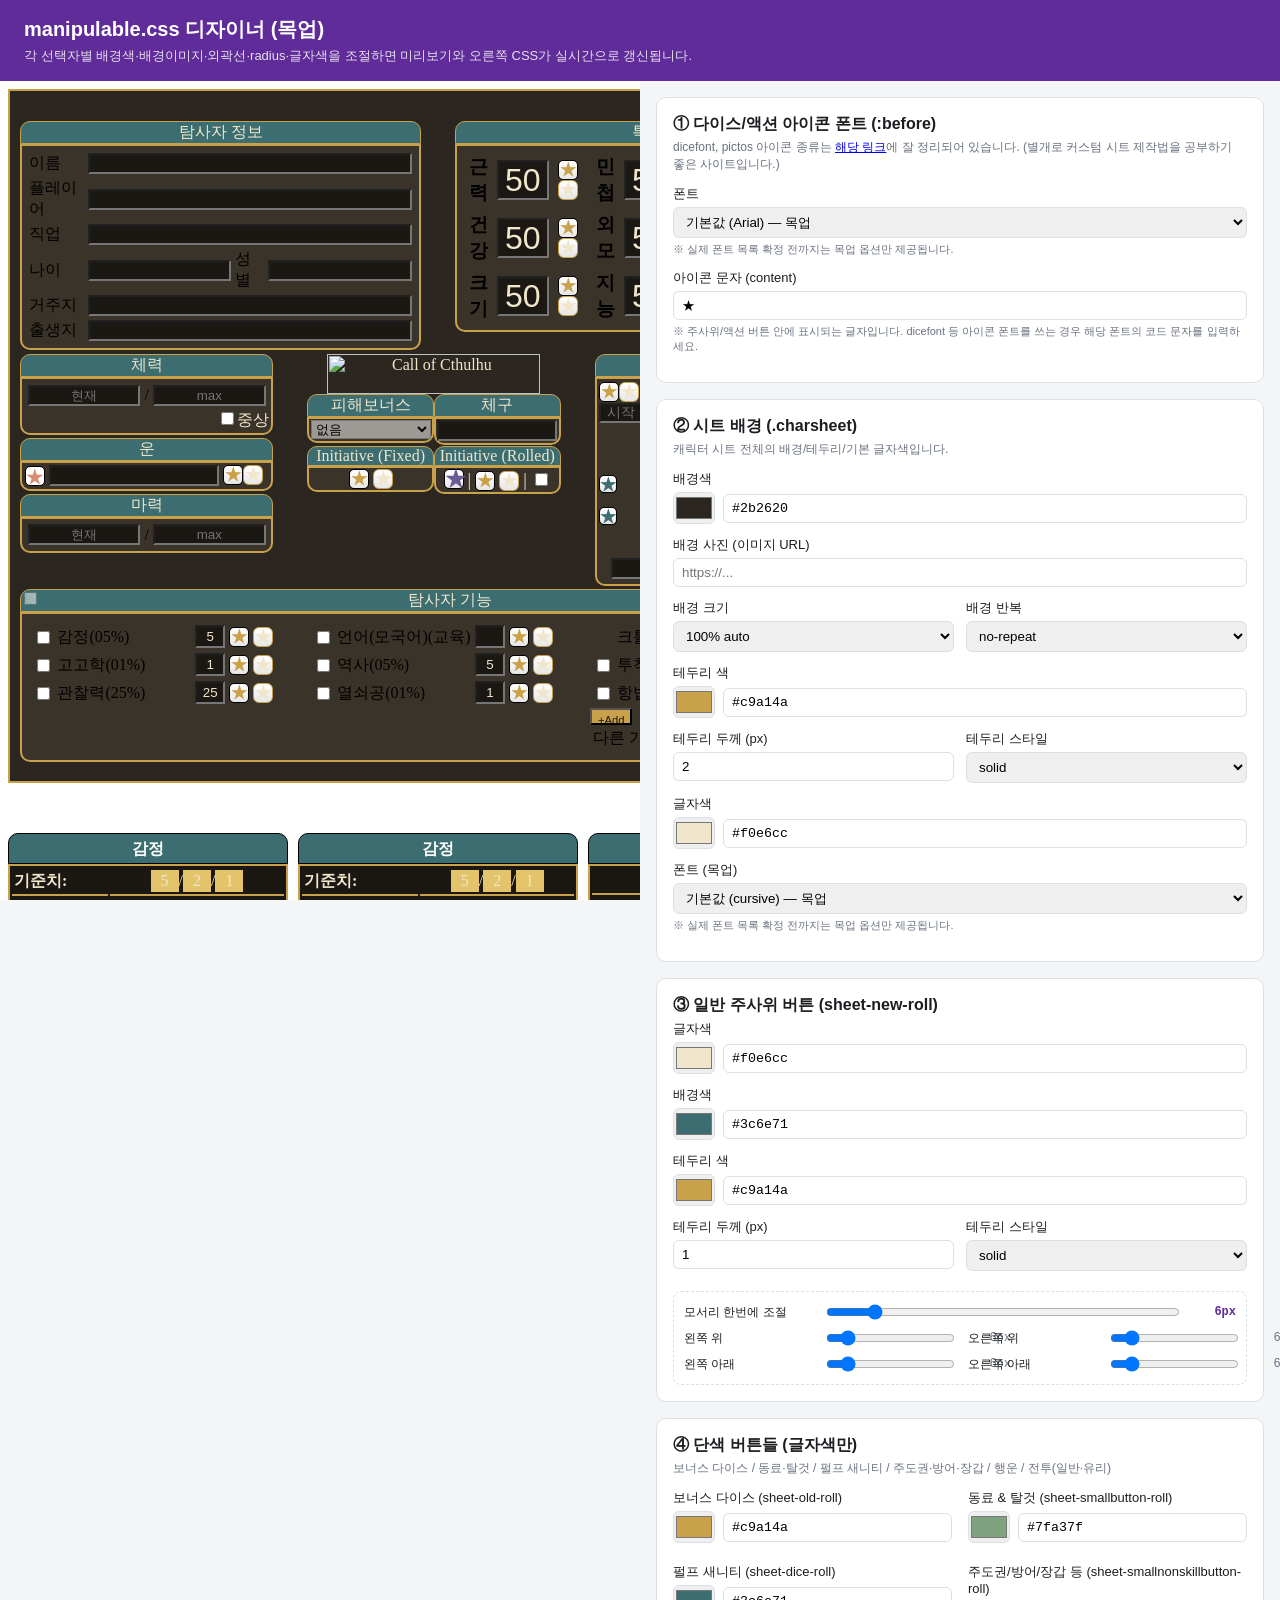
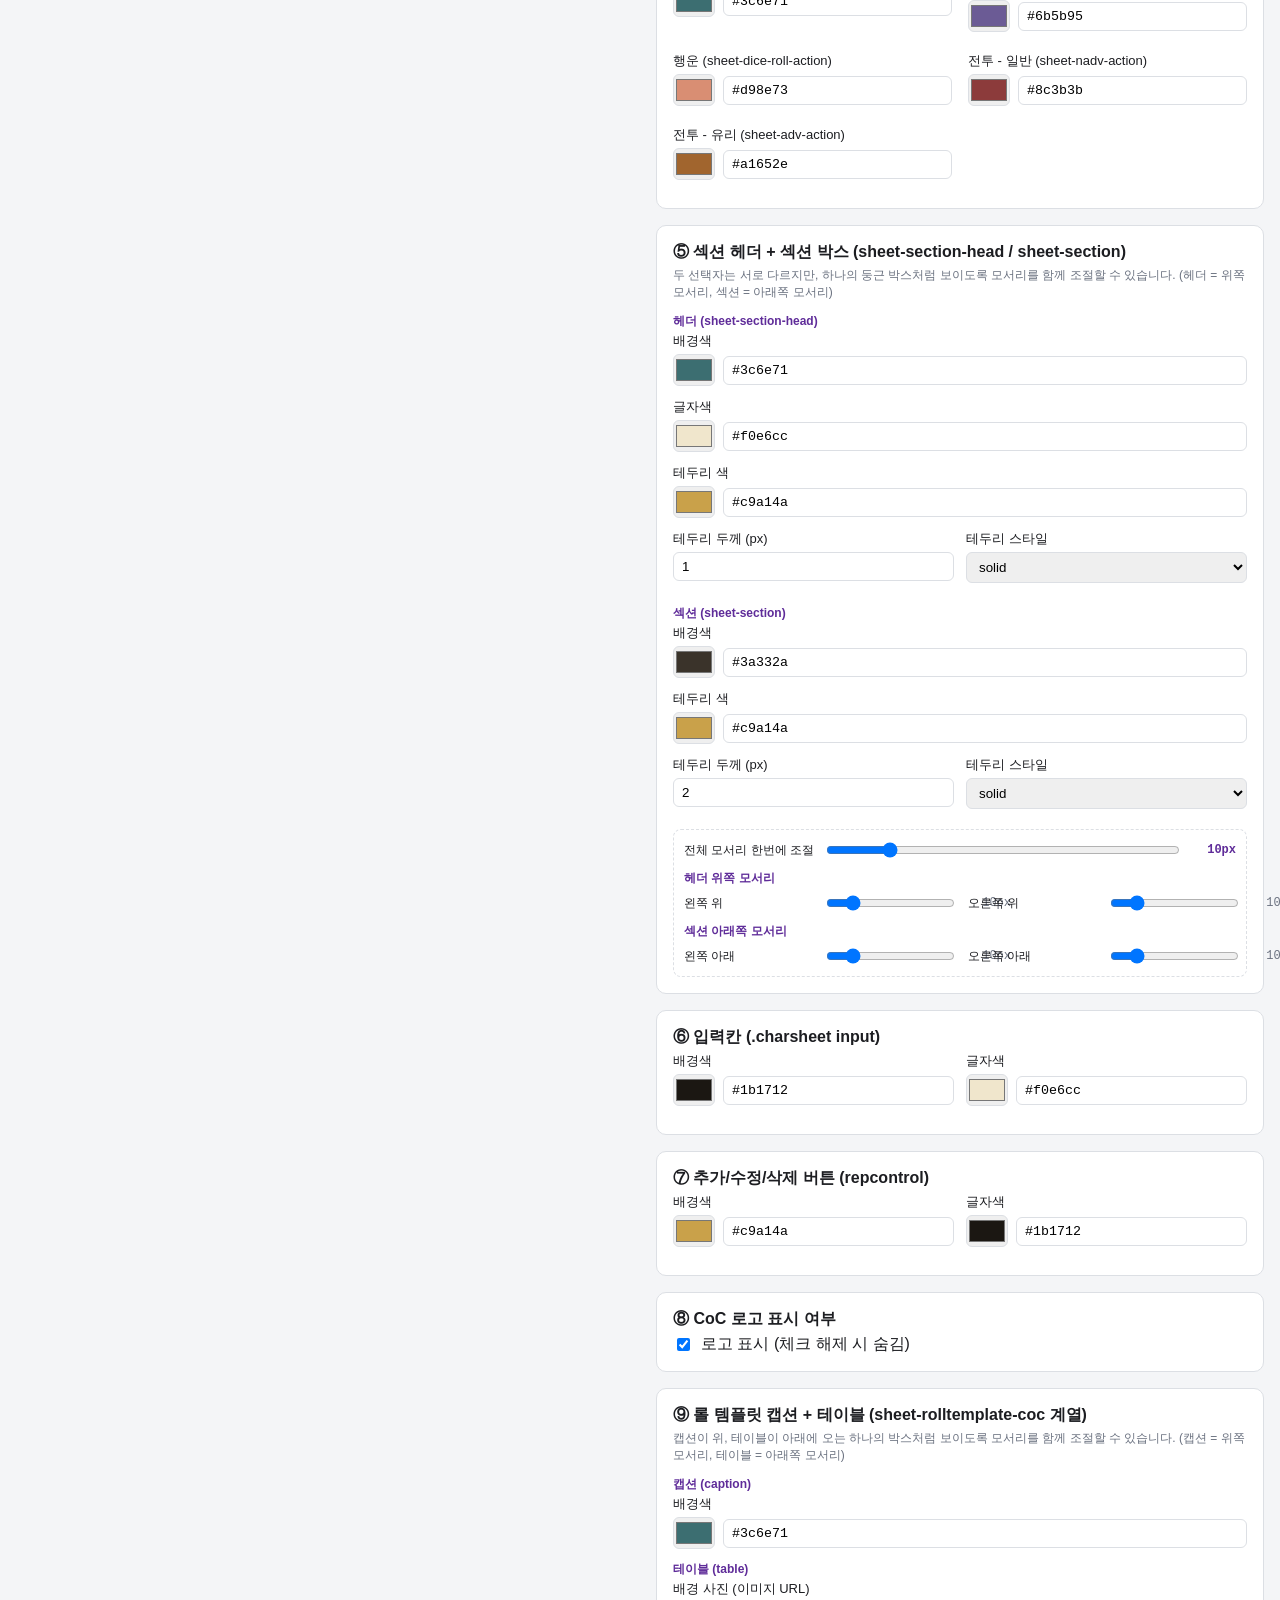
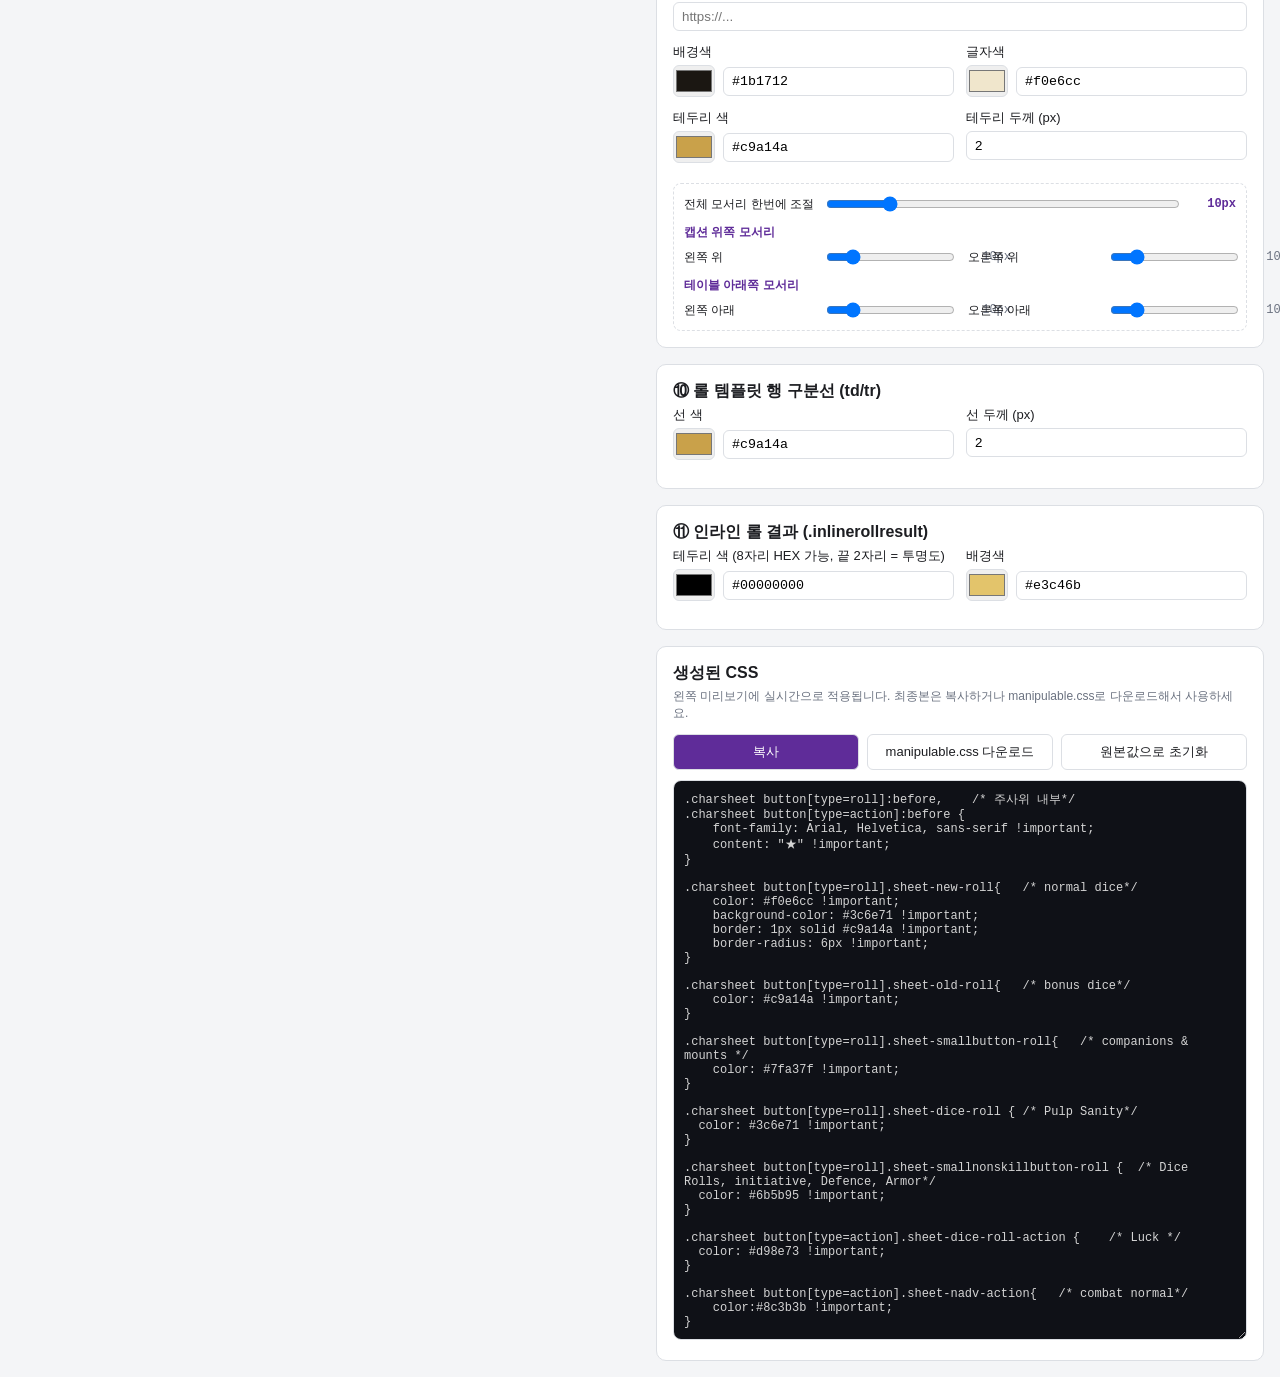
==== index.html @ 0deeb50b "first" ====
<!DOCTYPE html>
<html lang="ko">

<head>
  <meta charset="UTF-8">
  <title>manipulable.css 디자이너</title>
  <link rel="stylesheet" href="designer_style.css">
</head>

<body>
  <header>
    <h1>manipulable.css 디자이너 (목업)</h1>
    <p>각 선택자별 배경색·배경이미지·외곽선·radius·글자색을 조절하면 미리보기와 오른쪽 CSS가 실시간으로 갱신됩니다.</p>
  </header>

  <p id="liveSyncNote">⚠ 미리보기와의 실시간 연동에 실패했습니다. 브라우저가 로컬 파일 간 접근을 차단하고 있을 수 있습니다 (로컬 서버로 열면 해결됩니다).</p>

<div class="slicer">
<iframe id="viewerFrame" src="viewer.html"></iframe>
  <div id="app">
    <div class="col-left">
      <div class="card">
        <h2>① 다이스/액션 아이콘 폰트 (:before)</h2>
        <p class="desc">dicefont, pictos 아이콘 종류는 <a href="https://wiki.roll20.net/CSS_Wizardry#Icon_Fonts">해당 링크</a>에 잘 정리되어 있습니다. (별개로 커스텀 시트 제작법을 공부하기 좋은 사이트입니다.)</p>
        <div class="field">
          <label>폰트</label>
          <select data-path="beforeFont">
            <option value="Arial, Helvetica, sans-serif">기본값 (Arial) — 목업</option>
            <option value="'Noto Sans KR', sans-serif">고딕 느낌 — 목업</option>
            <option value="cursive">손글씨 느낌 — 목업</option>
            <option value="serif">명조 느낌 — 목업</option>
            <option value="fantasy">장식체 느낌 — 목업</option>
          </select>
          <p class="note">※ 실제 폰트 목록 확정 전까지는 목업 옵션만 제공됩니다.</p>
        </div>
        <div class="field">
          <label>아이콘 문자 (content)</label>
          <input type="text" data-path="beforeContent" maxlength="4" value="★">
          <p class="note">※ 주사위/액션 버튼 안에 표시되는 글자입니다. dicefont 등 아이콘 폰트를 쓰는 경우 해당 폰트의 코드 문자를 입력하세요.</p>
        </div>
      </div>

      <div class="card">
        <h2>② 시트 배경 (.charsheet)</h2>
        <p class="desc">캐릭터 시트 전체의 배경/테두리/기본 글자색입니다.</p>
        <div class="field">
          <label>배경색</label>
          <div class="color-row">
            <input type="color" data-path="charsheet.bgColor" value="#2b2620">
            <input type="text" data-path="charsheet.bgColor" data-hex="true" maxlength="9" spellcheck="false"
              value="#2b2620">
          </div>
        </div>
        <div class="field">
          <label>배경 사진 (이미지 URL)</label>
          <input type="text" data-path="charsheet.bgImage" placeholder="https://...">
          <img class="thumb" id="charsheetThumb" alt="배경 미리보기">
        </div>
        <div class="row2">
          <div class="field">
            <label>배경 크기</label>
            <select data-path="charsheet.bgSize">
              <option value="100% auto">100% auto</option>
              <option value="cover">cover</option>
              <option value="contain">contain</option>
              <option value="auto">auto</option>
            </select>
          </div>
          <div class="field">
            <label>배경 반복</label>
            <select data-path="charsheet.bgRepeat">
              <option value="no-repeat">no-repeat</option>
              <option value="repeat">repeat</option>
              <option value="repeat-x">repeat-x</option>
              <option value="repeat-y">repeat-y</option>
            </select>
          </div>
        </div>
        <div class="field">
          <label>테두리 색</label>
          <div class="color-row">
            <input type="color" data-path="charsheet.borderColor" value="#c9a14a">
            <input type="text" data-path="charsheet.borderColor" data-hex="true" maxlength="9" spellcheck="false"
              value="#c9a14a">
          </div>
        </div>
        <div class="row2">
          <div class="field">
            <label>테두리 두께 (px)</label>
            <input type="number" min="0" max="10" data-path="charsheet.borderWidth" value="2">
          </div>
          <div class="field">
            <label>테두리 스타일</label>
            <select data-path="charsheet.borderStyle">
              <option value="solid">solid</option>
              <option value="dashed">dashed</option>
              <option value="dotted">dotted</option>
              <option value="double">double</option>
              <option value="none">none</option>
            </select>
          </div>
        </div>
        <div class="field">
          <label>글자색</label>
          <div class="color-row">
            <input type="color" data-path="charsheet.fontColor" value="#f0e6cc">
            <input type="text" data-path="charsheet.fontColor" data-hex="true" maxlength="9" spellcheck="false"
              value="#f0e6cc">
          </div>
        </div>
        <div class="field">
          <label>폰트 (목업)</label>
          <select data-path="charsheet.fontFamily">
            <option value="cursive">기본값 (cursive) — 목업</option>
            <option value="Arial, Helvetica, sans-serif">고딕 느낌 — 목업</option>
            <option value="'Noto Sans KR', sans-serif">한글 고딕 느낌 — 목업</option>
            <option value="serif">명조 느낌 — 목업</option>
            <option value="fantasy">장식체 느낌 — 목업</option>
          </select>
          <p class="note">※ 실제 폰트 목록 확정 전까지는 목업 옵션만 제공됩니다.</p>
        </div>
      </div>

      <div class="card">
        <h2>③ 일반 주사위 버튼 (sheet-new-roll)</h2>
        <div class="field">
          <label>글자색</label>
          <div class="color-row">
            <input type="color" data-path="normalRoll.fontColor" value="#f0e6cc">
            <input type="text" data-path="normalRoll.fontColor" data-hex="true" maxlength="9" spellcheck="false"
              value="#f0e6cc">
          </div>
        </div>
        <div class="field">
          <label>배경색</label>
          <div class="color-row">
            <input type="color" data-path="normalRoll.bgColor" value="#3c6e71">
            <input type="text" data-path="normalRoll.bgColor" data-hex="true" maxlength="9" spellcheck="false"
              value="#3c6e71">
          </div>
        </div>
        <div class="field">
          <label>테두리 색</label>
          <div class="color-row">
            <input type="color" data-path="normalRoll.borderColor" value="#c9a14a">
            <input type="text" data-path="normalRoll.borderColor" data-hex="true" maxlength="9" spellcheck="false"
              value="#c9a14a">
          </div>
        </div>
        <div class="row2">
          <div class="field">
            <label>테두리 두께 (px)</label>
            <input type="number" min="0" max="10" data-path="normalRoll.borderWidth" value="1">
          </div>
          <div class="field">
            <label>테두리 스타일</label>
            <select data-path="normalRoll.borderStyle">
              <option value="solid">solid</option>
              <option value="dashed">dashed</option>
              <option value="dotted">dotted</option>
              <option value="double">double</option>
              <option value="none">none</option>
            </select>
          </div>
        </div>
        <div class="radius-block">
          <div class="range-field master">
            <label>모서리 한번에 조절</label>
            <input type="range" id="normalRollRadiusMaster" min="0" max="50" value="6">
            <span class="val" id="normalRollRadiusMasterVal">6px</span>
          </div>
          <div class="corner-grid">
            <div class="range-field"><label>왼쪽 위</label><input type="range" min="0" max="50" value="6"
                data-path="normalRoll.radius.tl"><span class="val">6px</span></div>
            <div class="range-field"><label>오른쪽 위</label><input type="range" min="0" max="50" value="6"
                data-path="normalRoll.radius.tr"><span class="val">6px</span></div>
            <div class="range-field"><label>왼쪽 아래</label><input type="range" min="0" max="50" value="6"
                data-path="normalRoll.radius.bl"><span class="val">6px</span></div>
            <div class="range-field"><label>오른쪽 아래</label><input type="range" min="0" max="50" value="6"
                data-path="normalRoll.radius.br"><span class="val">6px</span></div>
          </div>
        </div>
      </div>

      <div class="card">
        <h2>④ 단색 버튼들 (글자색만)</h2>
        <p class="desc">보너스 다이스 / 동료·탈것 / 펄프 새니티 / 주도권·방어·장갑 / 행운 / 전투(일반·유리)</p>
        <div class="simple-buttons-grid" id="simpleButtonsContainer"></div>
      </div>

      <div class="card">
        <h2>⑤ 섹션 헤더 + 섹션 박스 (sheet-section-head / sheet-section)</h2>
        <p class="desc">두 선택자는 서로 다르지만, 하나의 둥근 박스처럼 보이도록 모서리를 함께 조절할 수 있습니다. (헤더 = 위쪽 모서리, 섹션 = 아래쪽 모서리)</p>

        <div class="subgroup-title">헤더 (sheet-section-head)</div>
        <div class="field">
          <label>배경색</label>
          <div class="color-row">
            <input type="color" data-path="sectionHead.bgColor" value="#3c6e71">
            <input type="text" data-path="sectionHead.bgColor" data-hex="true" maxlength="9" spellcheck="false"
              value="#3c6e71">
          </div>
        </div>
        <div class="field">
          <label>글자색</label>
          <div class="color-row">
            <input type="color" data-path="sectionHead.fontColor" value="#f0e6cc">
            <input type="text" data-path="sectionHead.fontColor" data-hex="true" maxlength="9" spellcheck="false"
              value="#f0e6cc">
          </div>
        </div>
        <div class="field">
          <label>테두리 색</label>
          <div class="color-row">
            <input type="color" data-path="sectionHead.borderColor" value="#c9a14a">
            <input type="text" data-path="sectionHead.borderColor" data-hex="true" maxlength="9" spellcheck="false"
              value="#c9a14a">
          </div>
        </div>
        <div class="row2">
          <div class="field">
            <label>테두리 두께 (px)</label>
            <input type="number" min="0" max="10" data-path="sectionHead.borderWidth" value="1">
          </div>
          <div class="field">
            <label>테두리 스타일</label>
            <select data-path="sectionHead.borderStyle">
              <option value="solid">solid</option>
              <option value="dashed">dashed</option>
              <option value="dotted">dotted</option>
              <option value="double">double</option>
              <option value="none">none</option>
            </select>
          </div>
        </div>

        <div class="subgroup-title">섹션 (sheet-section)</div>
        <div class="field">
          <label>배경색</label>
          <div class="color-row">
            <input type="color" data-path="section.bgColor" value="#3a332a">
            <input type="text" data-path="section.bgColor" data-hex="true" maxlength="9" spellcheck="false"
              value="#3a332a">
          </div>
        </div>
        <div class="field">
          <label>테두리 색</label>
          <div class="color-row">
            <input type="color" data-path="section.borderColor" value="#c9a14a">
            <input type="text" data-path="section.borderColor" data-hex="true" maxlength="9" spellcheck="false"
              value="#c9a14a">
          </div>
        </div>
        <div class="row2">
          <div class="field">
            <label>테두리 두께 (px)</label>
            <input type="number" min="0" max="10" data-path="section.borderWidth" value="2">
          </div>
          <div class="field">
            <label>테두리 스타일</label>
            <select data-path="section.borderStyle">
              <option value="solid">solid</option>
              <option value="dashed">dashed</option>
              <option value="dotted">dotted</option>
              <option value="double">double</option>
              <option value="none">none</option>
            </select>
          </div>
        </div>

        <div class="radius-block">
          <div class="range-field master">
            <label>전체 모서리 한번에 조절</label>
            <input type="range" id="sectionRadiusMaster" min="0" max="60" value="10">
            <span class="val" id="sectionRadiusMasterVal">10px</span>
          </div>
          <div class="subgroup-title">헤더 위쪽 모서리</div>
          <div class="corner-grid">
            <div class="range-field"><label>왼쪽 위</label><input type="range" min="0" max="60" value="10"
                data-path="sectionHead.radiusTL"><span class="val">10px</span></div>
            <div class="range-field"><label>오른쪽 위</label><input type="range" min="0" max="60" value="10"
                data-path="sectionHead.radiusTR"><span class="val">10px</span></div>
          </div>
          <div class="subgroup-title">섹션 아래쪽 모서리</div>
          <div class="corner-grid">
            <div class="range-field"><label>왼쪽 아래</label><input type="range" min="0" max="60" value="10"
                data-path="section.radiusBL"><span class="val">10px</span></div>
            <div class="range-field"><label>오른쪽 아래</label><input type="range" min="0" max="60" value="10"
                data-path="section.radiusBR"><span class="val">10px</span></div>
          </div>
        </div>
      </div>

      <div class="card">
        <h2>⑥ 입력칸 (.charsheet input)</h2>
        <div class="row2">
          <div class="field">
            <label>배경색</label>
            <div class="color-row">
              <input type="color" data-path="input.bgColor" value="#1b1712">
              <input type="text" data-path="input.bgColor" data-hex="true" maxlength="9" spellcheck="false"
                value="#1b1712">
            </div>
          </div>
          <div class="field">
            <label>글자색</label>
            <div class="color-row">
              <input type="color" data-path="input.fontColor" value="#f0e6cc">
              <input type="text" data-path="input.fontColor" data-hex="true" maxlength="9" spellcheck="false"
                value="#f0e6cc">
            </div>
          </div>
        </div>
      </div>

      <div class="card">
        <h2>⑦ 추가/수정/삭제 버튼 (repcontrol)</h2>
        <div class="row2">
          <div class="field">
            <label>배경색</label>
            <div class="color-row">
              <input type="color" data-path="repcontrol.bgColor" value="#c9a14a">
              <input type="text" data-path="repcontrol.bgColor" data-hex="true" maxlength="9" spellcheck="false"
                value="#c9a14a">
            </div>
          </div>
          <div class="field">
            <label>글자색</label>
            <div class="color-row">
              <input type="color" data-path="repcontrol.fontColor" value="#1b1712">
              <input type="text" data-path="repcontrol.fontColor" data-hex="true" maxlength="9" spellcheck="false"
                value="#1b1712">
            </div>
          </div>
        </div>
      </div>

      <div class="card">
        <h2>⑧ CoC 로고 표시 여부</h2>
        <div class="checkbox-row">
          <input type="checkbox" id="logoVisible" data-path="logo.visible" checked>
          <label for="logoVisible">로고 표시 (체크 해제 시 숨김)</label>
        </div>
      </div>

      <div class="card">
        <h2>⑨ 롤 템플릿 캡션 + 테이블 (sheet-rolltemplate-coc 계열)</h2>
        <p class="desc">캡션이 위, 테이블이 아래에 오는 하나의 박스처럼 보이도록 모서리를 함께 조절할 수 있습니다. (캡션 = 위쪽 모서리, 테이블 = 아래쪽 모서리)</p>

        <div class="subgroup-title">캡션 (caption)</div>
        <div class="field">
          <label>배경색</label>
          <div class="color-row">
            <input type="color" data-path="rollCaption.bgColor" value="#3c6e71">
            <input type="text" data-path="rollCaption.bgColor" data-hex="true" maxlength="9" spellcheck="false"
              value="#3c6e71">
          </div>
        </div>

        <div class="subgroup-title">테이블 (table)</div>
        <div class="field">
          <label>배경 사진 (이미지 URL)</label>
          <input type="text" data-path="rollTable.bgImage" placeholder="https://...">
          <img class="thumb" id="rollTableThumb" alt="배경 미리보기">
        </div>
        <div class="row2">
          <div class="field">
            <label>배경색</label>
            <div class="color-row">
              <input type="color" data-path="rollTable.bgColor" value="#1b1712">
              <input type="text" data-path="rollTable.bgColor" data-hex="true" maxlength="9" spellcheck="false"
                value="#1b1712">
            </div>
          </div>
          <div class="field">
            <label>글자색</label>
            <div class="color-row">
              <input type="color" data-path="rollTable.fontColor" value="#f0e6cc">
              <input type="text" data-path="rollTable.fontColor" data-hex="true" maxlength="9" spellcheck="false"
                value="#f0e6cc">
            </div>
          </div>
        </div>
        <div class="row2">
          <div class="field">
            <label>테두리 색</label>
            <div class="color-row">
              <input type="color" data-path="rollTable.borderColor" value="#c9a14a">
              <input type="text" data-path="rollTable.borderColor" data-hex="true" maxlength="9" spellcheck="false"
                value="#c9a14a">
            </div>
          </div>
          <div class="field">
            <label>테두리 두께 (px)</label>
            <input type="number" min="0" max="10" data-path="rollTable.borderWidth" value="2">
          </div>
        </div>

        <div class="radius-block">
          <div class="range-field master">
            <label>전체 모서리 한번에 조절</label>
            <input type="range" id="rollCaptionTableRadiusMaster" min="0" max="60" value="10">
            <span class="val" id="rollCaptionTableRadiusMasterVal">10px</span>
          </div>
          <div class="subgroup-title">캡션 위쪽 모서리</div>
          <div class="corner-grid">
            <div class="range-field"><label>왼쪽 위</label><input type="range" min="0" max="60" value="10"
                data-path="rollCaption.radiusTL"><span class="val">10px</span></div>
            <div class="range-field"><label>오른쪽 위</label><input type="range" min="0" max="60" value="10"
                data-path="rollCaption.radiusTR"><span class="val">10px</span></div>
          </div>
          <div class="subgroup-title">테이블 아래쪽 모서리</div>
          <div class="corner-grid">
            <div class="range-field"><label>왼쪽 아래</label><input type="range" min="0" max="60" value="10"
                data-path="rollTable.radiusBL"><span class="val">10px</span></div>
            <div class="range-field"><label>오른쪽 아래</label><input type="range" min="0" max="60" value="10"
                data-path="rollTable.radiusBR"><span class="val">10px</span></div>
          </div>
        </div>
      </div>

      <div class="card">
        <h2>⑩ 롤 템플릿 행 구분선 (td/tr)</h2>
        <div class="row2">
          <div class="field">
            <label>선 색</label>
            <div class="color-row">
              <input type="color" data-path="rollRow.borderColor" value="#c9a14a">
              <input type="text" data-path="rollRow.borderColor" data-hex="true" maxlength="9" spellcheck="false"
                value="#c9a14a">
            </div>
          </div>
          <div class="field">
            <label>선 두께 (px)</label>
            <input type="number" min="0" max="10" data-path="rollRow.borderWidth" value="2">
          </div>
        </div>
      </div>

      <div class="card">
        <h2>⑪ 인라인 롤 결과 (.inlinerollresult)</h2>
        <div class="row2">
          <div class="field">
            <label>테두리 색 (8자리 HEX 가능, 끝 2자리 = 투명도)</label>
            <div class="color-row">
              <input type="color" data-path="rollInline.borderColor" value="#000000">
              <input type="text" data-path="rollInline.borderColor" data-hex="true" maxlength="9" spellcheck="false"
                value="#00000000">
            </div>
          </div>
          <div class="field">
            <label>배경색</label>
            <div class="color-row">
              <input type="color" data-path="rollInline.bgColor" value="#e3c46b">
              <input type="text" data-path="rollInline.bgColor" data-hex="true" maxlength="9" spellcheck="false"
                value="#e3c46b">
            </div>
          </div>
        </div>
      </div>

    </div>

    <div class="col-right">
      <div class="card">
        <h2>생성된 CSS</h2>
        <p class="desc">왼쪽 미리보기에 실시간으로 적용됩니다. 최종본은 복사하거나 manipulable.css로 다운로드해서 사용하세요.</p>
        <div class="out-actions">
          <button id="copyBtn" type="button">복사</button>
          <button id="downloadBtn" class="secondary" type="button">manipulable.css 다운로드</button>
          <button id="resetBtn" class="secondary" type="button">원본값으로 초기화</button>
        </div>
        <textarea id="cssOutput" readonly spellcheck="false"></textarea>
      </div>
    </div>
  </div>



  <script>
    // 기본 색상은 "고서/양피지 + 골드 + 딥 틸" 톤의 일관된 팔레트로 구성했습니다.
    const DEFAULT_STATE = {
      beforeFont: 'Arial, Helvetica, sans-serif',
      beforeContent: '★',
      charsheet: {
        bgColor: '#2b2620',
        bgImage: '',
        bgSize: '100% auto',
        bgRepeat: 'no-repeat',
        borderColor: '#c9a14a',
        borderWidth: 2,
        borderStyle: 'solid',
        fontColor: '#f0e6cc',
        fontFamily: 'cursive',
      },
      normalRoll: {
        fontColor: '#f0e6cc',
        bgColor: '#3c6e71',
        borderColor: '#c9a14a',
        borderWidth: 1,
        borderStyle: 'solid',
        radius: { tl: 6, tr: 6, br: 6, bl: 6 },
      },
      simpleButtons: {
        oldRoll: '#c9a14a',
        smallButtonRoll: '#7fa37f',
        diceRoll: '#3c6e71',
        smallNonSkillButtonRoll: '#6b5b95',
        diceRollAction: '#d98e73',
        nadvAction: '#8c3b3b',
        advAction: '#a1652e',
      },
      sectionHead: {
        bgColor: '#3c6e71',
        fontColor: '#f0e6cc',
        borderColor: '#c9a14a',
        borderWidth: 1,
        borderStyle: 'solid',
        radiusTL: 10,
        radiusTR: 10,
      },
      section: {
        bgColor: '#3a332a',
        borderColor: '#c9a14a',
        borderWidth: 2,
        borderStyle: 'solid',
        radiusBL: 10,
        radiusBR: 10,
      },
      input: {
        bgColor: '#1b1712',
        fontColor: '#f0e6cc',
      },
      repcontrol: {
        bgColor: '#c9a14a',
        fontColor: '#1b1712',
      },
      logo: {
        visible: true,
      },
      rollCaption: {
        bgColor: '#3c6e71',
        radiusTL: 10,
        radiusTR: 10,
      },
      rollTable: {
        bgImage: '',
        bgColor: '#1b1712',
        fontColor: '#f0e6cc',
        borderColor: '#c9a14a',
        borderWidth: 2,
        radiusBL: 10,
        radiusBR: 10,
      },
      rollRow: {
        borderColor: '#c9a14a',
        borderWidth: 2,
      },
      rollInline: {
        borderColor: '#00000000',
        bgColor: '#e3c46b',
      },
    };

    let state = JSON.parse(JSON.stringify(DEFAULT_STATE));

    const SIMPLE_BUTTONS = [
      { path: 'simpleButtons.oldRoll', label: '보너스 다이스 (sheet-old-roll)' },
      { path: 'simpleButtons.smallButtonRoll', label: '동료 & 탈것 (sheet-smallbutton-roll)' },
      { path: 'simpleButtons.diceRoll', label: '펄프 새니티 (sheet-dice-roll)' },
      { path: 'simpleButtons.smallNonSkillButtonRoll', label: '주도권/방어/장갑 등 (sheet-smallnonskillbutton-roll)' },
      { path: 'simpleButtons.diceRollAction', label: '행운 (sheet-dice-roll-action)' },
      { path: 'simpleButtons.nadvAction', label: '전투 - 일반 (sheet-nadv-action)' },
      { path: 'simpleButtons.advAction', label: '전투 - 유리 (sheet-adv-action)' },
    ];

    const ROLLTEMPLATE_CLASSES = [
      '.sheet-rolltemplate-coc',
      '.sheet-rolltemplate-coc--body-hit-loc',
      '.sheet-rolltemplate-coc-1',
      '.sheet-rolltemplate-coc-attack',
      '.sheet-rolltemplate-coc-attack-1',
      '.sheet-rolltemplate-coc-body-hit-loc',
      '.sheet-rolltemplate-coc-bomadness-da-rt',
      '.sheet-rolltemplate-coc-bomadness-da-summ',
      '.sheet-rolltemplate-coc-bomadness-rt',
      '.sheet-rolltemplate-coc-bomadness-summ',
      '.sheet-rolltemplate-coc-defence',
      '.sheet-rolltemplate-coc-defence-1',
      '.sheet-rolltemplate-coc-defence-2',
      '.sheet-rolltemplate-coc-dice-roll',
      '.sheet-rolltemplate-coc-init-reroll',
      '.sheet-rolltemplate-coc-init-stc',
      '.sheet-rolltemplate-coc-minionattack',
      '.sheet-rolltemplate-coc-miniondef',
      '.sheet-rolltemplate-coc-mixed-bomadness-rt',
      '.sheet-rolltemplate-coc-mixed-bomadness-summ',
      '.sheet-rolltemplate-coc-one-row-center',
      '.sheet-rolltemplate-coc-pulp-bomadness-rt',
      '.sheet-rolltemplate-coc-pulp-bomadness-summ',
      '.sheet-rolltemplate-coc-vehicleattack',
      '.sheet-rolltemplate-type-coc-attack',
      '.sheet-rolltemplate-type-coc-attack-1',
    ];
    function selList(suffix) {
      return ROLLTEMPLATE_CLASSES.map(c => c + suffix).join(',\n');
    }

    const MASTER_GROUPS = [
      { masterId: 'normalRollRadiusMaster', valId: 'normalRollRadiusMasterVal', paths: ['normalRoll.radius.tl', 'normalRoll.radius.tr', 'normalRoll.radius.br', 'normalRoll.radius.bl'] },
      { masterId: 'rollCaptionTableRadiusMaster', valId: 'rollCaptionTableRadiusMasterVal', paths: ['rollCaption.radiusTL', 'rollCaption.radiusTR', 'rollTable.radiusBR', 'rollTable.radiusBL'] },
      { masterId: 'sectionRadiusMaster', valId: 'sectionRadiusMasterVal', paths: ['sectionHead.radiusTL', 'sectionHead.radiusTR', 'section.radiusBR', 'section.radiusBL'] },
    ];

    function getPath(obj, path) {
      return path.split('.').reduce((o, k) => (o == null ? o : o[k]), obj);
    }
    function setPath(obj, path, value) {
      const keys = path.split('.');
      let o = obj;
      for (let i = 0; i < keys.length - 1; i++) o = o[keys[i]];
      o[keys[keys.length - 1]] = value;
    }

    function radiusCSS(r) {
      const { tl, tr, br, bl } = r;
      if (tl === tr && tr === br && br === bl) {
        return `border-radius: ${tl}px !important;`;
      }
      return [
        `border-top-left-radius: ${tl}px !important;`,
        `border-top-right-radius: ${tr}px !important;`,
        `border-bottom-right-radius: ${br}px !important;`,
        `border-bottom-left-radius: ${bl}px !important;`,
      ].join('\n    ');
    }
    function headRadiusCSS(h) {
      return [
        `border-top-left-radius: ${h.radiusTL}px !important;`,
        `border-top-right-radius: ${h.radiusTR}px !important;`,
        `border-bottom-right-radius: 0px !important;`,
        `border-bottom-left-radius: 0px !important;`,
      ].join('\n    ');
    }
    function sectionRadiusCSS(s) {
      return [
        `border-top-left-radius: 0px !important;`,
        `border-top-right-radius: 0px !important;`,
        `border-bottom-right-radius: ${s.radiusBR}px !important;`,
        `border-bottom-left-radius: ${s.radiusBL}px !important;`,
      ].join('\n    ');
    }

    function escapeCSSContent(str) {
      return String(str).replace(/\\/g, '\\\\').replace(/"/g, '\\"');
    }

    function generateCSS() {
      const s = state;
      const head = s.sectionHead;
      const sec = s.section;
      const parts = [];

      parts.push(`.charsheet button[type=roll]:before,    /* 주사위 내부*/
.charsheet button[type=action]:before {
    font-family: ${s.beforeFont} !important;
    content: "${escapeCSSContent(s.beforeContent)}" !important;
}`);

      parts.push(`.charsheet button[type=roll].sheet-new-roll{   /* normal dice*/
    color: ${s.normalRoll.fontColor} !important;
    background-color: ${s.normalRoll.bgColor} !important;
    border: ${s.normalRoll.borderWidth}px ${s.normalRoll.borderStyle} ${s.normalRoll.borderColor} !important;
    ${radiusCSS(s.normalRoll.radius)}
}`);

      parts.push(`.charsheet button[type=roll].sheet-old-roll{   /* bonus dice*/
    color: ${s.simpleButtons.oldRoll} !important;
}`);
      parts.push(`.charsheet button[type=roll].sheet-smallbutton-roll{   /* companions & mounts */
    color: ${s.simpleButtons.smallButtonRoll} !important;
}`);
      parts.push(`.charsheet button[type=roll].sheet-dice-roll { /* Pulp Sanity*/
  color: ${s.simpleButtons.diceRoll} !important;
}`);
      parts.push(`.charsheet button[type=roll].sheet-smallnonskillbutton-roll {  /* Dice Rolls, initiative, Defence, Armor*/
  color: ${s.simpleButtons.smallNonSkillButtonRoll} !important;
}`);
      parts.push(`.charsheet button[type=action].sheet-dice-roll-action {    /* Luck */
  color: ${s.simpleButtons.diceRollAction} !important;
}`);
      parts.push(`.charsheet button[type=action].sheet-nadv-action{   /* combat normal*/
    color:${s.simpleButtons.nadvAction} !important;
}`);
      parts.push(`.charsheet button[type=action].sheet-adv-action{
    color:${s.simpleButtons.advAction} !important;
}`);

      parts.push(`.charsheet {    /* 시트 배경 */
    background-image: url(${s.charsheet.bgImage}) !important;
    background-size: ${s.charsheet.bgSize} !important;
    background-repeat: ${s.charsheet.bgRepeat} !important;
    background-color: ${s.charsheet.bgColor};
    border: ${s.charsheet.borderWidth}px ${s.charsheet.borderStyle} ${s.charsheet.borderColor} !important;
    color:${s.charsheet.fontColor};
    font-family: ${s.charsheet.fontFamily} !important;
}`);

      parts.push(`h4.sheet-section-head {    /* 각 칸 헤더 */
    background-image: none !important;
    background-color: ${head.bgColor} !important;
    color: ${head.fontColor} !important;
    border: ${head.borderWidth}px ${head.borderStyle} ${head.borderColor} !important;
    ${headRadiusCSS(head)}
}`);

      parts.push(`div.sheet-section {    /* 각 칸 내용 */
    background-color: ${sec.bgColor} !important;
    border: ${sec.borderWidth}px ${sec.borderStyle} ${sec.borderColor} !important;
    ${sectionRadiusCSS(sec)}
}`);

      parts.push(`.charsheet input{    /* 수치 입력 */
    background-color: ${s.input.bgColor} !important;
    color: ${s.input.fontColor} !important;
}`);

      parts.push(`.charsheet .repcontrol_add,
.charsheet .repcontrol_edit,
.charsheet .repcontrol_del {
    background: ${s.repcontrol.bgColor} !important;
    color: ${s.repcontrol.fontColor} !important;
}`);

      parts.push(`.sheet-showpulp,
.sheet-logosection {
    visibility: ${s.logo.visible ? 'block' : 'hidden'} !important;  /*coc로고삭제 여부(hidden/block)*/
}`);

      parts.push(`${selList(' table')}{
    background-image: url(${s.rollTable.bgImage}) !important;
    background-repeat: no-repeat !important;
    background-position: bottom center !important;
    background-size: 100% !important;
    font-family: cursive !important;
    color: ${s.rollTable.fontColor} !important;
    background-color: ${s.rollTable.bgColor} !important;
    border-color: ${s.rollTable.borderColor} !important;
    border-width: ${s.rollTable.borderWidth}px !important;
    ${sectionRadiusCSS(s.rollTable)}
}`);

      parts.push(`${selList(' caption')} {
  background-color: none !important;
  background: ${s.rollCaption.bgColor} !important;
  ${headRadiusCSS(s.rollCaption)}
}`);

      parts.push(`${selList(' td')}{
    border-bottom: ${s.rollRow.borderWidth}px solid ${s.rollRow.borderColor} !important;
    background: none !important;
}`);

      parts.push(`${selList(' tr')}{
    border-bottom: ${s.rollRow.borderWidth}px solid ${s.rollRow.borderColor} !important;
    background: none !important;
}`);

      parts.push(`${selList(' .inlinerollresult')} {
    border: 2px solid ${s.rollInline.borderColor} !important;
    background: ${s.rollInline.bgColor} !important;
}`);

      return parts.join('\n\n');
    }

    function colorFieldHTML(path, label) {
      const val = getPath(state, path);
      return `<div class="field">
    <label>${label}</label>
    <div class="color-row">
      <input type="color" data-path="${path}" value="${String(val).slice(0, 7)}">
      <input type="text" data-path="${path}" data-hex="true" maxlength="9" spellcheck="false" value="${val}">
    </div>
  </div>`;
    }
    function renderSimpleButtons() {
      document.getElementById('simpleButtonsContainer').innerHTML =
        SIMPLE_BUTTONS.map(b => colorFieldHTML(b.path, b.label)).join('');
    }

    function syncInputsFromState(except) {
      document.querySelectorAll('[data-path]').forEach(el => {
        if (el === except) return;
        const val = getPath(state, el.dataset.path);
        if (el.type === 'checkbox') el.checked = !!val;
        else if (el.type === 'color') el.value = String(val).length >= 7 ? String(val).slice(0, 7) : '#000000';
        else el.value = val;
      });
      document.querySelectorAll('input[type=range][data-path]').forEach(el => {
        const lbl = el.parentElement.querySelector('.val');
        if (lbl) lbl.textContent = el.value + 'px';
      });
      syncMasterSliders();
      syncThumbnails();
    }

    function syncMasterSliders() {
      MASTER_GROUPS.forEach(g => {
        const master = document.getElementById(g.masterId);
        const valLbl = document.getElementById(g.valId);
        const v = getPath(state, g.paths[0]);
        master.value = v;
        valLbl.textContent = v + 'px';
      });
    }

    function wireMasterSliders() {
      MASTER_GROUPS.forEach(g => {
        const master = document.getElementById(g.masterId);
        const valLbl = document.getElementById(g.valId);
        master.addEventListener('input', () => {
          const v = Number(master.value);
          valLbl.textContent = v + 'px';
          g.paths.forEach(p => setPath(state, p, v));
          syncInputsFromState(master);
          updateOutput();
        });
      });
    }

    const THUMBNAILS = [
      { path: 'charsheet.bgImage', imgId: 'charsheetThumb' },
      { path: 'rollTable.bgImage', imgId: 'rollTableThumb' },
    ];
    function syncThumbnails() {
      THUMBNAILS.forEach(t => {
        const img = document.getElementById(t.imgId);
        const url = getPath(state, t.path);
        if (img.src !== url) img.src = url || '';
        img.style.display = url ? '' : 'none';
      });
    }
    function wireThumbnails() {
      THUMBNAILS.forEach(t => {
        const img = document.getElementById(t.imgId);
        img.onerror = () => { img.style.display = 'none'; };
      });
      syncThumbnails();
    }

    function applyField(t) {
      let val;
      if (t.type === 'checkbox') val = t.checked;
      else if (t.type === 'number' || t.type === 'range') val = Number(t.value);
      else val = t.value;
      if (t.dataset.hex === 'true') {
        if (!/^#([0-9a-fA-F]{6}|[0-9a-fA-F]{8})$/.test(val)) return;
      }
      setPath(state, t.dataset.path, val);
      syncInputsFromState(t);
      updateOutput();
    }

    function onFieldEvent(e) {
      const t = e.target;
      if (!t.dataset.path) return;
      if (t.dataset.hex === 'true' && e.type !== 'change') return;
      applyField(t);
    }

    function getViewerDoc() {
      const iframe = document.getElementById('viewerFrame');
      try {
        return iframe.contentDocument || iframe.contentWindow.document;
      } catch (e) {
        return null;
      }
    }

    function injectLiveStyle() {
      const doc = getViewerDoc();
      const note = document.getElementById('liveSyncNote');
      if (!doc || !doc.head) {
        if (note) note.style.display = '';
        syncFixedIframeTop();
        return;
      }
      if (note) note.style.display = 'none';
      syncFixedIframeTop();
      let styleEl = doc.getElementById('live-generated-css');
      if (!styleEl) {
        styleEl = doc.createElement('style');
        styleEl.id = 'live-generated-css';
      }
      doc.head.appendChild(styleEl); // re-append keeps it last so it always wins the cascade
      styleEl.textContent = generateCSS();
    }

    // Keeps the fixed-position iframe from overlapping the header (and the
    // live-sync warning banner, when shown) by pinning its top/height to
    // whatever space those elements actually occupy.
    function syncFixedIframeTop() {
      const slicer = document.querySelector('.slicer');
      const iframe = document.getElementById('viewerFrame');
      if (!slicer || !iframe) return;
      if (getComputedStyle(iframe).position !== 'fixed') {
        iframe.style.top = '';
        iframe.style.height = '';
        return;
      }
      const top = Math.round(slicer.getBoundingClientRect().top + window.scrollY);
      iframe.style.top = top + 'px';
      iframe.style.height = `calc(100vh - ${top}px)`;
    }

    function updateOutput() {
      document.getElementById('cssOutput').value = generateCSS();
      injectLiveStyle();
    }

    function copyOutput() {
      const ta = document.getElementById('cssOutput');
      ta.select();
      if (navigator.clipboard && navigator.clipboard.writeText) {
        navigator.clipboard.writeText(ta.value).catch(() => document.execCommand('copy'));
      } else {
        document.execCommand('copy');
      }
    }
    function downloadOutput() {
      const blob = new Blob([generateCSS()], { type: 'text/css' });
      const url = URL.createObjectURL(blob);
      const a = document.createElement('a');
      a.href = url;
      a.download = 'manipulable.css';
      a.click();
      URL.revokeObjectURL(url);
    }

    document.addEventListener('DOMContentLoaded', () => {
      renderSimpleButtons();
      const app = document.getElementById('app');
      app.addEventListener('input', onFieldEvent);
      app.addEventListener('change', onFieldEvent);
      wireMasterSliders();
      wireThumbnails();
      document.getElementById('viewerFrame').addEventListener('load', injectLiveStyle);
      window.addEventListener('resize', syncFixedIframeTop);
      syncInputsFromState();
      syncFixedIframeTop();
      updateOutput();

      document.getElementById('resetBtn').addEventListener('click', () => {
        state = JSON.parse(JSON.stringify(DEFAULT_STATE));
        renderSimpleButtons();
        syncInputsFromState();
        updateOutput();
      });
      document.getElementById('copyBtn').addEventListener('click', copyOutput);
      document.getElementById('downloadBtn').addEventListener('click', downloadOutput);
    });
  </script>
</body>

</html>
---- designer_style.css ----
:root {
      --bg: #f4f5f7;
      --panel: #ffffff;
      --border: #dcdfe4;
      --accent: #5f2c99;
      --text: #1c1d21;
      --muted: #6b7280;
    }

    * {
      box-sizing: border-box;
    }

    body {
      margin: 0;
      font-family: "Segoe UI", sans-serif;
      background: var(--bg);
      color: var(--text);
    }

    header {
      padding: 16px 24px;
      background: var(--accent);
      color: #fff;
    }

    header h1 {
      margin: 0;
      font-size: 20px;
    }

    header p {
      margin: 4px 0 0;
      font-size: 13px;
      opacity: .85;
    }

    .slicer {
      display: block;
    }

    .slicer>iframe {
      position: fixed;
      top: 60px;
      left: 0;
      width: 50vw;
      height: 100vh;
      border: none;
      z-index: 1;
      background: #fff;
    }

    .slicer>#app {
      margin-left: 50vw;
      width: 50vw;
    }

    #app {
      display: flex;
      flex-direction: column;
      gap: 16px;
      padding: 16px;
    }

    @media (max-width:900px) {
      .slicer>iframe {
        position: static;
        width: 100%;
        height: 60vh;
      }

      .slicer>#app {
        margin-left: 0;
        width: 100%;
      }
    }

    .col-left {
      display: flex;
      flex-direction: column;
      gap: 16px;
    }

    .card {
      background: var(--panel);
      border: 1px solid var(--border);
      border-radius: 10px;
      padding: 16px;
    }

    .card h2 {
      margin: 0 0 4px;
      font-size: 16px;
    }

    .card .desc {
      margin: 0 0 12px;
      font-size: 12px;
      color: var(--muted);
    }

    .field {
      margin-bottom: 12px;
    }

    .field label {
      display: block;
      font-size: 13px;
      margin-bottom: 4px;
      color: var(--text);
    }

    .color-row {
      display: flex;
      gap: 8px;
      align-items: center;
    }

    .color-row input[type=color] {
      width: 42px;
      height: 32px;
      padding: 0;
      border: 1px solid var(--border);
      border-radius: 6px;
      cursor: pointer;
    }

    .color-row input[type=text] {
      flex: 1;
      padding: 6px 8px;
      border: 1px solid var(--border);
      border-radius: 6px;
      font-family: monospace;
    }

    input[type=text],
    input[type=number],
    select {
      width: 100%;
      padding: 6px 8px;
      border: 1px solid var(--border);
      border-radius: 6px;
      font-family: inherit;
    }

    .row2 {
      display: grid;
      grid-template-columns: 1fr 1fr;
      gap: 12px;
    }

    .range-field {
      display: flex;
      align-items: center;
      gap: 10px;
    }

    .range-field label {
      flex: 0 0 130px;
      margin: 0;
      font-size: 12px;
    }

    .range-field input[type=range] {
      flex: 1;
    }

    .range-field .val {
      flex: 0 0 44px;
      text-align: right;
      font-size: 12px;
      color: var(--muted);
      font-family: monospace;
    }

    .radius-block {
      border: 1px dashed var(--border);
      border-radius: 8px;
      padding: 10px;
      margin-top: 8px;
    }

    .radius-block .master .val {
      font-weight: bold;
      color: var(--accent);
    }

    .corner-grid {
      display: grid;
      grid-template-columns: 1fr 1fr;
      gap: 6px 16px;
      margin-top: 6px;
    }

    .subgroup-title {
      font-size: 12px;
      font-weight: bold;
      margin: 10px 0 2px;
      color: var(--accent);
    }

    .thumb {
      max-width: 100%;
      max-height: 90px;
      display: block;
      margin-top: 6px;
      border: 1px solid var(--border);
      border-radius: 6px;
      object-fit: contain;
      background: #222;
    }

    .note {
      font-size: 11px;
      color: var(--muted);
      margin-top: 4px;
    }

    .checkbox-row {
      display: flex;
      align-items: center;
      gap: 8px;
    }

    #liveSyncNote {
      display: none;
      background: #fff3cd;
      border: 1px solid #ffe69c;
      color: #664d03;
      padding: 8px 12px;
      border-radius: 6px;
      font-size: 12px;
      margin: 0 16px 0;
    }

    .col-right {
      order: 9999;
    }

    #cssOutput {
      width: 100%;
      height: 560px;
      font-family: monospace;
      font-size: 12px;
      padding: 10px;
      border: 1px solid var(--border);
      border-radius: 8px;
      resize: vertical;
      background: #0f1117;
      color: #d4d4d4;
    }

    .out-actions {
      display: flex;
      gap: 8px;
      margin: 10px 0;
    }

    .out-actions button {
      flex: 1;
      padding: 8px 10px;
      border: 1px solid var(--border);
      border-radius: 6px;
      background: var(--accent);
      color: #fff;
      cursor: pointer;
      font-size: 13px;
    }

    .out-actions button.secondary {
      background: #fff;
      color: var(--text);
    }

    .simple-buttons-grid {
      display: grid;
      grid-template-columns: 1fr 1fr;
      gap: 8px 16px;
    }

    @media (max-width:600px) {
      .simple-buttons-grid {
        grid-template-columns: 1fr;
      }
    }
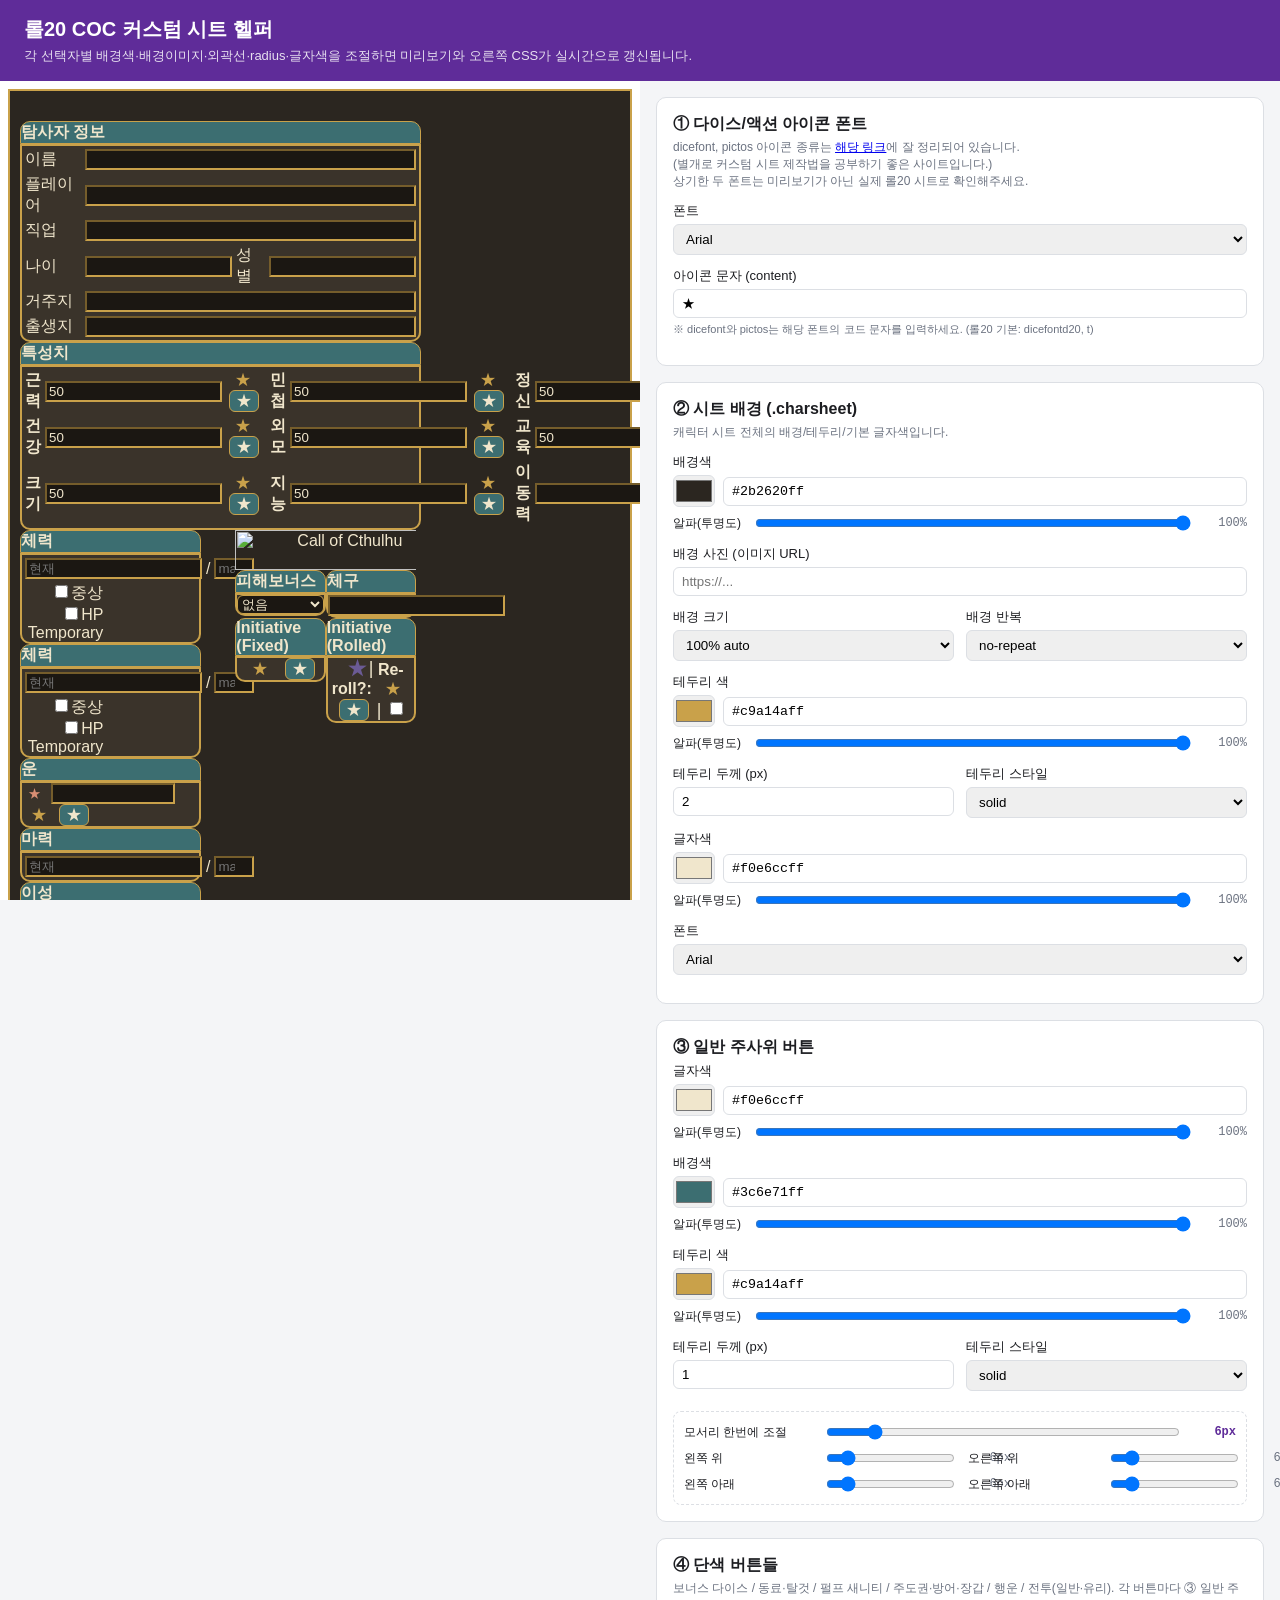
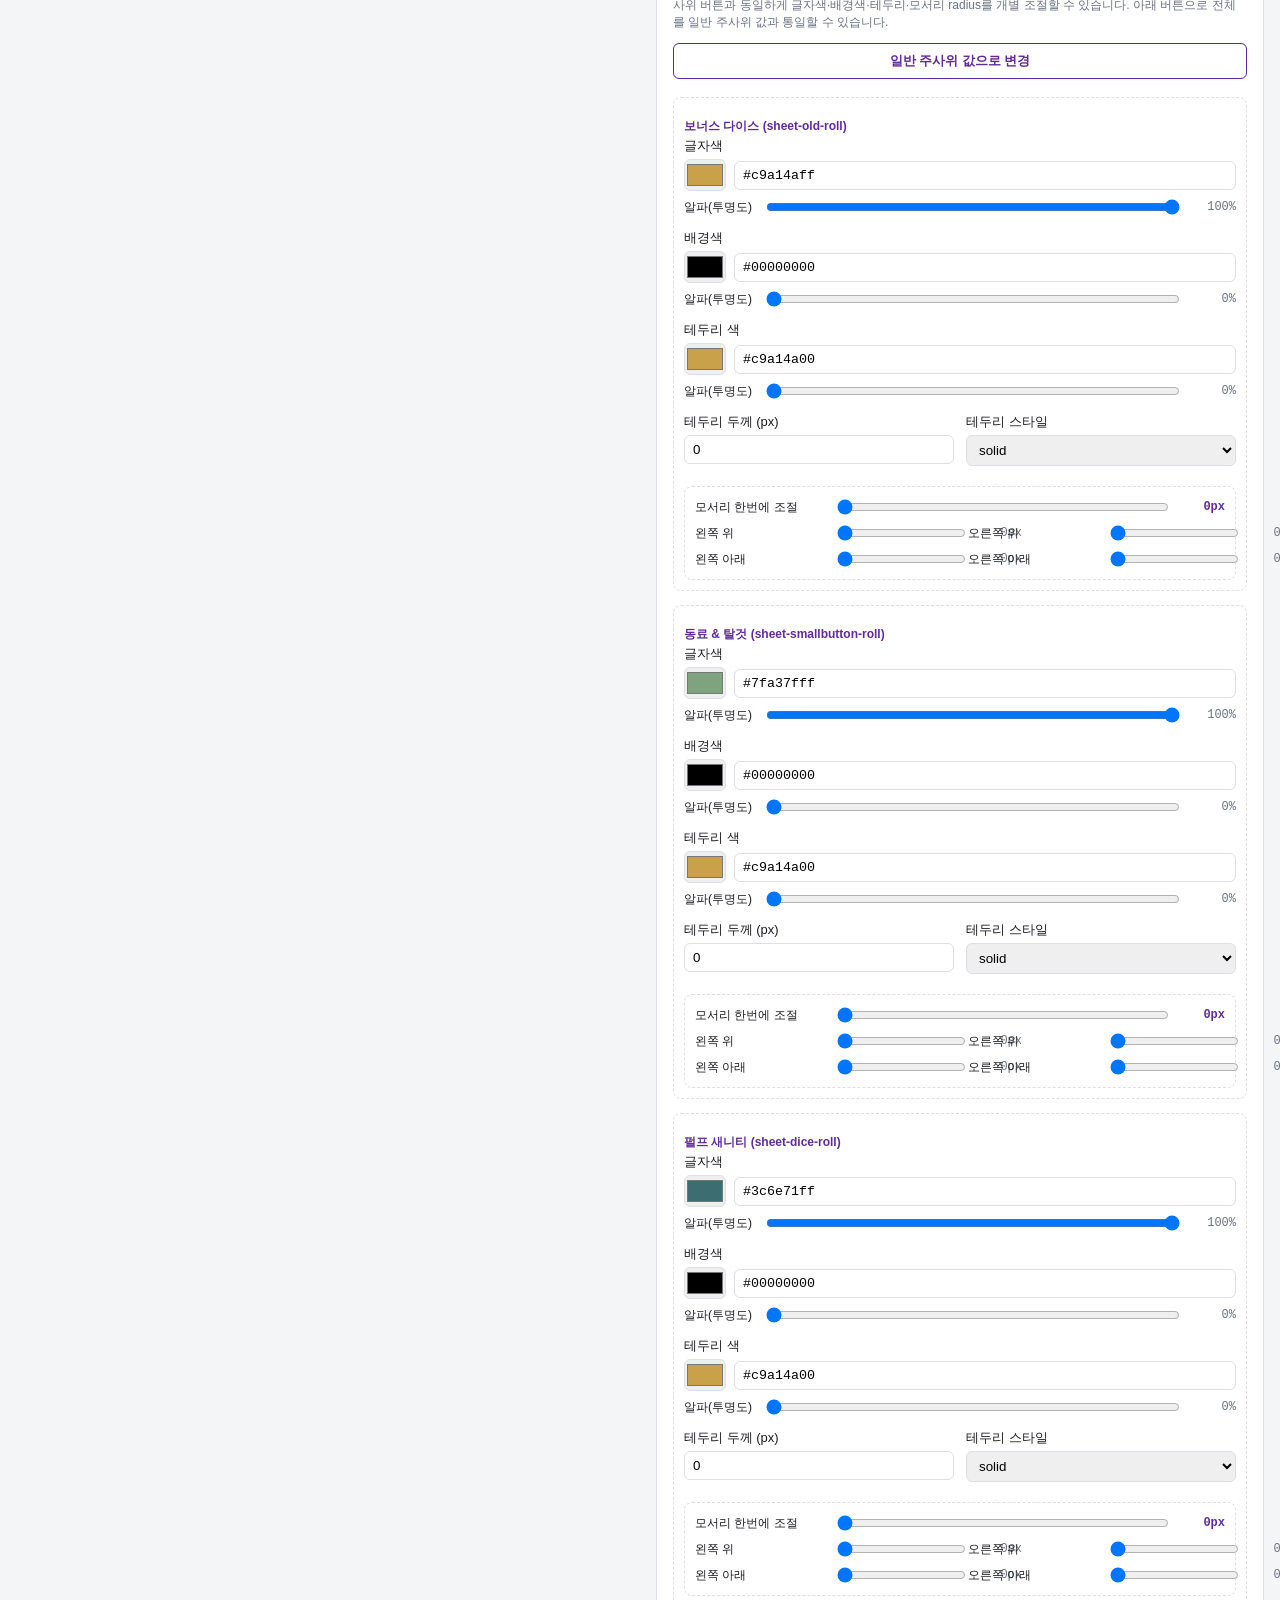
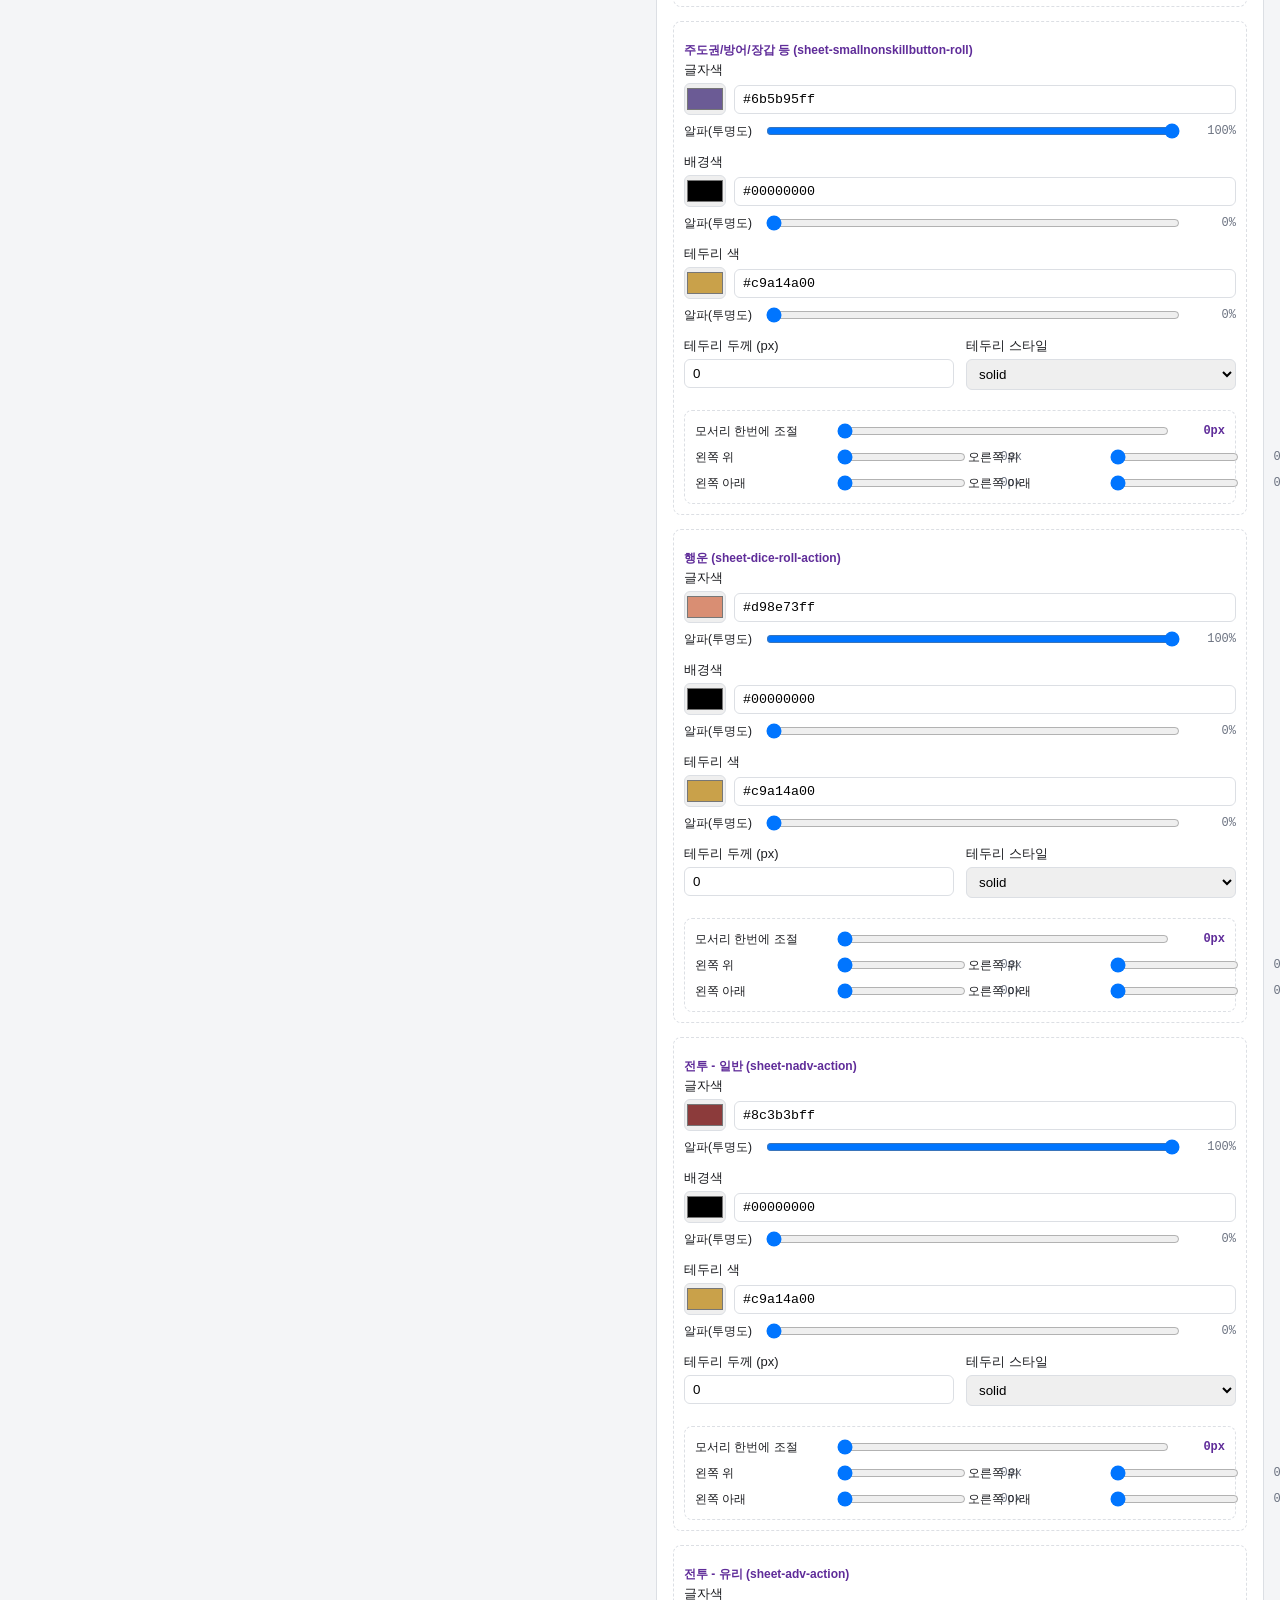
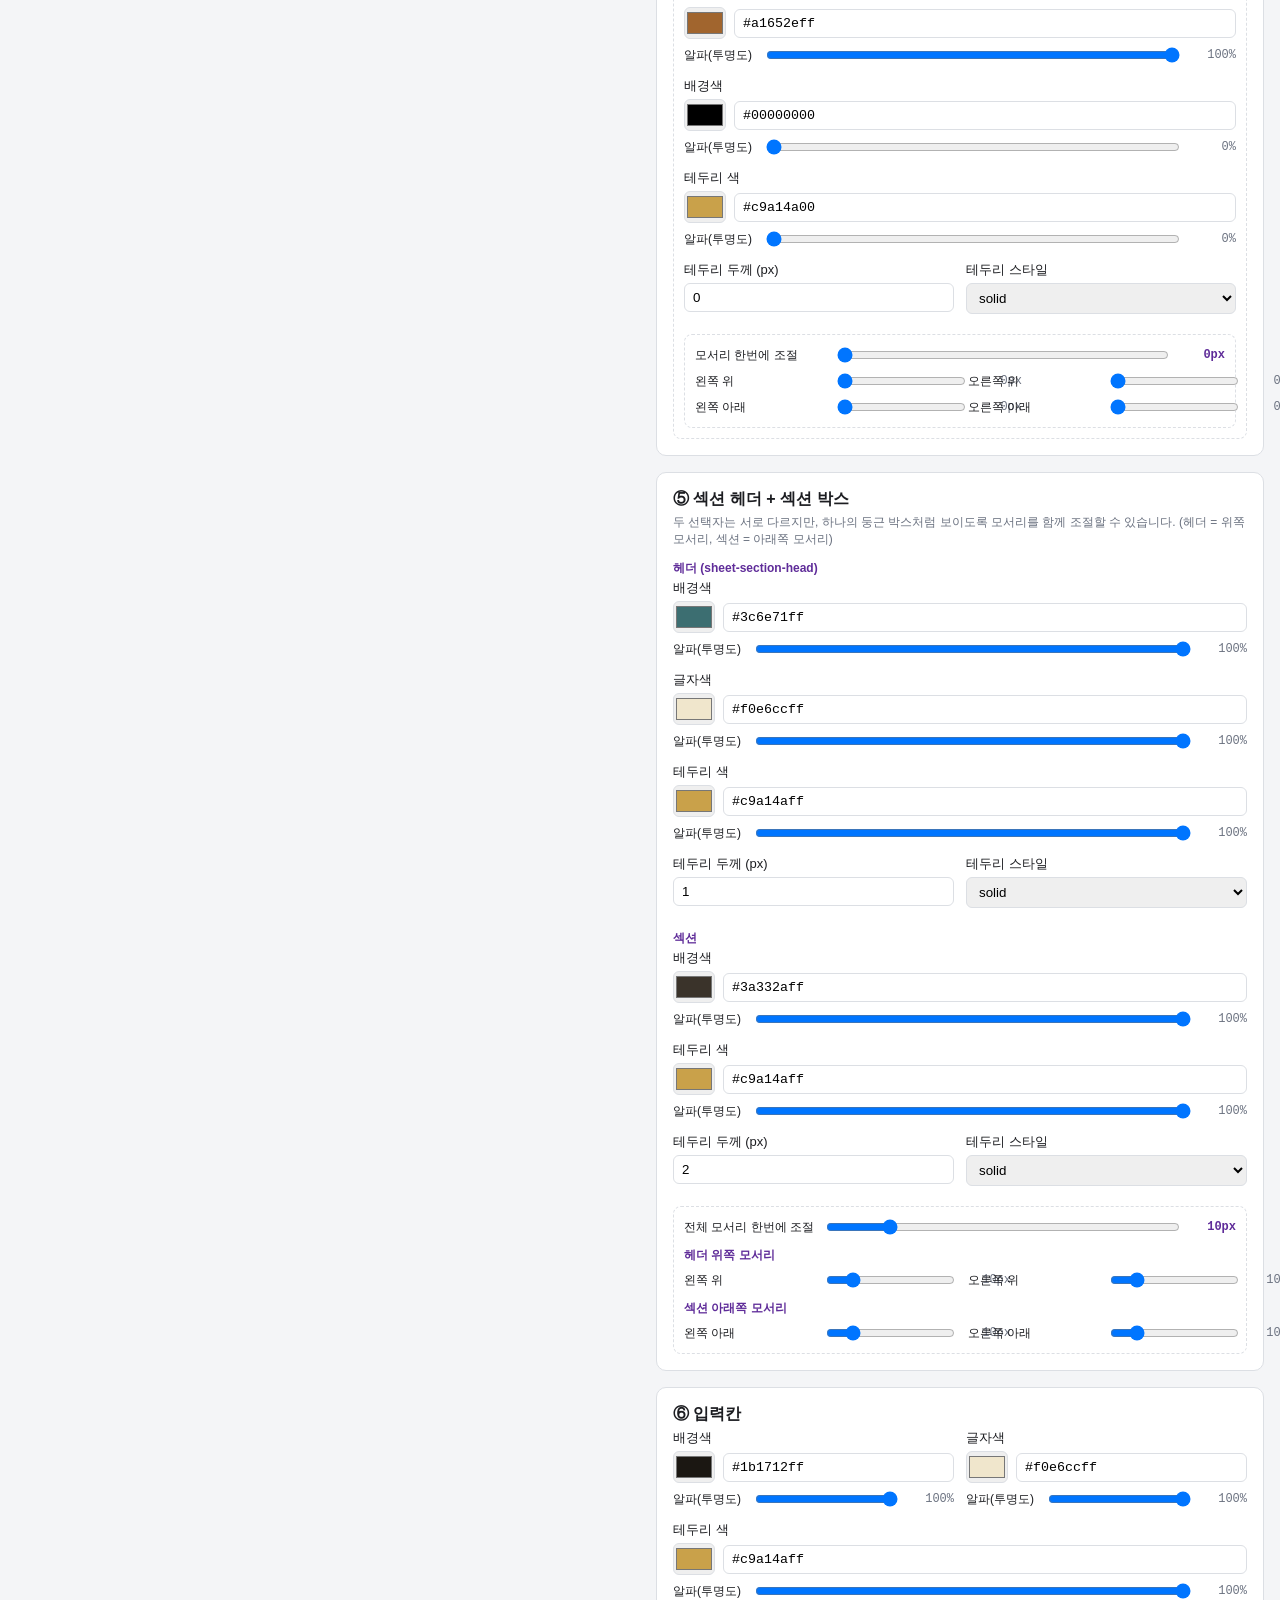
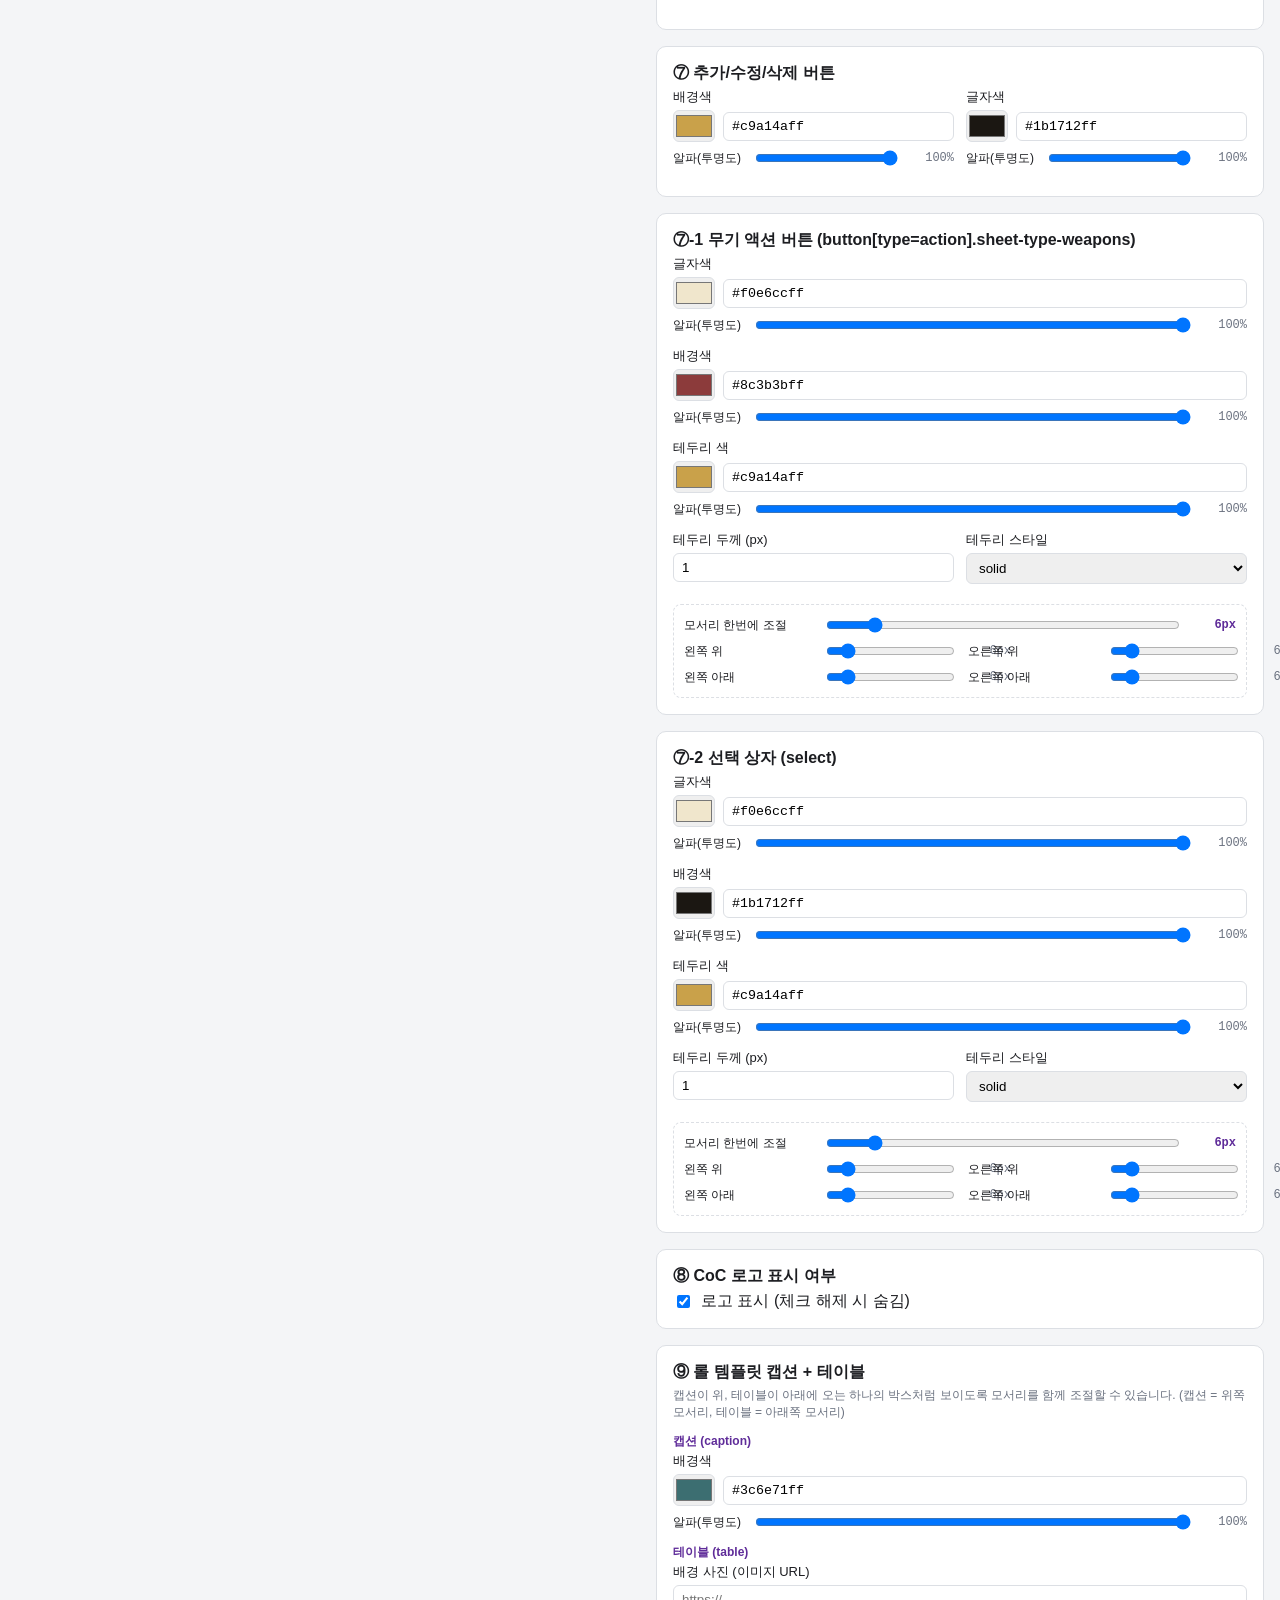
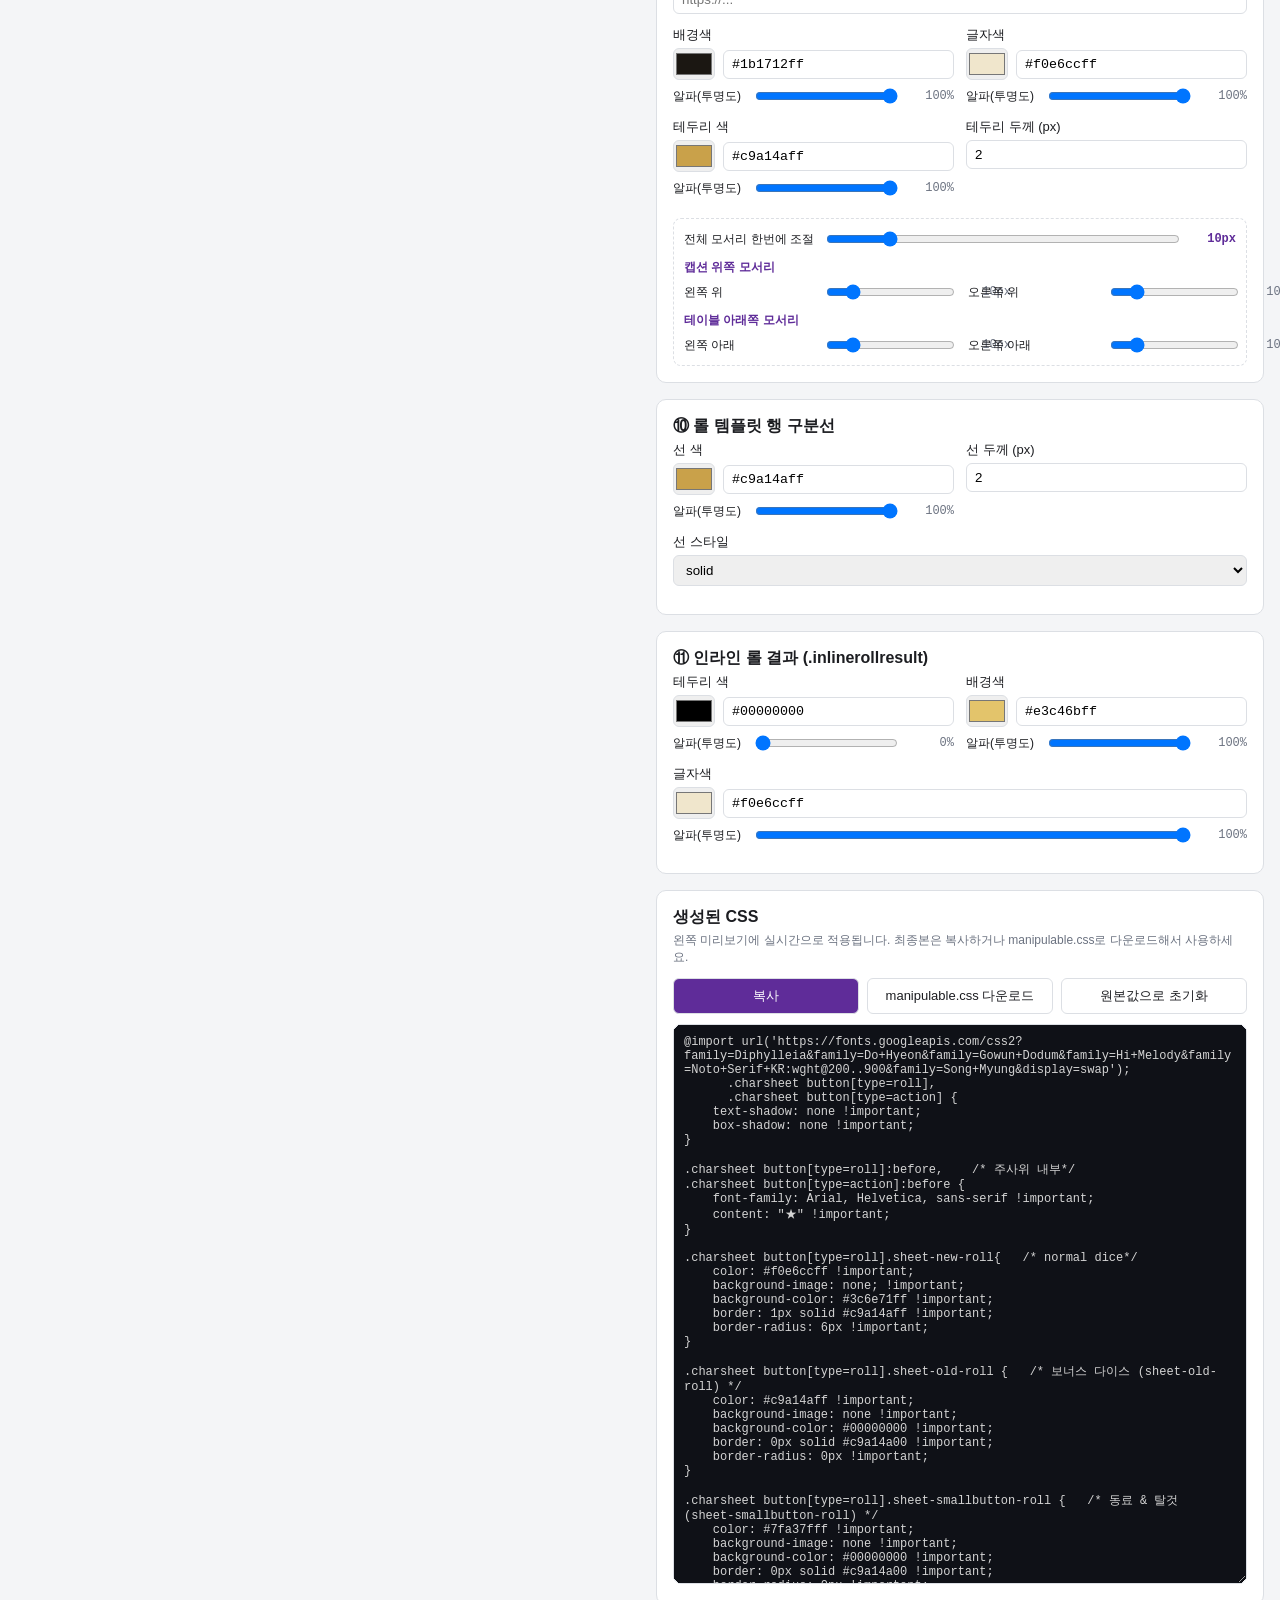
==== commit bfe6c8b2: "second" ====
--- a/index.html
+++ b/index.html
@@ -3,13 +3,13 @@
 
 <head>
   <meta charset="UTF-8">
-  <title>manipulable.css 디자이너</title>
+  <title>롤20 COC 커스텀 시트 헬퍼</title>
   <link rel="stylesheet" href="designer_style.css">
 </head>
 
 <body>
   <header>
-    <h1>manipulable.css 디자이너 (목업)</h1>
+    <h1>롤20 COC 커스텀 시트 헬퍼</h1>
     <p>각 선택자별 배경색·배경이미지·외곽선·radius·글자색을 조절하면 미리보기와 오른쪽 CSS가 실시간으로 갱신됩니다.</p>
   </header>
 
@@ -20,23 +20,21 @@
   <div id="app">
     <div class="col-left">
       <div class="card">
-        <h2>① 다이스/액션 아이콘 폰트 (:before)</h2>
-        <p class="desc">dicefont, pictos 아이콘 종류는 <a href="https://wiki.roll20.net/CSS_Wizardry#Icon_Fonts">해당 링크</a>에 잘 정리되어 있습니다. (별개로 커스텀 시트 제작법을 공부하기 좋은 사이트입니다.)</p>
+        <h2>① 다이스/액션 아이콘 폰트</h2>
+        <p class="desc">dicefont, pictos 아이콘 종류는 <a href="https://wiki.roll20.net/CSS_Wizardry#Icon_Fonts">해당 링크</a>에 잘 정리되어 있습니다. <br>(별개로 커스텀 시트 제작법을 공부하기 좋은 사이트입니다.)<br>상기한 두 폰트는 미리보기가 아닌 실제 롤20 시트로 확인해주세요.</p>
         <div class="field">
           <label>폰트</label>
           <select data-path="beforeFont">
-            <option value="Arial, Helvetica, sans-serif">기본값 (Arial) — 목업</option>
-            <option value="'Noto Sans KR', sans-serif">고딕 느낌 — 목업</option>
-            <option value="cursive">손글씨 느낌 — 목업</option>
-            <option value="serif">명조 느낌 — 목업</option>
-            <option value="fantasy">장식체 느낌 — 목업</option>
+            <option value="Arial, Helvetica, sans-serif">Arial</option>
+            <option value="'Noto Serif KR', sserif">Noto Serif KR</option>
+            <option value="dicefontd20">dicefontd20</option>
+            <option value="pictos">pictos</option>
           </select>
-          <p class="note">※ 실제 폰트 목록 확정 전까지는 목업 옵션만 제공됩니다.</p>
         </div>
         <div class="field">
           <label>아이콘 문자 (content)</label>
           <input type="text" data-path="beforeContent" maxlength="4" value="★">
-          <p class="note">※ 주사위/액션 버튼 안에 표시되는 글자입니다. dicefont 등 아이콘 폰트를 쓰는 경우 해당 폰트의 코드 문자를 입력하세요.</p>
+          <p class="note">※ dicefont와 pictos는 해당 폰트의 코드 문자를 입력하세요. (롤20 기본: dicefontd20, t)</p>
         </div>
       </div>
 
@@ -109,20 +107,21 @@
           </div>
         </div>
         <div class="field">
-          <label>폰트 (목업)</label>
+          <label>폰트</label>
           <select data-path="charsheet.fontFamily">
-            <option value="cursive">기본값 (cursive) — 목업</option>
-            <option value="Arial, Helvetica, sans-serif">고딕 느낌 — 목업</option>
-            <option value="'Noto Sans KR', sans-serif">한글 고딕 느낌 — 목업</option>
-            <option value="serif">명조 느낌 — 목업</option>
-            <option value="fantasy">장식체 느낌 — 목업</option>
+            <option value="Arial">Arial</option>
+            <option value="'Do Hyeon', sans-serif">배달의 민족 도현체</option>
+            <option value="'Song Myung', serif">Song Myung</option>
+            <option value="'Noto Serif KR', serif">Noto Serif Korean</option>
+            <option value="'Gowun Dodum', sans-serif">고운 돋움</option>
+            <option value="'Hi Melody', sans-serif">Hi Melody</option>
+            <option value="'Diphylleia', cursive">Diphylleia</option>
           </select>
-          <p class="note">※ 실제 폰트 목록 확정 전까지는 목업 옵션만 제공됩니다.</p>
-        </div>
-      </div>
-
-      <div class="card">
-        <h2>③ 일반 주사위 버튼 (sheet-new-roll)</h2>
+        </div>
+      </div>
+
+      <div class="card">
+        <h2>③ 일반 주사위 버튼</h2>
         <div class="field">
           <label>글자색</label>
           <div class="color-row">
@@ -183,13 +182,13 @@
       </div>
 
       <div class="card">
-        <h2>④ 단색 버튼들 (글자색만)</h2>
-        <p class="desc">보너스 다이스 / 동료·탈것 / 펄프 새니티 / 주도권·방어·장갑 / 행운 / 전투(일반·유리)</p>
+        <h2>④ 단색 버튼들</h2>
+        <p class="desc">보너스 다이스 / 동료·탈것 / 펄프 새니티 / 주도권·방어·장갑 / 행운 / 전투(일반·유리). 각 버튼마다 ③ 일반 주사위 버튼과 동일하게 글자색·배경색·테두리·모서리 radius를 개별 조절할 수 있습니다. 아래 버튼으로 전체를 일반 주사위 값과 통일할 수 있습니다.</p>
         <div class="simple-buttons-grid" id="simpleButtonsContainer"></div>
       </div>
 
       <div class="card">
-        <h2>⑤ 섹션 헤더 + 섹션 박스 (sheet-section-head / sheet-section)</h2>
+        <h2>⑤ 섹션 헤더 + 섹션 박스</h2>
         <p class="desc">두 선택자는 서로 다르지만, 하나의 둥근 박스처럼 보이도록 모서리를 함께 조절할 수 있습니다. (헤더 = 위쪽 모서리, 섹션 = 아래쪽 모서리)</p>
 
         <div class="subgroup-title">헤더 (sheet-section-head)</div>
@@ -234,7 +233,7 @@
           </div>
         </div>
 
-        <div class="subgroup-title">섹션 (sheet-section)</div>
+        <div class="subgroup-title">섹션</div>
         <div class="field">
           <label>배경색</label>
           <div class="color-row">
@@ -292,7 +291,7 @@
       </div>
 
       <div class="card">
-        <h2>⑥ 입력칸 (.charsheet input)</h2>
+        <h2>⑥ 입력칸</h2>
         <div class="row2">
           <div class="field">
             <label>배경색</label>
@@ -311,10 +310,18 @@
             </div>
           </div>
         </div>
-      </div>
-
-      <div class="card">
-        <h2>⑦ 추가/수정/삭제 버튼 (repcontrol)</h2>
+        <div class="field">
+          <label>테두리 색</label>
+          <div class="color-row">
+            <input type="color" data-path="input.borderColor" value="#c9a14a">
+            <input type="text" data-path="input.borderColor" data-hex="true" maxlength="9" spellcheck="false"
+              value="#c9a14a">
+          </div>
+        </div>
+      </div>
+
+      <div class="card">
+        <h2>⑦ 추가/수정/삭제 버튼</h2>
         <div class="row2">
           <div class="field">
             <label>배경색</label>
@@ -336,6 +343,128 @@
       </div>
 
       <div class="card">
+        <h2>⑦-1 무기 액션 버튼 (button[type=action].sheet-type-weapons)</h2>
+        <div class="field">
+          <label>글자색</label>
+          <div class="color-row">
+            <input type="color" data-path="weaponAction.fontColor" value="#f0e6cc">
+            <input type="text" data-path="weaponAction.fontColor" data-hex="true" maxlength="9" spellcheck="false"
+              value="#f0e6ccff">
+          </div>
+        </div>
+        <div class="field">
+          <label>배경색</label>
+          <div class="color-row">
+            <input type="color" data-path="weaponAction.bgColor" value="#8c3b3b">
+            <input type="text" data-path="weaponAction.bgColor" data-hex="true" maxlength="9" spellcheck="false"
+              value="#8c3b3bff">
+          </div>
+        </div>
+        <div class="field">
+          <label>테두리 색</label>
+          <div class="color-row">
+            <input type="color" data-path="weaponAction.borderColor" value="#c9a14a">
+            <input type="text" data-path="weaponAction.borderColor" data-hex="true" maxlength="9" spellcheck="false"
+              value="#c9a14aff">
+          </div>
+        </div>
+        <div class="row2">
+          <div class="field">
+            <label>테두리 두께 (px)</label>
+            <input type="number" min="0" max="10" data-path="weaponAction.borderWidth" value="1">
+          </div>
+          <div class="field">
+            <label>테두리 스타일</label>
+            <select data-path="weaponAction.borderStyle">
+              <option value="solid">solid</option>
+              <option value="dashed">dashed</option>
+              <option value="dotted">dotted</option>
+              <option value="double">double</option>
+              <option value="none">none</option>
+            </select>
+          </div>
+        </div>
+        <div class="radius-block">
+          <div class="range-field master">
+            <label>모서리 한번에 조절</label>
+            <input type="range" id="weaponActionRadiusMaster" min="0" max="50" value="6">
+            <span class="val" id="weaponActionRadiusMasterVal">6px</span>
+          </div>
+          <div class="corner-grid">
+            <div class="range-field"><label>왼쪽 위</label><input type="range" min="0" max="50" value="6"
+                data-path="weaponAction.radius.tl"><span class="val">6px</span></div>
+            <div class="range-field"><label>오른쪽 위</label><input type="range" min="0" max="50" value="6"
+                data-path="weaponAction.radius.tr"><span class="val">6px</span></div>
+            <div class="range-field"><label>왼쪽 아래</label><input type="range" min="0" max="50" value="6"
+                data-path="weaponAction.radius.bl"><span class="val">6px</span></div>
+            <div class="range-field"><label>오른쪽 아래</label><input type="range" min="0" max="50" value="6"
+                data-path="weaponAction.radius.br"><span class="val">6px</span></div>
+          </div>
+        </div>
+      </div>
+
+      <div class="card">
+        <h2>⑦-2 선택 상자 (select)</h2>
+        <div class="field">
+          <label>글자색</label>
+          <div class="color-row">
+            <input type="color" data-path="selectBox.fontColor" value="#f0e6cc">
+            <input type="text" data-path="selectBox.fontColor" data-hex="true" maxlength="9" spellcheck="false"
+              value="#f0e6ccff">
+          </div>
+        </div>
+        <div class="field">
+          <label>배경색</label>
+          <div class="color-row">
+            <input type="color" data-path="selectBox.bgColor" value="#1b1712">
+            <input type="text" data-path="selectBox.bgColor" data-hex="true" maxlength="9" spellcheck="false"
+              value="#1b1712ff">
+          </div>
+        </div>
+        <div class="field">
+          <label>테두리 색</label>
+          <div class="color-row">
+            <input type="color" data-path="selectBox.borderColor" value="#c9a14a">
+            <input type="text" data-path="selectBox.borderColor" data-hex="true" maxlength="9" spellcheck="false"
+              value="#c9a14aff">
+          </div>
+        </div>
+        <div class="row2">
+          <div class="field">
+            <label>테두리 두께 (px)</label>
+            <input type="number" min="0" max="10" data-path="selectBox.borderWidth" value="1">
+          </div>
+          <div class="field">
+            <label>테두리 스타일</label>
+            <select data-path="selectBox.borderStyle">
+              <option value="solid">solid</option>
+              <option value="dashed">dashed</option>
+              <option value="dotted">dotted</option>
+              <option value="double">double</option>
+              <option value="none">none</option>
+            </select>
+          </div>
+        </div>
+        <div class="radius-block">
+          <div class="range-field master">
+            <label>모서리 한번에 조절</label>
+            <input type="range" id="selectBoxRadiusMaster" min="0" max="50" value="6">
+            <span class="val" id="selectBoxRadiusMasterVal">6px</span>
+          </div>
+          <div class="corner-grid">
+            <div class="range-field"><label>왼쪽 위</label><input type="range" min="0" max="50" value="6"
+                data-path="selectBox.radius.tl"><span class="val">6px</span></div>
+            <div class="range-field"><label>오른쪽 위</label><input type="range" min="0" max="50" value="6"
+                data-path="selectBox.radius.tr"><span class="val">6px</span></div>
+            <div class="range-field"><label>왼쪽 아래</label><input type="range" min="0" max="50" value="6"
+                data-path="selectBox.radius.bl"><span class="val">6px</span></div>
+            <div class="range-field"><label>오른쪽 아래</label><input type="range" min="0" max="50" value="6"
+                data-path="selectBox.radius.br"><span class="val">6px</span></div>
+          </div>
+        </div>
+      </div>
+
+      <div class="card">
         <h2>⑧ CoC 로고 표시 여부</h2>
         <div class="checkbox-row">
           <input type="checkbox" id="logoVisible" data-path="logo.visible" checked>
@@ -344,7 +473,7 @@
       </div>
 
       <div class="card">
-        <h2>⑨ 롤 템플릿 캡션 + 테이블 (sheet-rolltemplate-coc 계열)</h2>
+        <h2>⑨ 롤 템플릿 캡션 + 테이블</h2>
         <p class="desc">캡션이 위, 테이블이 아래에 오는 하나의 박스처럼 보이도록 모서리를 함께 조절할 수 있습니다. (캡션 = 위쪽 모서리, 테이블 = 아래쪽 모서리)</p>
 
         <div class="subgroup-title">캡션 (caption)</div>
@@ -420,7 +549,7 @@
       </div>
 
       <div class="card">
-        <h2>⑩ 롤 템플릿 행 구분선 (td/tr)</h2>
+        <h2>⑩ 롤 템플릿 행 구분선</h2>
         <div class="row2">
           <div class="field">
             <label>선 색</label>
@@ -435,13 +564,23 @@
             <input type="number" min="0" max="10" data-path="rollRow.borderWidth" value="2">
           </div>
         </div>
+        <div class="field">
+          <label>선 스타일</label>
+          <select data-path="rollRow.borderStyle">
+            <option value="solid">solid</option>
+            <option value="dashed">dashed</option>
+            <option value="dotted">dotted</option>
+            <option value="double">double</option>
+            <option value="none">none</option>
+          </select>
+        </div>
       </div>
 
       <div class="card">
         <h2>⑪ 인라인 롤 결과 (.inlinerollresult)</h2>
         <div class="row2">
           <div class="field">
-            <label>테두리 색 (8자리 HEX 가능, 끝 2자리 = 투명도)</label>
+            <label>테두리 색</label>
             <div class="color-row">
               <input type="color" data-path="rollInline.borderColor" value="#000000">
               <input type="text" data-path="rollInline.borderColor" data-hex="true" maxlength="9" spellcheck="false"
@@ -457,6 +596,14 @@
             </div>
           </div>
         </div>
+        <div class="field">
+          <label>글자색</label>
+          <div class="color-row">
+            <input type="color" data-path="rollInline.fontColor" value="#f0e6cc">
+            <input type="text" data-path="rollInline.fontColor" data-hex="true" maxlength="9" spellcheck="false"
+              value="#f0e6ccff">
+          </div>
+        </div>
       </div>
 
     </div>
@@ -479,99 +626,130 @@
 
   <script>
     // 기본 색상은 "고서/양피지 + 골드 + 딥 틸" 톤의 일관된 팔레트로 구성했습니다.
+    // 모든 색상 값은 #RRGGBBAA(8자리 HEX) 형식으로 저장하며, 끝 2자리가 알파(투명도)입니다.
+    function mkButtonStyle(fontColor) {
+      return {
+        fontColor,
+        bgColor: '#00000000',
+        borderColor: '#c9a14a00',
+        borderWidth: 0,
+        borderStyle: 'solid',
+        radius: { tl: 0, tr: 0, br: 0, bl: 0 },
+      };
+    }
+
     const DEFAULT_STATE = {
       beforeFont: 'Arial, Helvetica, sans-serif',
       beforeContent: '★',
       charsheet: {
-        bgColor: '#2b2620',
+        bgColor: '#2b2620ff',
         bgImage: '',
         bgSize: '100% auto',
         bgRepeat: 'no-repeat',
-        borderColor: '#c9a14a',
+        borderColor: '#c9a14aff',
         borderWidth: 2,
         borderStyle: 'solid',
-        fontColor: '#f0e6cc',
-        fontFamily: 'cursive',
+        fontColor: '#f0e6ccff',
+        fontFamily: 'Arial',
       },
       normalRoll: {
-        fontColor: '#f0e6cc',
-        bgColor: '#3c6e71',
-        borderColor: '#c9a14a',
+        fontColor: '#f0e6ccff',
+        bgColor: '#3c6e71ff',
+        borderColor: '#c9a14aff',
         borderWidth: 1,
         borderStyle: 'solid',
         radius: { tl: 6, tr: 6, br: 6, bl: 6 },
       },
       simpleButtons: {
-        oldRoll: '#c9a14a',
-        smallButtonRoll: '#7fa37f',
-        diceRoll: '#3c6e71',
-        smallNonSkillButtonRoll: '#6b5b95',
-        diceRollAction: '#d98e73',
-        nadvAction: '#8c3b3b',
-        advAction: '#a1652e',
+        oldRoll: mkButtonStyle('#c9a14aff'),
+        smallButtonRoll: mkButtonStyle('#7fa37fff'),
+        diceRoll: mkButtonStyle('#3c6e71ff'),
+        smallNonSkillButtonRoll: mkButtonStyle('#6b5b95ff'),
+        diceRollAction: mkButtonStyle('#d98e73ff'),
+        nadvAction: mkButtonStyle('#8c3b3bff'),
+        advAction: mkButtonStyle('#a1652eff'),
       },
       sectionHead: {
-        bgColor: '#3c6e71',
-        fontColor: '#f0e6cc',
-        borderColor: '#c9a14a',
+        bgColor: '#3c6e71ff',
+        fontColor: '#f0e6ccff',
+        borderColor: '#c9a14aff',
         borderWidth: 1,
         borderStyle: 'solid',
         radiusTL: 10,
         radiusTR: 10,
       },
       section: {
-        bgColor: '#3a332a',
-        borderColor: '#c9a14a',
+        bgColor: '#3a332aff',
+        borderColor: '#c9a14aff',
         borderWidth: 2,
         borderStyle: 'solid',
         radiusBL: 10,
         radiusBR: 10,
       },
       input: {
-        bgColor: '#1b1712',
-        fontColor: '#f0e6cc',
+        bgColor: '#1b1712ff',
+        fontColor: '#f0e6ccff',
+        borderColor: '#c9a14aff',
       },
       repcontrol: {
-        bgColor: '#c9a14a',
-        fontColor: '#1b1712',
+        bgColor: '#c9a14aff',
+        fontColor: '#1b1712ff',
+      },
+      weaponAction: {
+        fontColor: '#f0e6ccff',
+        bgColor: '#8c3b3bff',
+        borderColor: '#c9a14aff',
+        borderWidth: 1,
+        borderStyle: 'solid',
+        radius: { tl: 6, tr: 6, br: 6, bl: 6 },
+      },
+      selectBox: {
+        fontColor: '#f0e6ccff',
+        bgColor: '#1b1712ff',
+        borderColor: '#c9a14aff',
+        borderWidth: 1,
+        borderStyle: 'solid',
+        radius: { tl: 6, tr: 6, br: 6, bl: 6 },
       },
       logo: {
         visible: true,
       },
       rollCaption: {
-        bgColor: '#3c6e71',
+        bgColor: '#3c6e71ff',
         radiusTL: 10,
         radiusTR: 10,
       },
       rollTable: {
         bgImage: '',
-        bgColor: '#1b1712',
-        fontColor: '#f0e6cc',
-        borderColor: '#c9a14a',
+        bgColor: '#1b1712ff',
+        fontColor: '#f0e6ccff',
+        borderColor: '#c9a14aff',
         borderWidth: 2,
         radiusBL: 10,
         radiusBR: 10,
       },
       rollRow: {
-        borderColor: '#c9a14a',
+        borderColor: '#c9a14aff',
         borderWidth: 2,
+        borderStyle: 'solid',
       },
       rollInline: {
         borderColor: '#00000000',
-        bgColor: '#e3c46b',
+        bgColor: '#e3c46bff',
+        fontColor: '#f0e6ccff',
       },
     };
 
     let state = JSON.parse(JSON.stringify(DEFAULT_STATE));
 
     const SIMPLE_BUTTONS = [
-      { path: 'simpleButtons.oldRoll', label: '보너스 다이스 (sheet-old-roll)' },
-      { path: 'simpleButtons.smallButtonRoll', label: '동료 & 탈것 (sheet-smallbutton-roll)' },
-      { path: 'simpleButtons.diceRoll', label: '펄프 새니티 (sheet-dice-roll)' },
-      { path: 'simpleButtons.smallNonSkillButtonRoll', label: '주도권/방어/장갑 등 (sheet-smallnonskillbutton-roll)' },
-      { path: 'simpleButtons.diceRollAction', label: '행운 (sheet-dice-roll-action)' },
-      { path: 'simpleButtons.nadvAction', label: '전투 - 일반 (sheet-nadv-action)' },
-      { path: 'simpleButtons.advAction', label: '전투 - 유리 (sheet-adv-action)' },
+      { key: 'oldRoll', label: '보너스 다이스 (sheet-old-roll)', selector: '.charsheet button[type=roll].sheet-old-roll' },
+      { key: 'smallButtonRoll', label: '동료 & 탈것 (sheet-smallbutton-roll)', selector: '.charsheet button[type=roll].sheet-smallbutton-roll' },
+      { key: 'diceRoll', label: '펄프 새니티 (sheet-dice-roll)', selector: '.charsheet button[type=roll].sheet-dice-roll' },
+      { key: 'smallNonSkillButtonRoll', label: '주도권/방어/장갑 등 (sheet-smallnonskillbutton-roll)', selector: '.charsheet button[type=roll].sheet-smallnonskillbutton-roll' },
+      { key: 'diceRollAction', label: '행운 (sheet-dice-roll-action)', selector: '.charsheet button[type=action].sheet-dice-roll-action' },
+      { key: 'nadvAction', label: '전투 - 일반 (sheet-nadv-action)', selector: '.charsheet button[type=action].sheet-nadv-action' },
+      { key: 'advAction', label: '전투 - 유리 (sheet-adv-action)', selector: '.charsheet button[type=action].sheet-adv-action' },
     ];
 
     const ROLLTEMPLATE_CLASSES = [
@@ -606,11 +784,24 @@
       return ROLLTEMPLATE_CLASSES.map(c => c + suffix).join(',\n');
     }
 
-    const MASTER_GROUPS = [
+    const STATIC_MASTER_GROUPS = [
       { masterId: 'normalRollRadiusMaster', valId: 'normalRollRadiusMasterVal', paths: ['normalRoll.radius.tl', 'normalRoll.radius.tr', 'normalRoll.radius.br', 'normalRoll.radius.bl'] },
+      { masterId: 'weaponActionRadiusMaster', valId: 'weaponActionRadiusMasterVal', paths: ['weaponAction.radius.tl', 'weaponAction.radius.tr', 'weaponAction.radius.br', 'weaponAction.radius.bl'] },
+      { masterId: 'selectBoxRadiusMaster', valId: 'selectBoxRadiusMasterVal', paths: ['selectBox.radius.tl', 'selectBox.radius.tr', 'selectBox.radius.br', 'selectBox.radius.bl'] },
       { masterId: 'rollCaptionTableRadiusMaster', valId: 'rollCaptionTableRadiusMasterVal', paths: ['rollCaption.radiusTL', 'rollCaption.radiusTR', 'rollTable.radiusBR', 'rollTable.radiusBL'] },
       { masterId: 'sectionRadiusMaster', valId: 'sectionRadiusMasterVal', paths: ['sectionHead.radiusTL', 'sectionHead.radiusTR', 'section.radiusBR', 'section.radiusBL'] },
     ];
+
+    function simpleButtonMasterGroups() {
+      return SIMPLE_BUTTONS.map(b => ({
+        masterId: `simpleBtnRadiusMaster_${b.key}`,
+        valId: `simpleBtnRadiusMasterVal_${b.key}`,
+        paths: ['tl', 'tr', 'br', 'bl'].map(c => `simpleButtons.${b.key}.radius.${c}`),
+      }));
+    }
+    function allMasterGroups() {
+      return STATIC_MASTER_GROUPS.concat(simpleButtonMasterGroups());
+    }
 
     function getPath(obj, path) {
       return path.split('.').reduce((o, k) => (o == null ? o : o[k]), obj);
@@ -620,6 +811,19 @@
       let o = obj;
       for (let i = 0; i < keys.length - 1; i++) o = o[keys[i]];
       o[keys[keys.length - 1]] = value;
+    }
+
+    function splitHex(hex) {
+      const h = String(hex || '#000000ff');
+      if (/^#[0-9a-fA-F]{8}$/.test(h)) return { rgb: h.slice(0, 7), alphaHex: h.slice(7, 9).toLowerCase() };
+      if (/^#[0-9a-fA-F]{6}$/.test(h)) return { rgb: h, alphaHex: 'ff' };
+      return { rgb: '#000000', alphaHex: 'ff' };
+    }
+    function alphaHexToPercent(a) {
+      return Math.round(parseInt(a, 16) / 255 * 100);
+    }
+    function alphaPercentToHex(p) {
+      return Math.round(Math.min(100, Math.max(0, p)) / 100 * 255).toString(16).padStart(2, '0');
     }
 
     function radiusCSS(r) {
@@ -661,6 +865,13 @@
       const sec = s.section;
       const parts = [];
 
+      parts.push(`@import url('https://fonts.googleapis.com/css2?family=Diphylleia&family=Do+Hyeon&family=Gowun+Dodum&family=Hi+Melody&family=Noto+Serif+KR:wght@200..900&family=Song+Myung&display=swap');
+      .charsheet button[type=roll],
+      .charsheet button[type=action] {
+    text-shadow: none !important;
+    box-shadow: none !important;
+}`);
+
       parts.push(`.charsheet button[type=roll]:before,    /* 주사위 내부*/
 .charsheet button[type=action]:before {
     font-family: ${s.beforeFont} !important;
@@ -669,40 +880,30 @@
 
       parts.push(`.charsheet button[type=roll].sheet-new-roll{   /* normal dice*/
     color: ${s.normalRoll.fontColor} !important;
+    background-image: none; !important;
     background-color: ${s.normalRoll.bgColor} !important;
     border: ${s.normalRoll.borderWidth}px ${s.normalRoll.borderStyle} ${s.normalRoll.borderColor} !important;
     ${radiusCSS(s.normalRoll.radius)}
 }`);
 
-      parts.push(`.charsheet button[type=roll].sheet-old-roll{   /* bonus dice*/
-    color: ${s.simpleButtons.oldRoll} !important;
-}`);
-      parts.push(`.charsheet button[type=roll].sheet-smallbutton-roll{   /* companions & mounts */
-    color: ${s.simpleButtons.smallButtonRoll} !important;
-}`);
-      parts.push(`.charsheet button[type=roll].sheet-dice-roll { /* Pulp Sanity*/
-  color: ${s.simpleButtons.diceRoll} !important;
-}`);
-      parts.push(`.charsheet button[type=roll].sheet-smallnonskillbutton-roll {  /* Dice Rolls, initiative, Defence, Armor*/
-  color: ${s.simpleButtons.smallNonSkillButtonRoll} !important;
-}`);
-      parts.push(`.charsheet button[type=action].sheet-dice-roll-action {    /* Luck */
-  color: ${s.simpleButtons.diceRollAction} !important;
-}`);
-      parts.push(`.charsheet button[type=action].sheet-nadv-action{   /* combat normal*/
-    color:${s.simpleButtons.nadvAction} !important;
-}`);
-      parts.push(`.charsheet button[type=action].sheet-adv-action{
-    color:${s.simpleButtons.advAction} !important;
-}`);
+      SIMPLE_BUTTONS.forEach(b => {
+        const st = s.simpleButtons[b.key];
+        parts.push(`${b.selector} {   /* ${b.label} */
+    color: ${st.fontColor} !important;
+    background-image: none !important;
+    background-color: ${st.bgColor} !important;
+    border: ${st.borderWidth}px ${st.borderStyle} ${st.borderColor} !important;
+    ${radiusCSS(st.radius)}
+}`);
+      });
 
       parts.push(`.charsheet {    /* 시트 배경 */
     background-image: url(${s.charsheet.bgImage}) !important;
     background-size: ${s.charsheet.bgSize} !important;
     background-repeat: ${s.charsheet.bgRepeat} !important;
-    background-color: ${s.charsheet.bgColor};
+    background-color: ${s.charsheet.bgColor} !important;
     border: ${s.charsheet.borderWidth}px ${s.charsheet.borderStyle} ${s.charsheet.borderColor} !important;
-    color:${s.charsheet.fontColor};
+    color:${s.charsheet.fontColor} !important;
     font-family: ${s.charsheet.fontFamily} !important;
 }`);
 
@@ -723,6 +924,7 @@
       parts.push(`.charsheet input{    /* 수치 입력 */
     background-color: ${s.input.bgColor} !important;
     color: ${s.input.fontColor} !important;
+    border-color: ${s.input.borderColor} !important;
 }`);
 
       parts.push(`.charsheet .repcontrol_add,
@@ -730,6 +932,21 @@
 .charsheet .repcontrol_del {
     background: ${s.repcontrol.bgColor} !important;
     color: ${s.repcontrol.fontColor} !important;
+}`);
+
+      parts.push(`.charsheet button[type=action].sheet-type-weapons {    /* 무기 액션 버튼 */
+    color: ${s.weaponAction.fontColor} !important;
+    background-image: none !important;
+    background-color: ${s.weaponAction.bgColor} !important;
+    border: ${s.weaponAction.borderWidth}px ${s.weaponAction.borderStyle} ${s.weaponAction.borderColor} !important;
+    ${radiusCSS(s.weaponAction.radius)}
+}`);
+
+      parts.push(`.charsheet select {    /* 선택 상자 */
+    color: ${s.selectBox.fontColor} !important;
+    background-color: ${s.selectBox.bgColor} !important;
+    border: ${s.selectBox.borderWidth}px ${s.selectBox.borderStyle} ${s.selectBox.borderColor} !important;
+    ${radiusCSS(s.selectBox.radius)}
 }`);
 
       parts.push(`.sheet-showpulp,
@@ -757,18 +974,19 @@
 }`);
 
       parts.push(`${selList(' td')}{
-    border-bottom: ${s.rollRow.borderWidth}px solid ${s.rollRow.borderColor} !important;
+    border-bottom: ${s.rollRow.borderWidth}px ${s.rollRow.borderStyle} ${s.rollRow.borderColor} !important;
     background: none !important;
 }`);
 
       parts.push(`${selList(' tr')}{
-    border-bottom: ${s.rollRow.borderWidth}px solid ${s.rollRow.borderColor} !important;
+    border-bottom: ${s.rollRow.borderWidth}px ${s.rollRow.borderStyle} ${s.rollRow.borderColor} !important;
     background: none !important;
 }`);
 
       parts.push(`${selList(' .inlinerollresult')} {
     border: 2px solid ${s.rollInline.borderColor} !important;
     background: ${s.rollInline.bgColor} !important;
+    color: ${s.rollInline.fontColor} !important;
 }`);
 
       return parts.join('\n\n');
@@ -779,14 +997,67 @@
       return `<div class="field">
     <label>${label}</label>
     <div class="color-row">
-      <input type="color" data-path="${path}" value="${String(val).slice(0, 7)}">
+      <input type="color" data-path="${path}" value="${splitHex(val).rgb}">
       <input type="text" data-path="${path}" data-hex="true" maxlength="9" spellcheck="false" value="${val}">
     </div>
   </div>`;
     }
+
+    function borderStyleOptionsHTML() {
+      return ['solid', 'dashed', 'dotted', 'double', 'none']
+        .map(v => `<option value="${v}">${v}</option>`).join('');
+    }
+
+    function buttonBlockHTML(b) {
+      const path = `simpleButtons.${b.key}`;
+      const st = state.simpleButtons[b.key];
+      return `<div class="simple-button-block">
+    <div class="subgroup-title">${b.label}</div>
+    ${colorFieldHTML(path + '.fontColor', '글자색')}
+    ${colorFieldHTML(path + '.bgColor', '배경색')}
+    ${colorFieldHTML(path + '.borderColor', '테두리 색')}
+    <div class="row2">
+      <div class="field">
+        <label>테두리 두께 (px)</label>
+        <input type="number" min="0" max="10" data-path="${path}.borderWidth" value="${st.borderWidth}">
+      </div>
+      <div class="field">
+        <label>테두리 스타일</label>
+        <select data-path="${path}.borderStyle">${borderStyleOptionsHTML()}</select>
+      </div>
+    </div>
+    <div class="radius-block">
+      <div class="range-field master">
+        <label>모서리 한번에 조절</label>
+        <input type="range" id="simpleBtnRadiusMaster_${b.key}" min="0" max="50" value="${st.radius.tl}">
+        <span class="val" id="simpleBtnRadiusMasterVal_${b.key}">${st.radius.tl}px</span>
+      </div>
+      <div class="corner-grid">
+        <div class="range-field"><label>왼쪽 위</label><input type="range" min="0" max="50" value="${st.radius.tl}" data-path="${path}.radius.tl"><span class="val">${st.radius.tl}px</span></div>
+        <div class="range-field"><label>오른쪽 위</label><input type="range" min="0" max="50" value="${st.radius.tr}" data-path="${path}.radius.tr"><span class="val">${st.radius.tr}px</span></div>
+        <div class="range-field"><label>왼쪽 아래</label><input type="range" min="0" max="50" value="${st.radius.bl}" data-path="${path}.radius.bl"><span class="val">${st.radius.bl}px</span></div>
+        <div class="range-field"><label>오른쪽 아래</label><input type="range" min="0" max="50" value="${st.radius.br}" data-path="${path}.radius.br"><span class="val">${st.radius.br}px</span></div>
+      </div>
+    </div>
+  </div>`;
+    }
+
+    function unifyToNormalRoll() {
+      SIMPLE_BUTTONS.forEach(b => {
+        state.simpleButtons[b.key] = JSON.parse(JSON.stringify(state.normalRoll));
+      });
+      renderSimpleButtons();
+      syncInputsFromState();
+      updateOutput();
+    }
+
     function renderSimpleButtons() {
-      document.getElementById('simpleButtonsContainer').innerHTML =
-        SIMPLE_BUTTONS.map(b => colorFieldHTML(b.path, b.label)).join('');
+      const container = document.getElementById('simpleButtonsContainer');
+      container.innerHTML =
+        `<button type="button" id="unifyToNormalRollBtn" class="unify-btn">일반 주사위 값으로 변경</button>` +
+        SIMPLE_BUTTONS.map(buttonBlockHTML).join('');
+      document.getElementById('unifyToNormalRollBtn').addEventListener('click', unifyToNormalRoll);
+      wireMasterSliders(simpleButtonMasterGroups());
     }
 
     function syncInputsFromState(except) {
@@ -794,31 +1065,57 @@
         if (el === except) return;
         const val = getPath(state, el.dataset.path);
         if (el.type === 'checkbox') el.checked = !!val;
-        else if (el.type === 'color') el.value = String(val).length >= 7 ? String(val).slice(0, 7) : '#000000';
+        else if (el.type === 'color') el.value = splitHex(val).rgb;
         else el.value = val;
       });
       document.querySelectorAll('input[type=range][data-path]').forEach(el => {
         const lbl = el.parentElement.querySelector('.val');
         if (lbl) lbl.textContent = el.value + 'px';
       });
+      document.querySelectorAll('[data-alpha-path]').forEach(el => {
+        if (el === except) return;
+        const val = getPath(state, el.dataset.alphaPath);
+        const pct = alphaHexToPercent(splitHex(val).alphaHex);
+        el.value = pct;
+        const lbl = el.parentElement.querySelector('.alpha-val');
+        if (lbl) lbl.textContent = pct + '%';
+      });
+      enhanceColorRows();
       syncMasterSliders();
       syncThumbnails();
     }
 
+    function enhanceColorRows() {
+      document.querySelectorAll('.color-row').forEach(row => {
+        if (row.dataset.alphaEnhanced === 'true') return;
+        const colorInput = row.querySelector('input[type=color]');
+        if (!colorInput || !colorInput.dataset.path) return;
+        const path = colorInput.dataset.path;
+        const pct = alphaHexToPercent(splitHex(getPath(state, path)).alphaHex);
+        const alphaWrap = document.createElement('div');
+        alphaWrap.className = 'range-field alpha-field';
+        alphaWrap.innerHTML = `<label>알파(투명도)</label><input type="range" min="0" max="100" data-alpha-path="${path}" value="${pct}"><span class="val alpha-val">${pct}%</span>`;
+        row.insertAdjacentElement('afterend', alphaWrap);
+        row.dataset.alphaEnhanced = 'true';
+      });
+    }
+
     function syncMasterSliders() {
-      MASTER_GROUPS.forEach(g => {
+      allMasterGroups().forEach(g => {
         const master = document.getElementById(g.masterId);
         const valLbl = document.getElementById(g.valId);
+        if (!master || !valLbl) return;
         const v = getPath(state, g.paths[0]);
         master.value = v;
         valLbl.textContent = v + 'px';
       });
     }
 
-    function wireMasterSliders() {
-      MASTER_GROUPS.forEach(g => {
+    function wireMasterSliders(groups) {
+      groups.forEach(g => {
         const master = document.getElementById(g.masterId);
         const valLbl = document.getElementById(g.valId);
+        if (!master || !valLbl) return;
         master.addEventListener('input', () => {
           const v = Number(master.value);
           valLbl.textContent = v + 'px';
@@ -854,16 +1151,35 @@
       if (t.type === 'checkbox') val = t.checked;
       else if (t.type === 'number' || t.type === 'range') val = Number(t.value);
       else val = t.value;
-      if (t.dataset.hex === 'true') {
+
+      if (t.type === 'color') {
+        // native color input has no alpha channel; keep the alpha already stored in state
+        const { alphaHex } = splitHex(getPath(state, t.dataset.path));
+        val = t.value + alphaHex;
+      } else if (t.dataset.hex === 'true') {
         if (!/^#([0-9a-fA-F]{6}|[0-9a-fA-F]{8})$/.test(val)) return;
+        if (val.length === 7) val += 'ff';
+        val = val.toLowerCase();
       }
       setPath(state, t.dataset.path, val);
       syncInputsFromState(t);
       updateOutput();
     }
 
+    function applyAlphaField(t) {
+      const path = t.dataset.alphaPath;
+      const { rgb } = splitHex(getPath(state, path));
+      setPath(state, path, rgb + alphaPercentToHex(Number(t.value)));
+      syncInputsFromState(t);
+      updateOutput();
+    }
+
     function onFieldEvent(e) {
       const t = e.target;
+      if (t.dataset.alphaPath) {
+        applyAlphaField(t);
+        return;
+      }
       if (!t.dataset.path) return;
       if (t.dataset.hex === 'true' && e.type !== 'change') return;
       applyField(t);
@@ -943,7 +1259,7 @@
       const app = document.getElementById('app');
       app.addEventListener('input', onFieldEvent);
       app.addEventListener('change', onFieldEvent);
-      wireMasterSliders();
+      wireMasterSliders(STATIC_MASTER_GROUPS);
       wireThumbnails();
       document.getElementById('viewerFrame').addEventListener('load', injectLiveStyle);
       window.addEventListener('resize', syncFixedIframeTop);
--- a/designer_style.css
+++ b/designer_style.css
@@ -17,6 +17,7 @@
       font-family: "Segoe UI", sans-serif;
       background: var(--bg);
       color: var(--text);
+      overflow-x: hidden;
     }
 
     header {
@@ -54,6 +55,8 @@
     .slicer>#app {
       margin-left: 50vw;
       width: 50vw;
+      /* max-width: 50vw; */
+      min-width: 0;
     }
 
     #app {
@@ -274,13 +277,45 @@
     }
 
     .simple-buttons-grid {
-      display: grid;
-      grid-template-columns: 1fr 1fr;
-      gap: 8px 16px;
-    }
-
-    @media (max-width:600px) {
-      .simple-buttons-grid {
-        grid-template-columns: 1fr;
-      }
+      display: flex;
+      flex-direction: column;
+      gap: 4px;
+    }
+
+    .alpha-field {
+      margin-top: 6px;
+    }
+
+    .alpha-field label {
+      flex: 0 0 70px !important;
+    }
+
+    .unify-btn {
+      display: block;
+      width: 100%;
+      margin-bottom: 14px;
+      padding: 8px 10px;
+      border: 1px solid var(--accent);
+      border-radius: 6px;
+      background: #fff;
+      color: var(--accent);
+      font-weight: bold;
+      cursor: pointer;
+      font-size: 13px;
+    }
+
+    .unify-btn:hover {
+      background: var(--accent);
+      color: #fff;
+    }
+
+    .simple-button-block {
+      border: 1px dashed var(--border);
+      border-radius: 8px;
+      padding: 10px;
+      margin-bottom: 10px;
+    }
+
+    .simple-button-block:last-child {
+      margin-bottom: 0;
     }
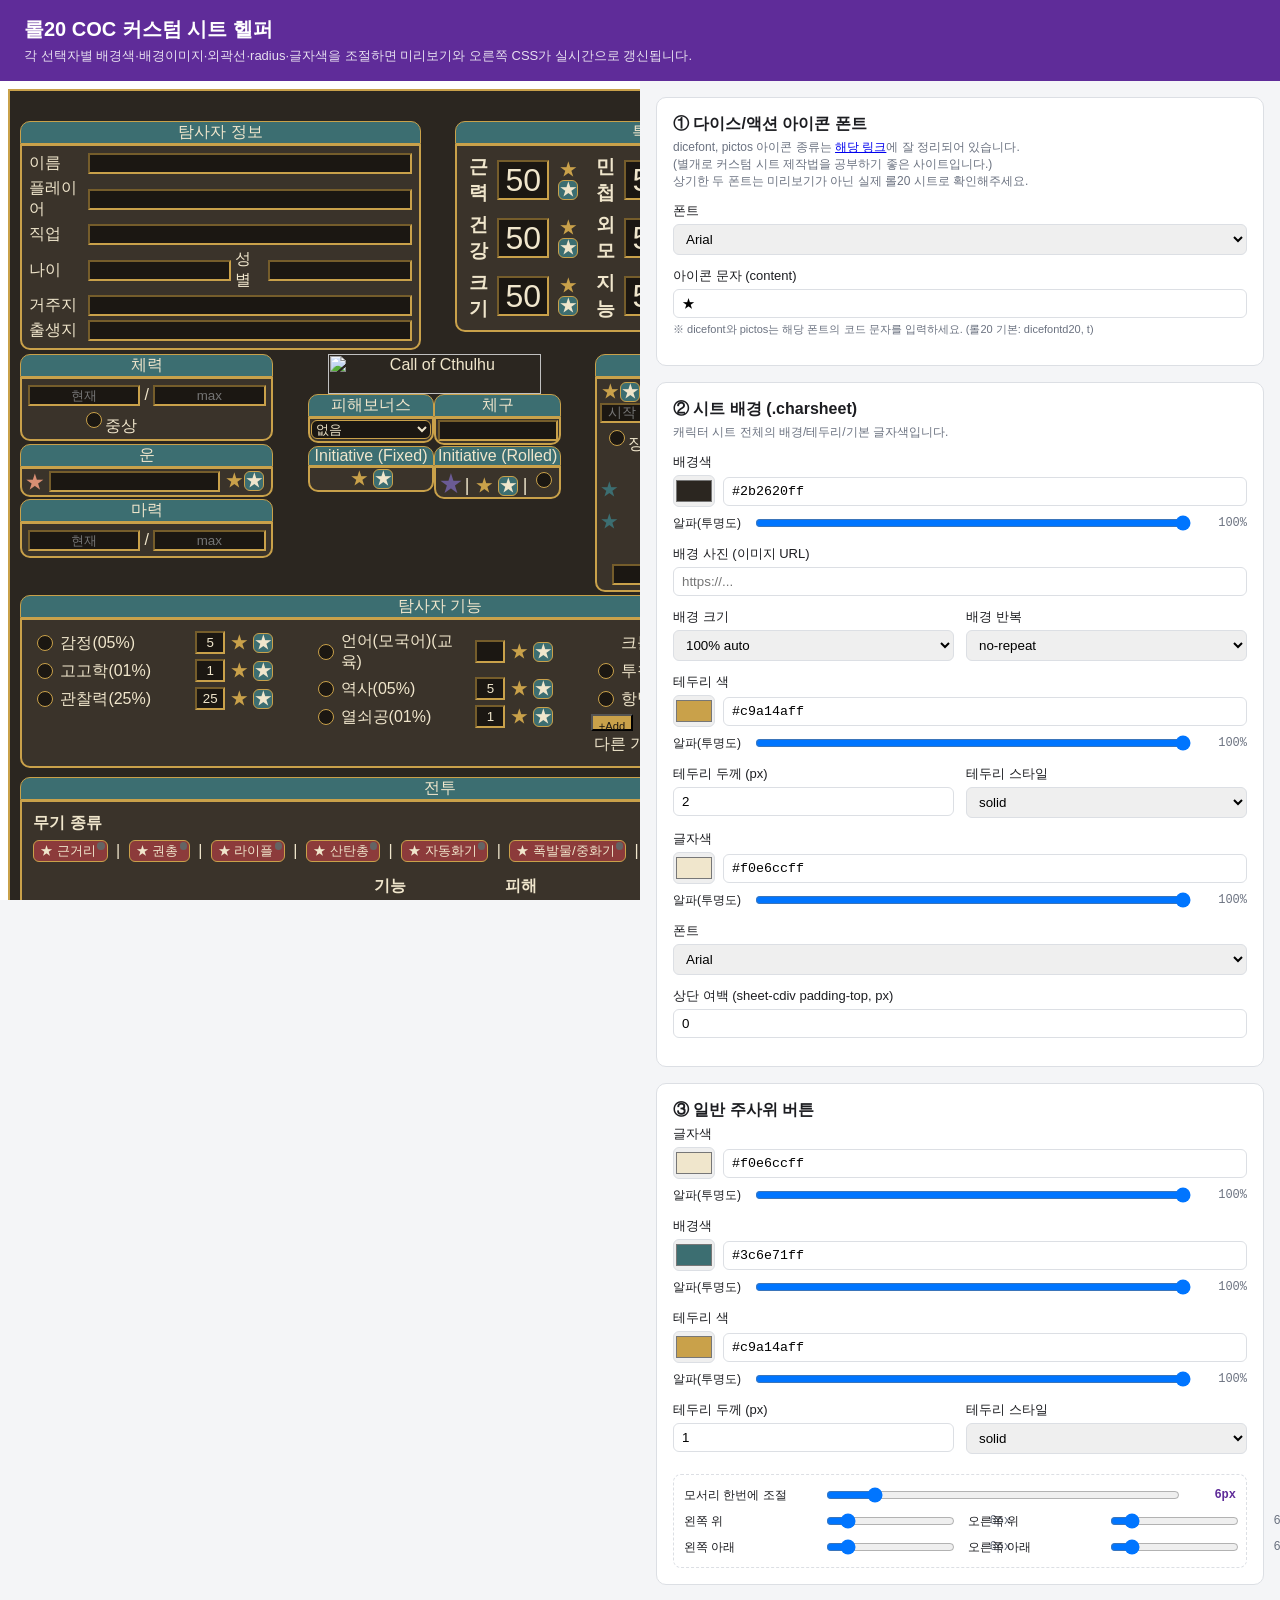
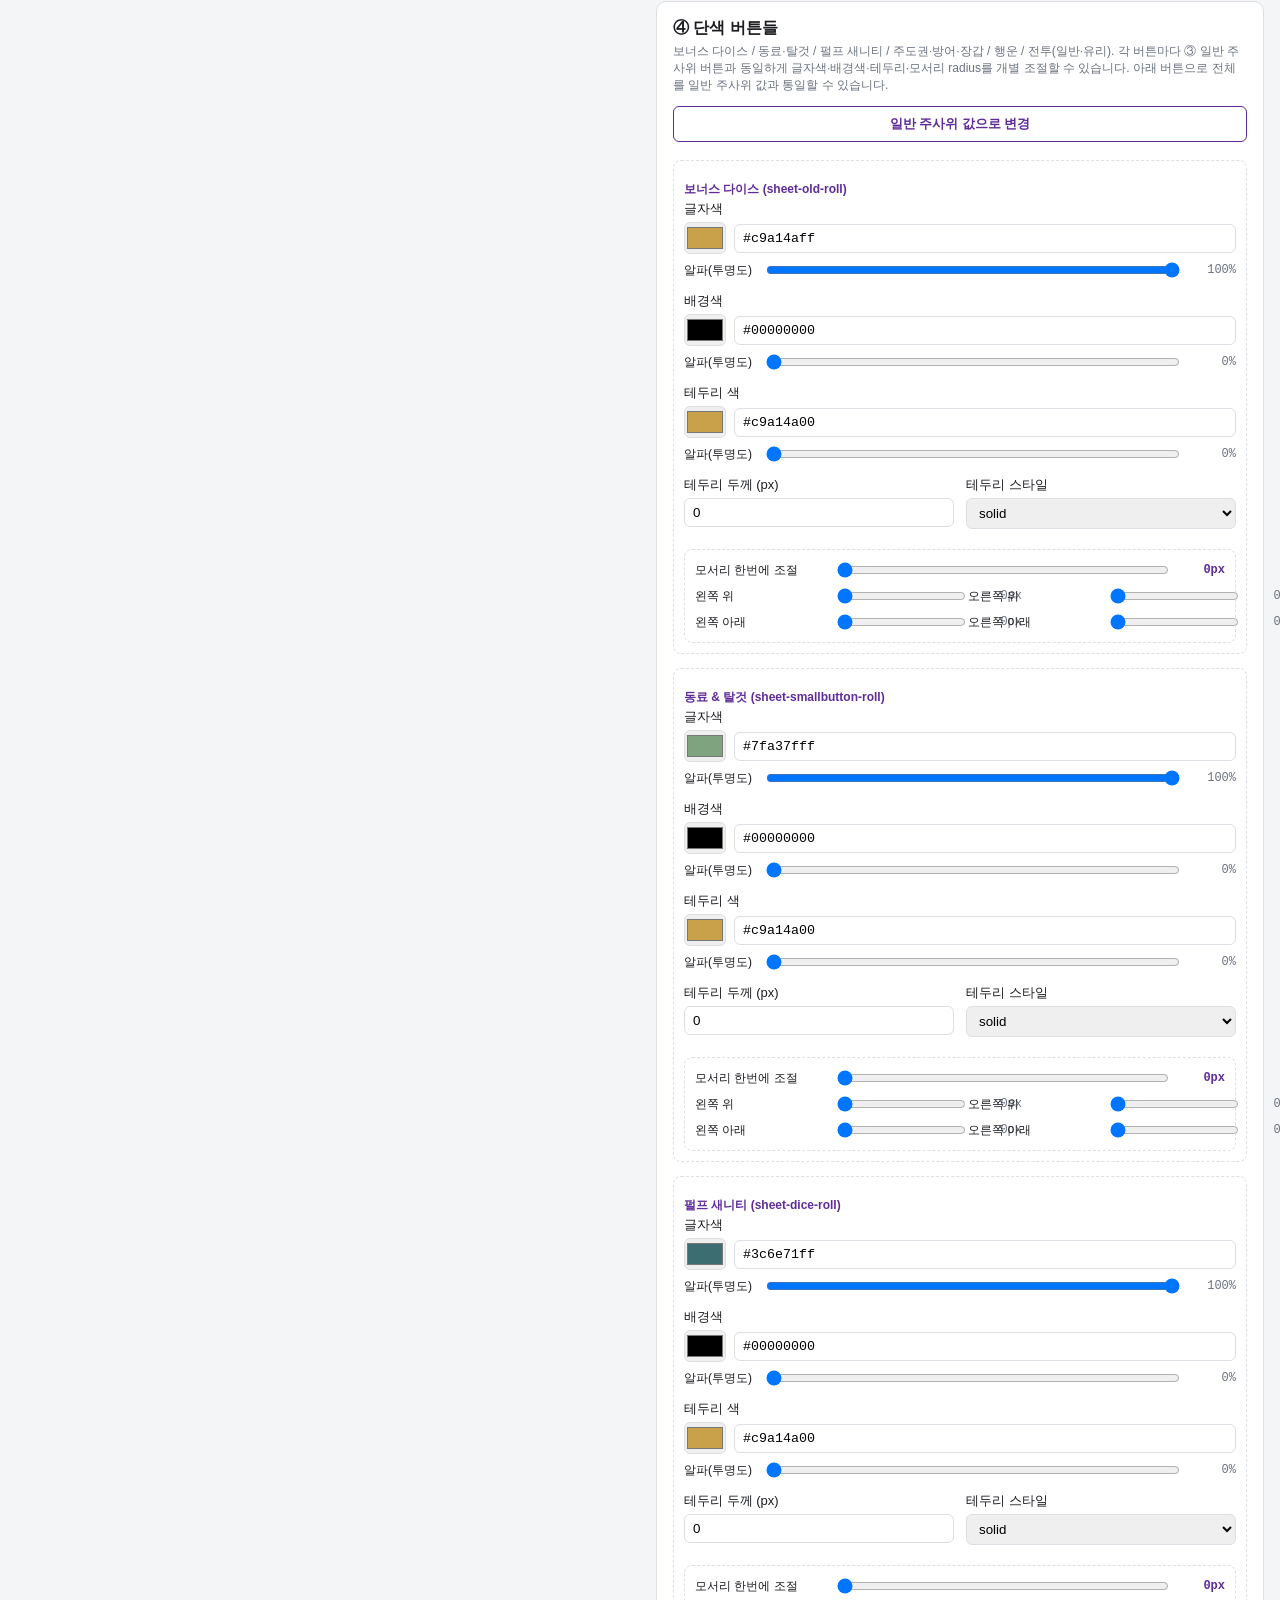
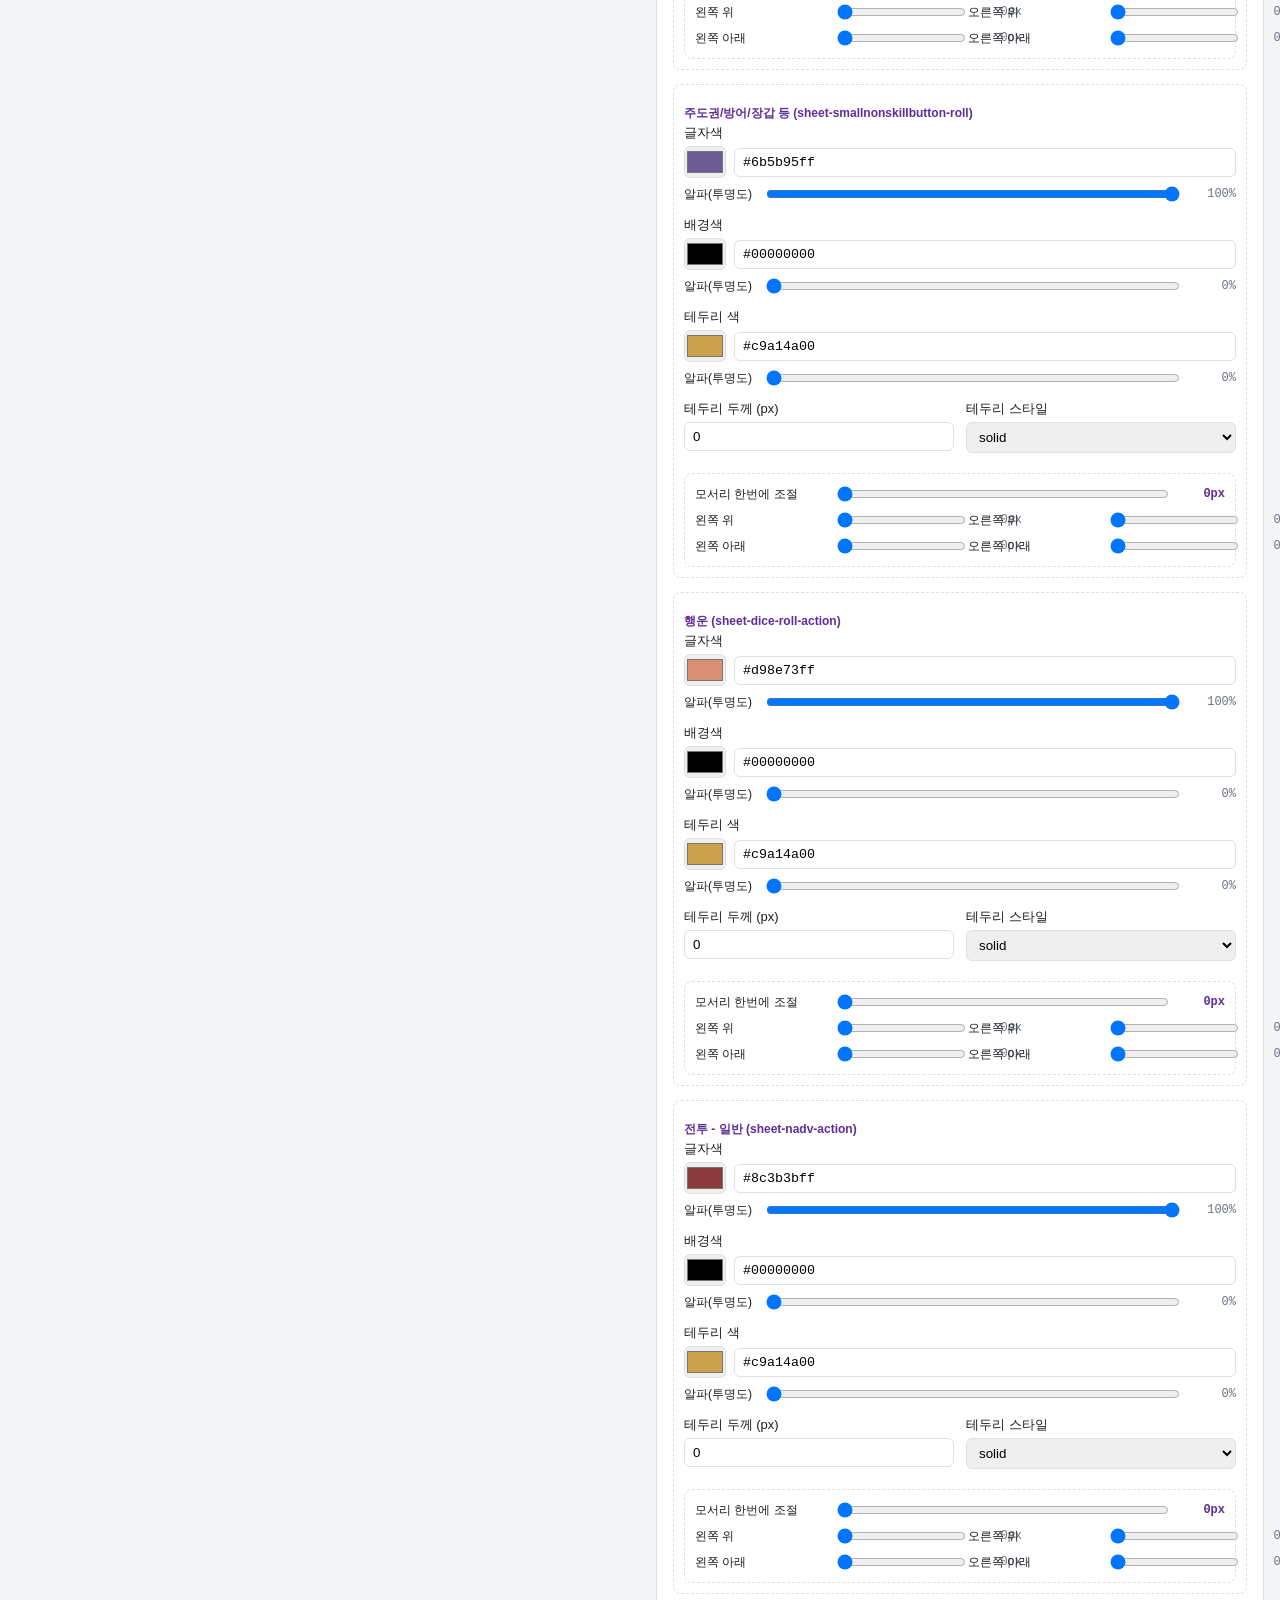
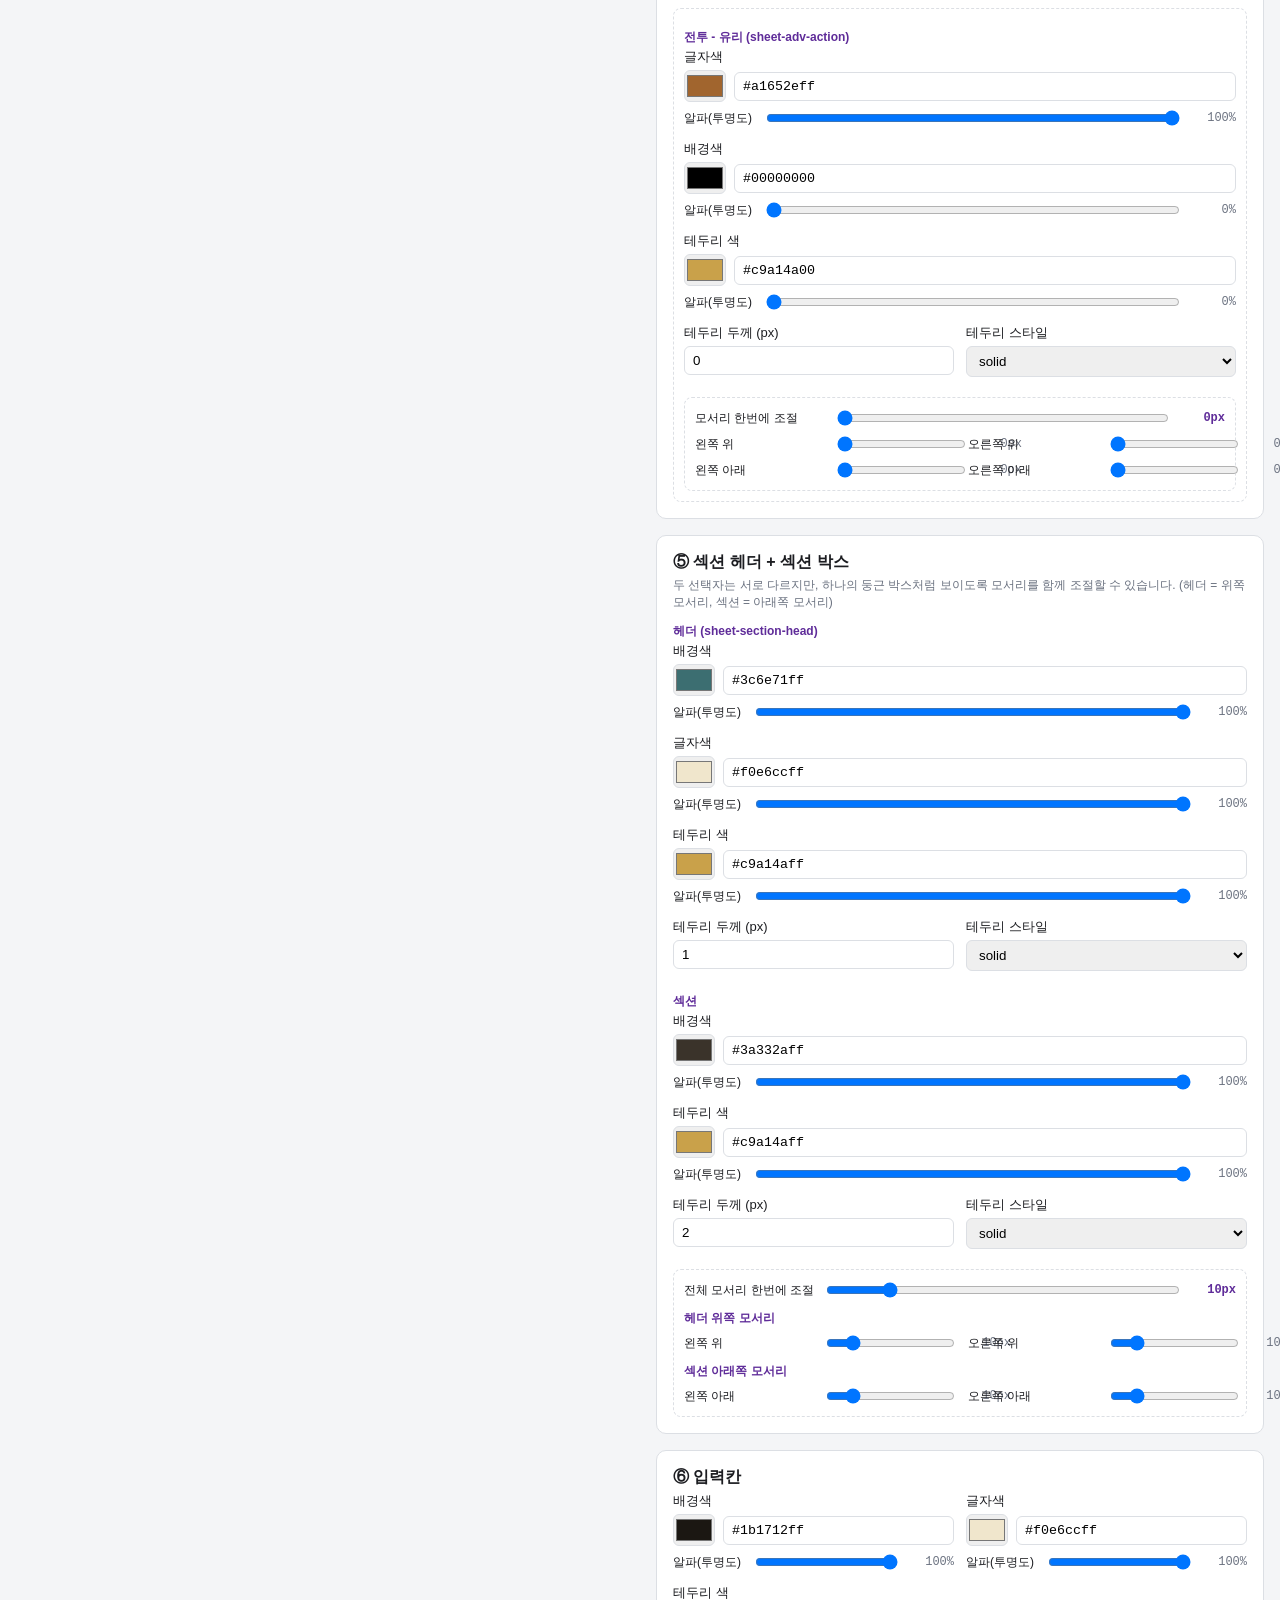
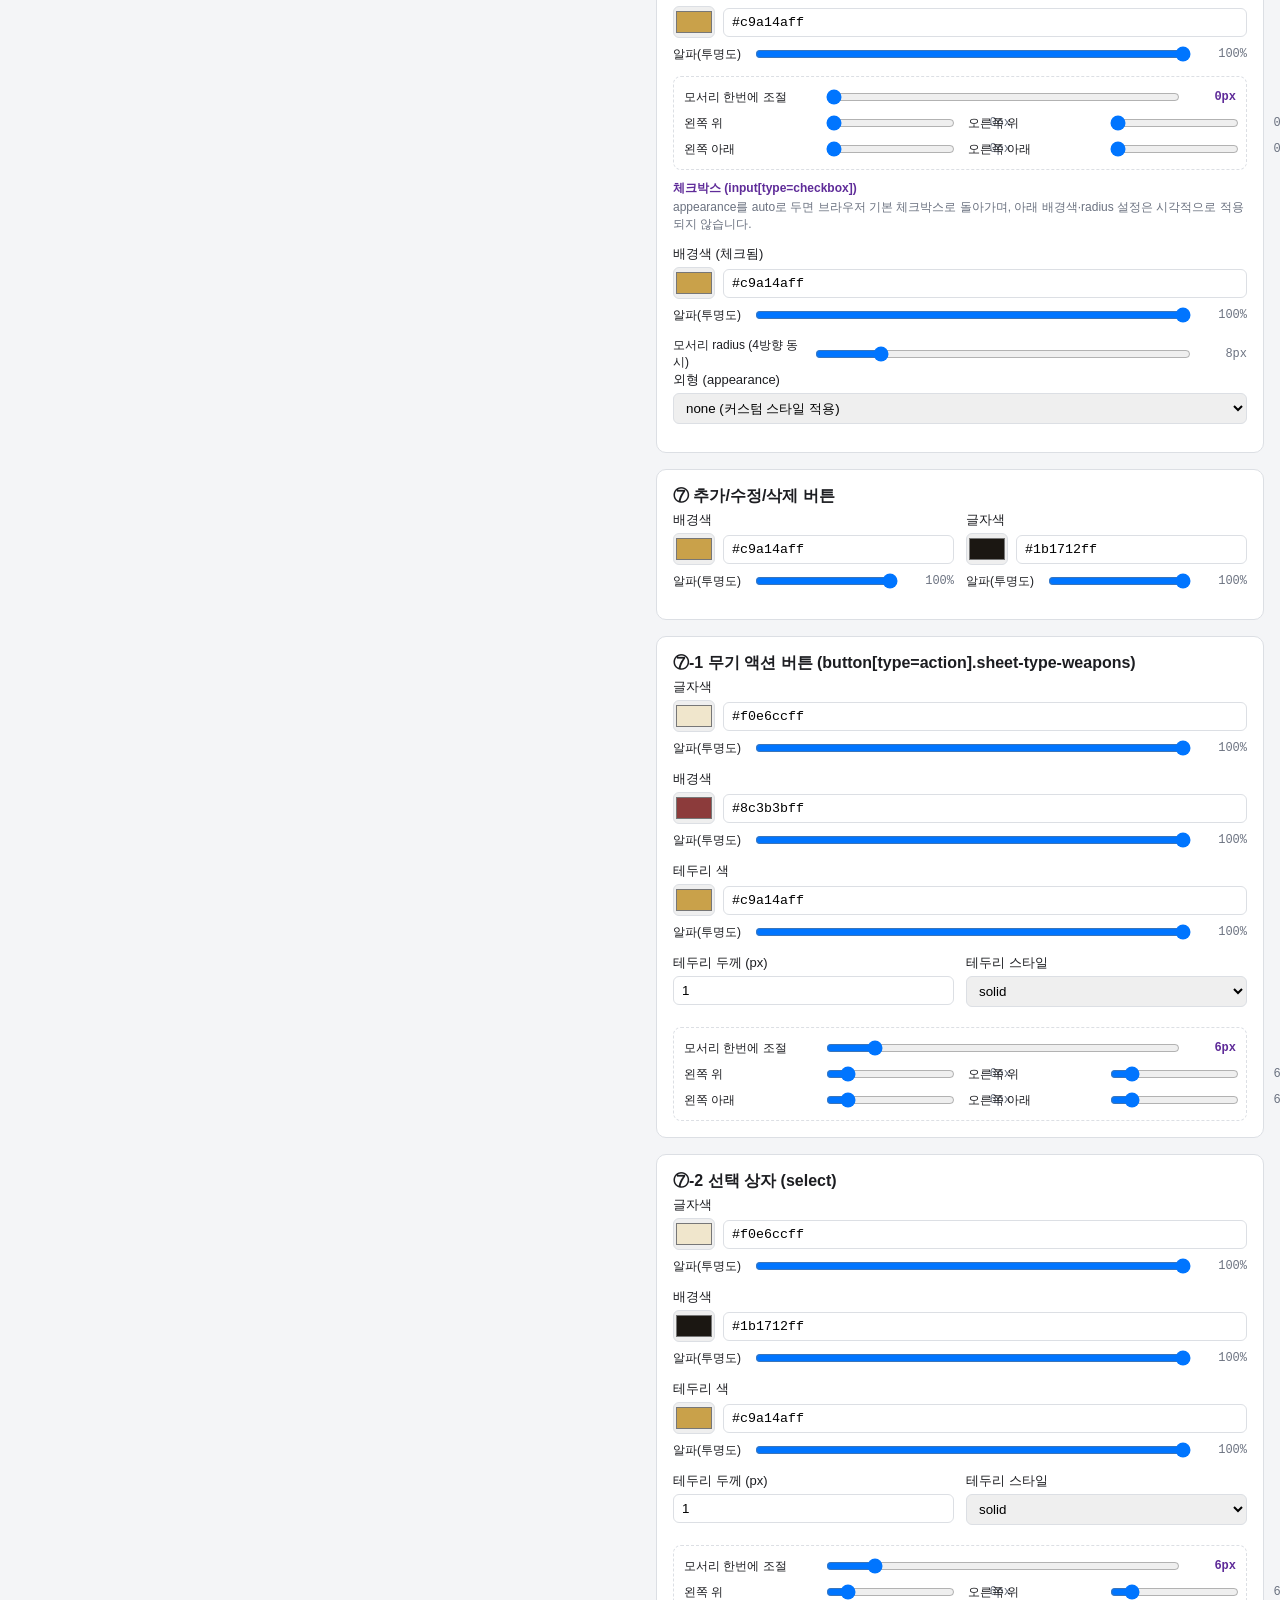
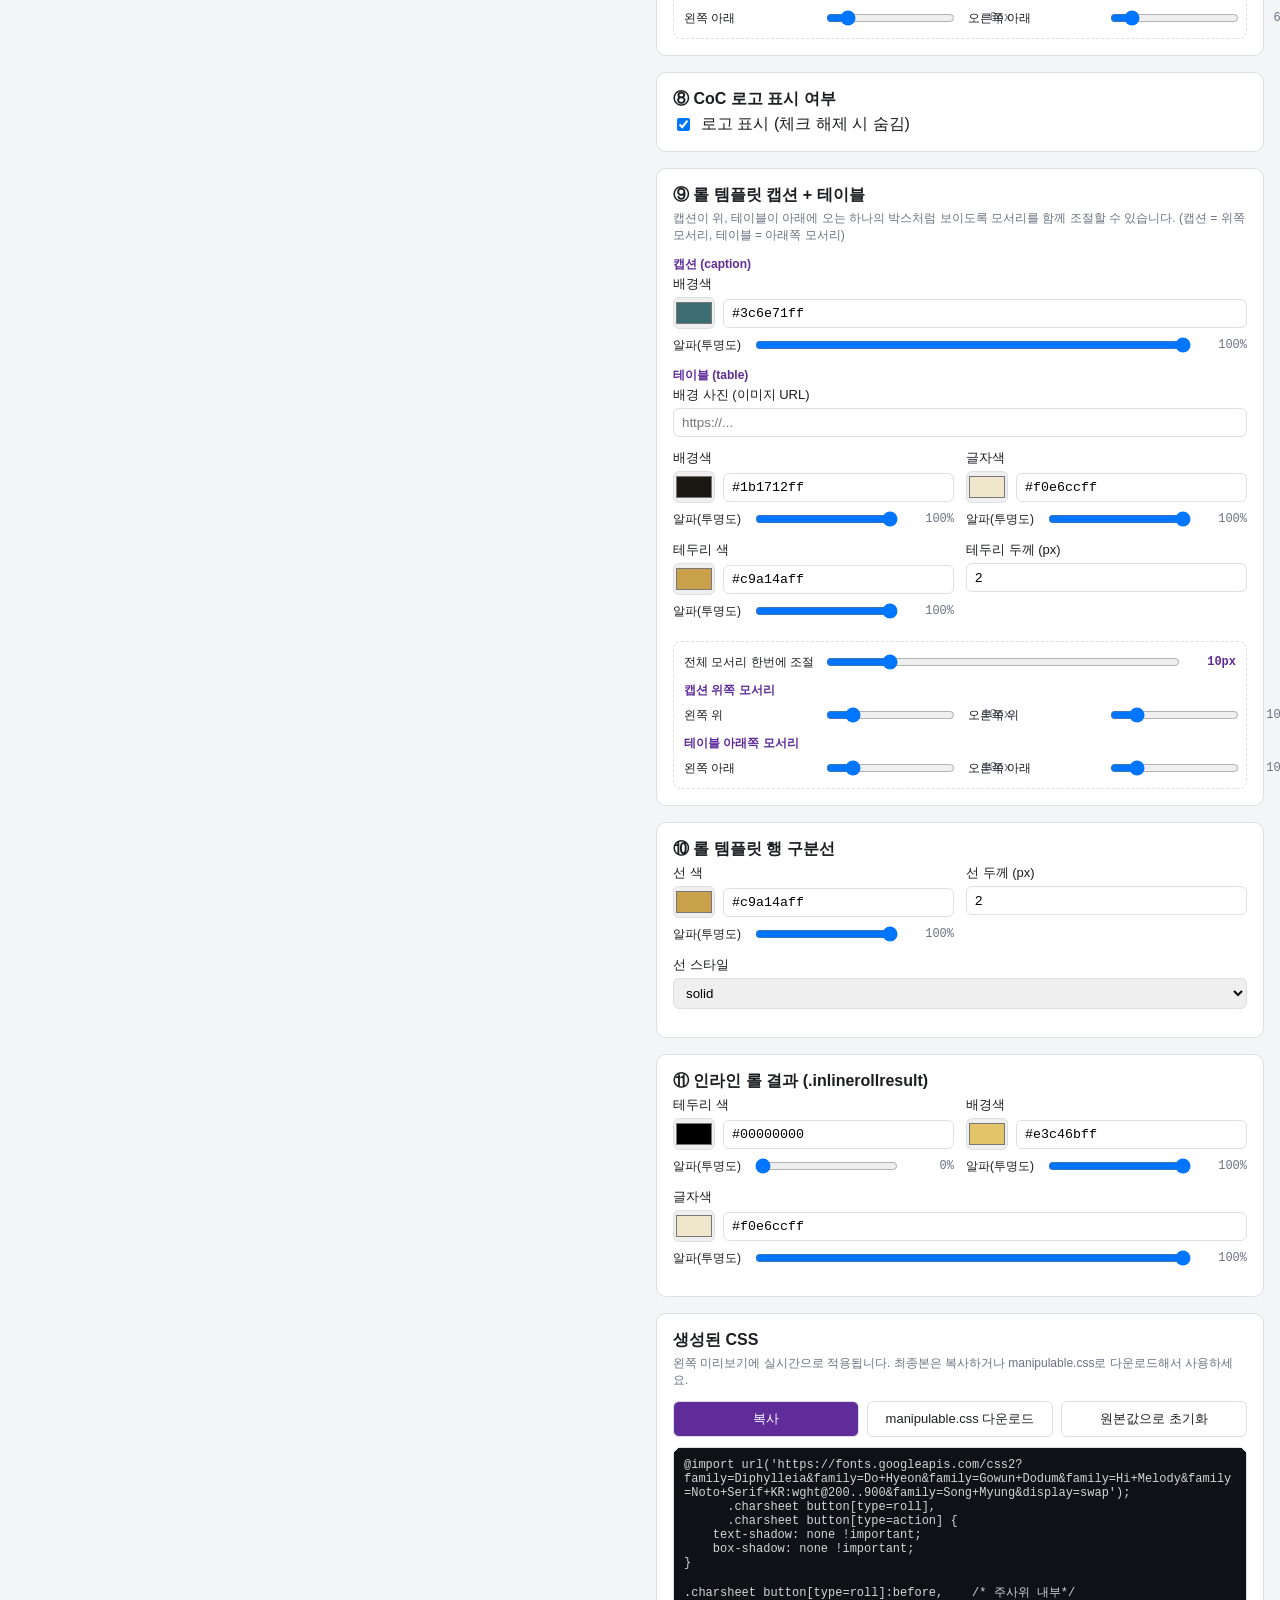
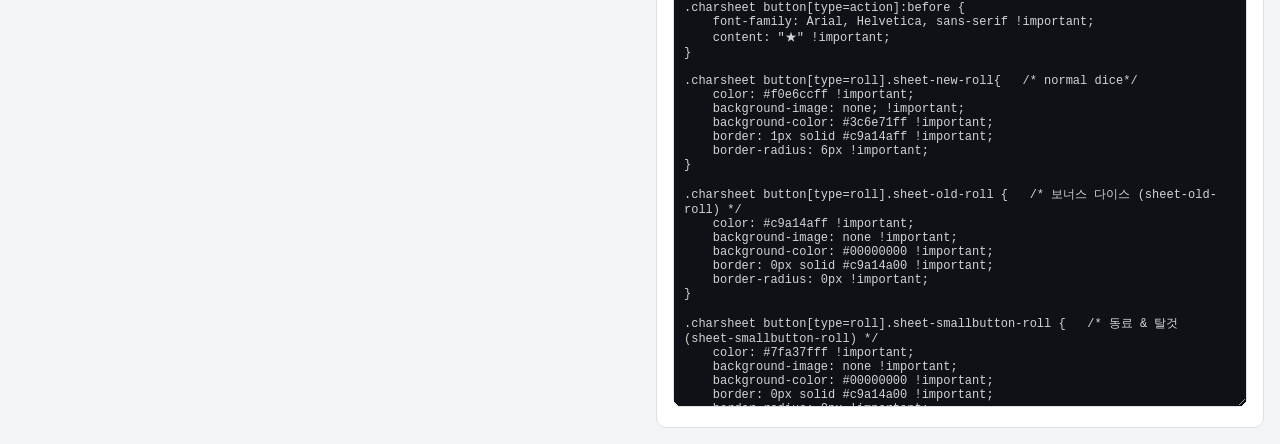
==== commit 96a5f31d: "third" ====
--- a/index.html
+++ b/index.html
@@ -118,6 +118,10 @@
             <option value="'Diphylleia', cursive">Diphylleia</option>
           </select>
         </div>
+        <div class="field">
+          <label>상단 여백 (sheet-cdiv padding-top, px)</label>
+          <input type="number" data-path="charsheet.cdivPaddingTop" value="0" step="10">
+        </div>
       </div>
 
       <div class="card">
@@ -317,6 +321,46 @@
             <input type="text" data-path="input.borderColor" data-hex="true" maxlength="9" spellcheck="false"
               value="#c9a14a">
           </div>
+        </div>
+        <div class="radius-block">
+          <div class="range-field master">
+            <label>모서리 한번에 조절</label>
+            <input type="range" id="inputRadiusMaster" min="0" max="50" value="0">
+            <span class="val" id="inputRadiusMasterVal">0px</span>
+          </div>
+          <div class="corner-grid">
+            <div class="range-field"><label>왼쪽 위</label><input type="range" min="0" max="50" value="0"
+                data-path="input.radius.tl"><span class="val">0px</span></div>
+            <div class="range-field"><label>오른쪽 위</label><input type="range" min="0" max="50" value="0"
+                data-path="input.radius.tr"><span class="val">0px</span></div>
+            <div class="range-field"><label>왼쪽 아래</label><input type="range" min="0" max="50" value="0"
+                data-path="input.radius.bl"><span class="val">0px</span></div>
+            <div class="range-field"><label>오른쪽 아래</label><input type="range" min="0" max="50" value="0"
+                data-path="input.radius.br"><span class="val">0px</span></div>
+          </div>
+        </div>
+
+        <div class="subgroup-title">체크박스 (input[type=checkbox])</div>
+        <p class="desc">appearance를 auto로 두면 브라우저 기본 체크박스로 돌아가며, 아래 배경색·radius 설정은 시각적으로 적용되지 않습니다.</p>
+        <div class="field">
+          <label>배경색 (체크됨)</label>
+          <div class="color-row">
+            <input type="color" data-path="checkbox.bgColor" value="#c9a14a">
+            <input type="text" data-path="checkbox.bgColor" data-hex="true" maxlength="9" spellcheck="false"
+              value="#c9a14aff">
+          </div>
+        </div>
+        <div class="range-field">
+          <label>모서리 radius (4방향 동시)</label>
+          <input type="range" min="0" max="50" value="8" data-path="checkbox.radius">
+          <span class="val">8px</span>
+        </div>
+        <div class="field">
+          <label>외형 (appearance)</label>
+          <select data-path="checkbox.appearance">
+            <option value="none">none (커스텀 스타일 적용)</option>
+            <option value="auto">auto (기본 체크박스로 복귀)</option>
+          </select>
         </div>
       </div>
 
@@ -651,6 +695,7 @@
         borderStyle: 'solid',
         fontColor: '#f0e6ccff',
         fontFamily: 'Arial',
+        cdivPaddingTop: 0,
       },
       normalRoll: {
         fontColor: '#f0e6ccff',
@@ -690,6 +735,12 @@
         bgColor: '#1b1712ff',
         fontColor: '#f0e6ccff',
         borderColor: '#c9a14aff',
+        radius: { tl: 0, tr: 0, br: 0, bl: 0 },
+      },
+      checkbox: {
+        bgColor: '#c9a14aff',
+        radius: 8,
+        appearance: 'none',
       },
       repcontrol: {
         bgColor: '#c9a14aff',
@@ -786,6 +837,7 @@
 
     const STATIC_MASTER_GROUPS = [
       { masterId: 'normalRollRadiusMaster', valId: 'normalRollRadiusMasterVal', paths: ['normalRoll.radius.tl', 'normalRoll.radius.tr', 'normalRoll.radius.br', 'normalRoll.radius.bl'] },
+      { masterId: 'inputRadiusMaster', valId: 'inputRadiusMasterVal', paths: ['input.radius.tl', 'input.radius.tr', 'input.radius.br', 'input.radius.bl'] },
       { masterId: 'weaponActionRadiusMaster', valId: 'weaponActionRadiusMasterVal', paths: ['weaponAction.radius.tl', 'weaponAction.radius.tr', 'weaponAction.radius.br', 'weaponAction.radius.bl'] },
       { masterId: 'selectBoxRadiusMaster', valId: 'selectBoxRadiusMasterVal', paths: ['selectBox.radius.tl', 'selectBox.radius.tr', 'selectBox.radius.br', 'selectBox.radius.bl'] },
       { masterId: 'rollCaptionTableRadiusMaster', valId: 'rollCaptionTableRadiusMasterVal', paths: ['rollCaption.radiusTL', 'rollCaption.radiusTR', 'rollTable.radiusBR', 'rollTable.radiusBL'] },
@@ -907,6 +959,10 @@
     font-family: ${s.charsheet.fontFamily} !important;
 }`);
 
+      parts.push(`.sheet-cdiv {    /* 캐릭터 시트 컨테이너 상단 여백 */
+    padding-top: ${s.charsheet.cdivPaddingTop}px !important;
+}`);
+
       parts.push(`h4.sheet-section-head {    /* 각 칸 헤더 */
     background-image: none !important;
     background-color: ${head.bgColor} !important;
@@ -925,6 +981,20 @@
     background-color: ${s.input.bgColor} !important;
     color: ${s.input.fontColor} !important;
     border-color: ${s.input.borderColor} !important;
+    font-family: ${s.charsheet.fontFamily} !important;
+    ${radiusCSS(s.input.radius)}
+}`);
+
+      parts.push(`.charsheet input[type="checkbox"]{    /* 체크박스 */
+    width: 1rem;
+    height: 1rem;
+    border-radius: ${s.checkbox.radius}px !important;
+    border: 1px solid #999;
+    appearance: ${s.checkbox.appearance} !important;
+    cursor: pointer;
+}
+.charsheet input[type="checkbox"]:checked {
+    background-color: ${s.checkbox.bgColor} !important;
 }`);
 
       parts.push(`.charsheet .repcontrol_add,
@@ -932,9 +1002,11 @@
 .charsheet .repcontrol_del {
     background: ${s.repcontrol.bgColor} !important;
     color: ${s.repcontrol.fontColor} !important;
+    font-family: ${s.charsheet.fontFamily} !important;
 }`);
 
       parts.push(`.charsheet button[type=action].sheet-type-weapons {    /* 무기 액션 버튼 */
+    font-family: ${s.charsheet.fontFamily} !important;
     color: ${s.weaponAction.fontColor} !important;
     background-image: none !important;
     background-color: ${s.weaponAction.bgColor} !important;
@@ -959,7 +1031,7 @@
     background-repeat: no-repeat !important;
     background-position: bottom center !important;
     background-size: 100% !important;
-    font-family: cursive !important;
+    font-family: ${s.charsheet.fontFamily} !important;
     color: ${s.rollTable.fontColor} !important;
     background-color: ${s.rollTable.bgColor} !important;
     border-color: ${s.rollTable.borderColor} !important;
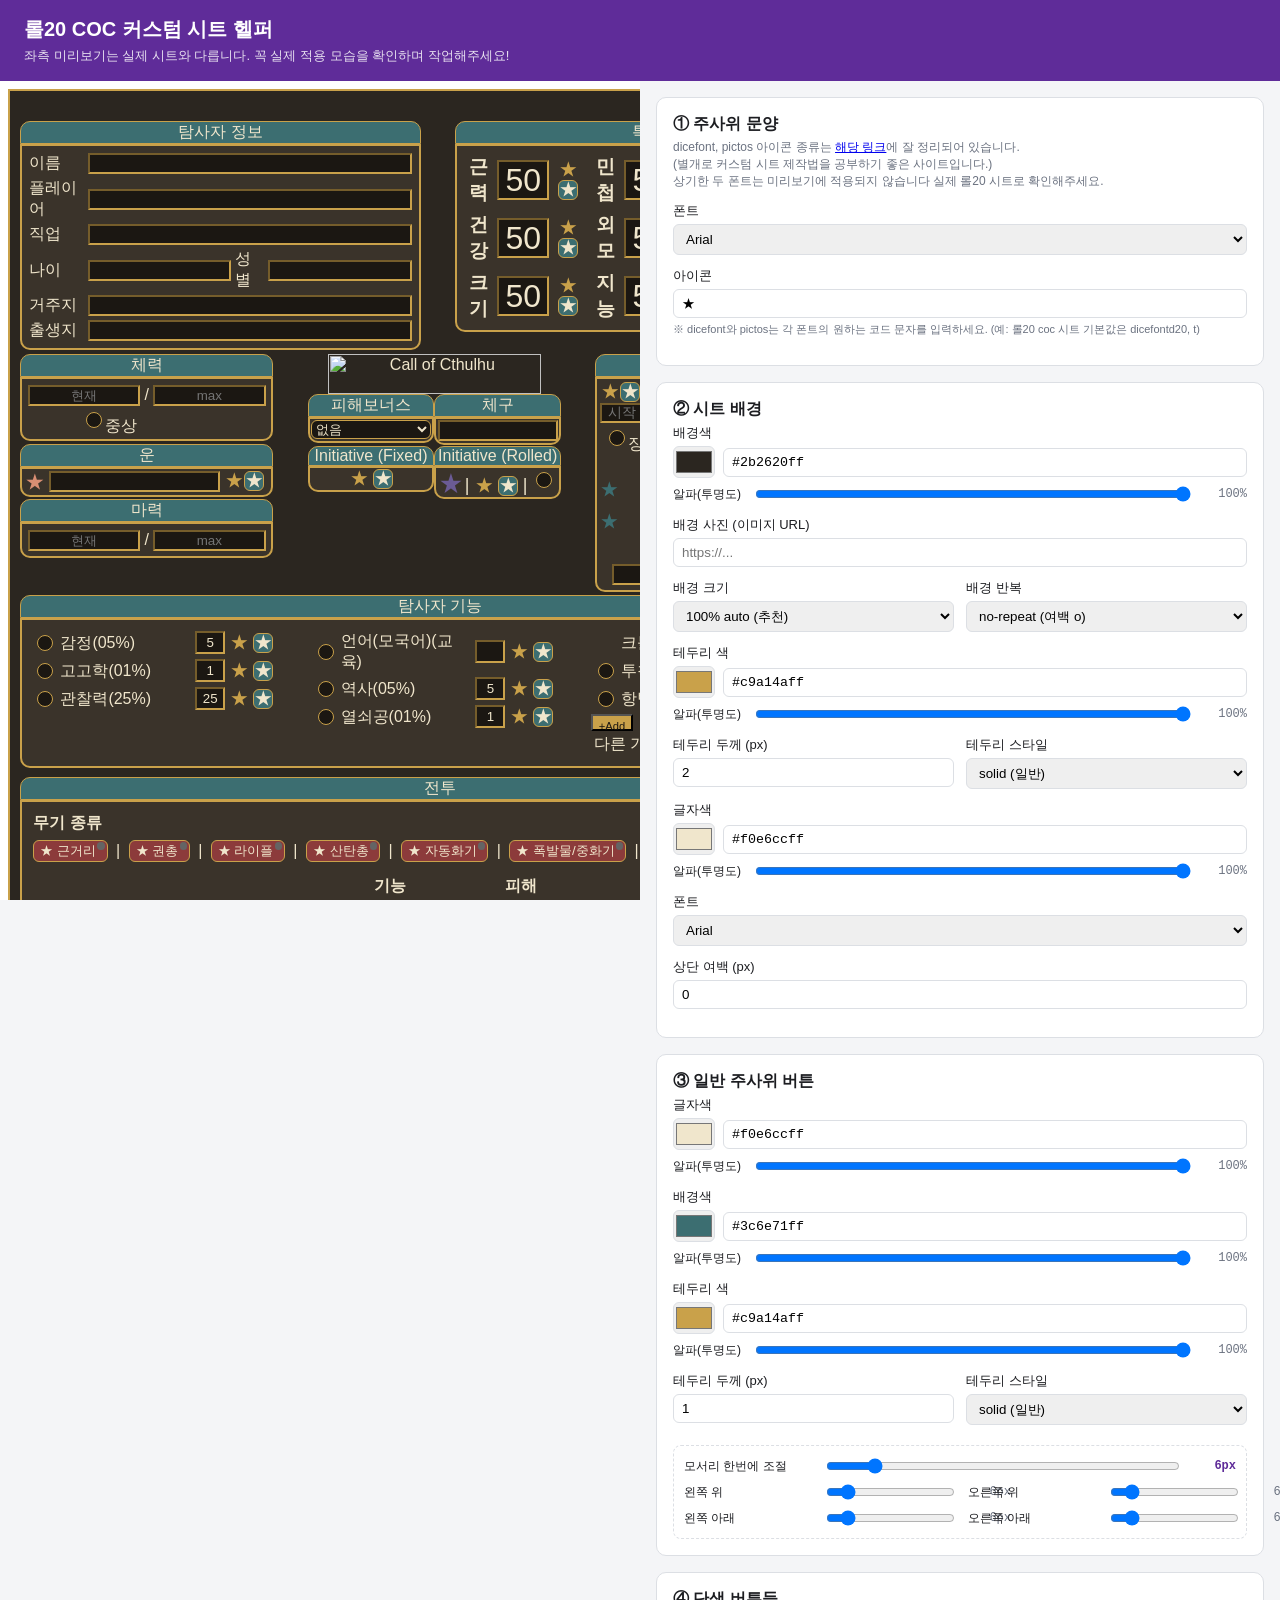
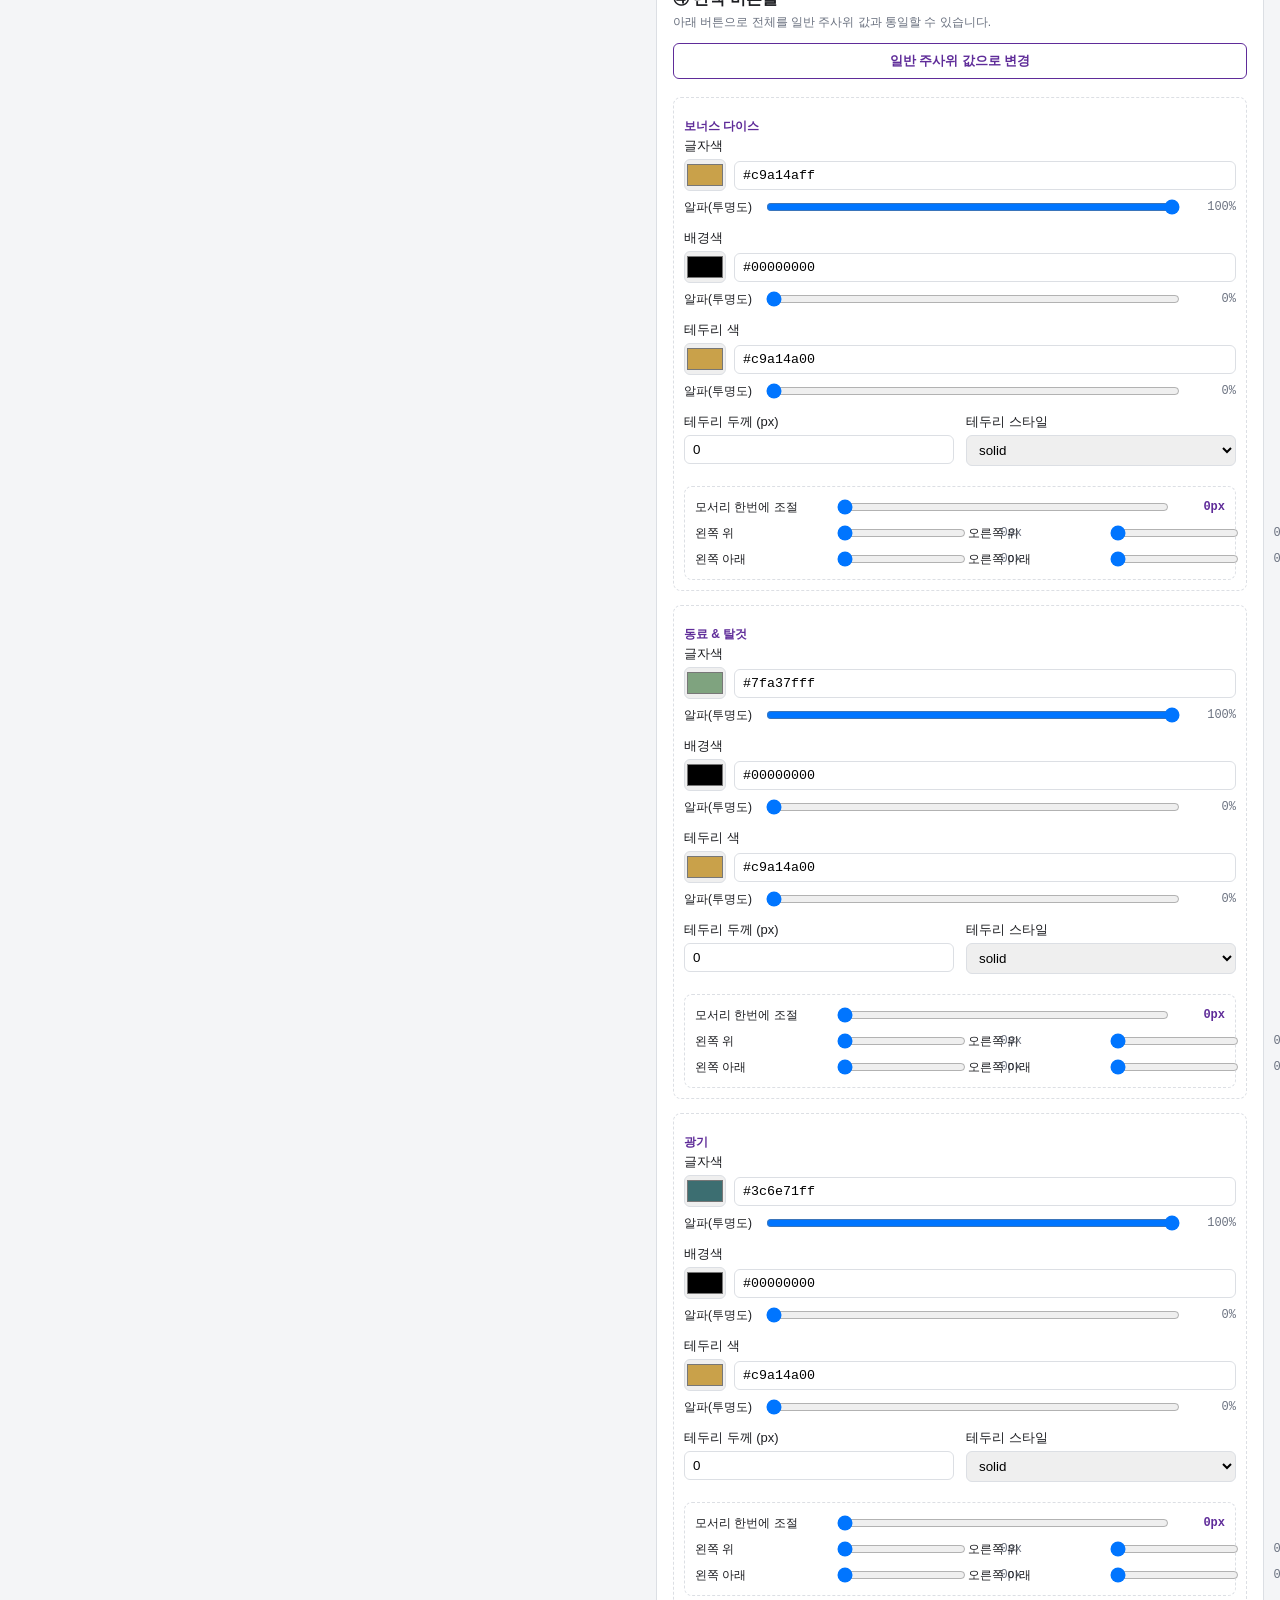
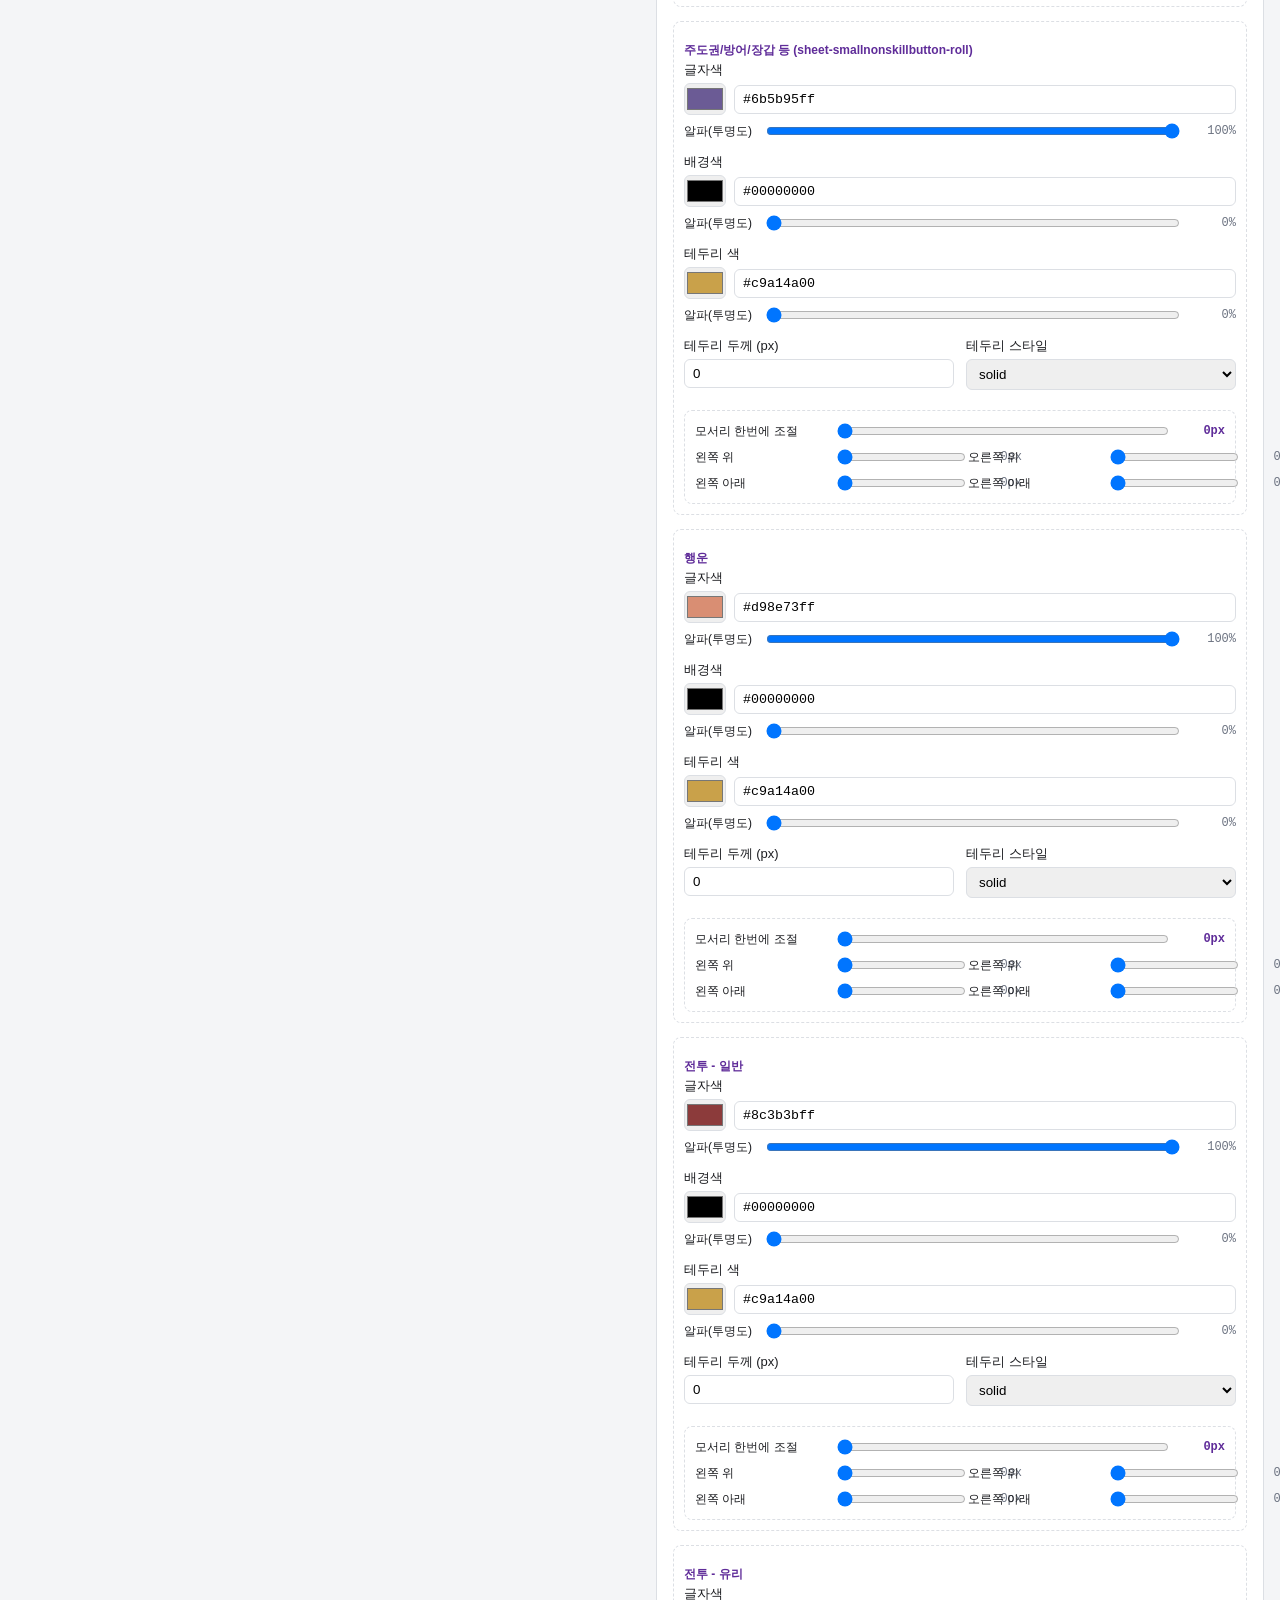
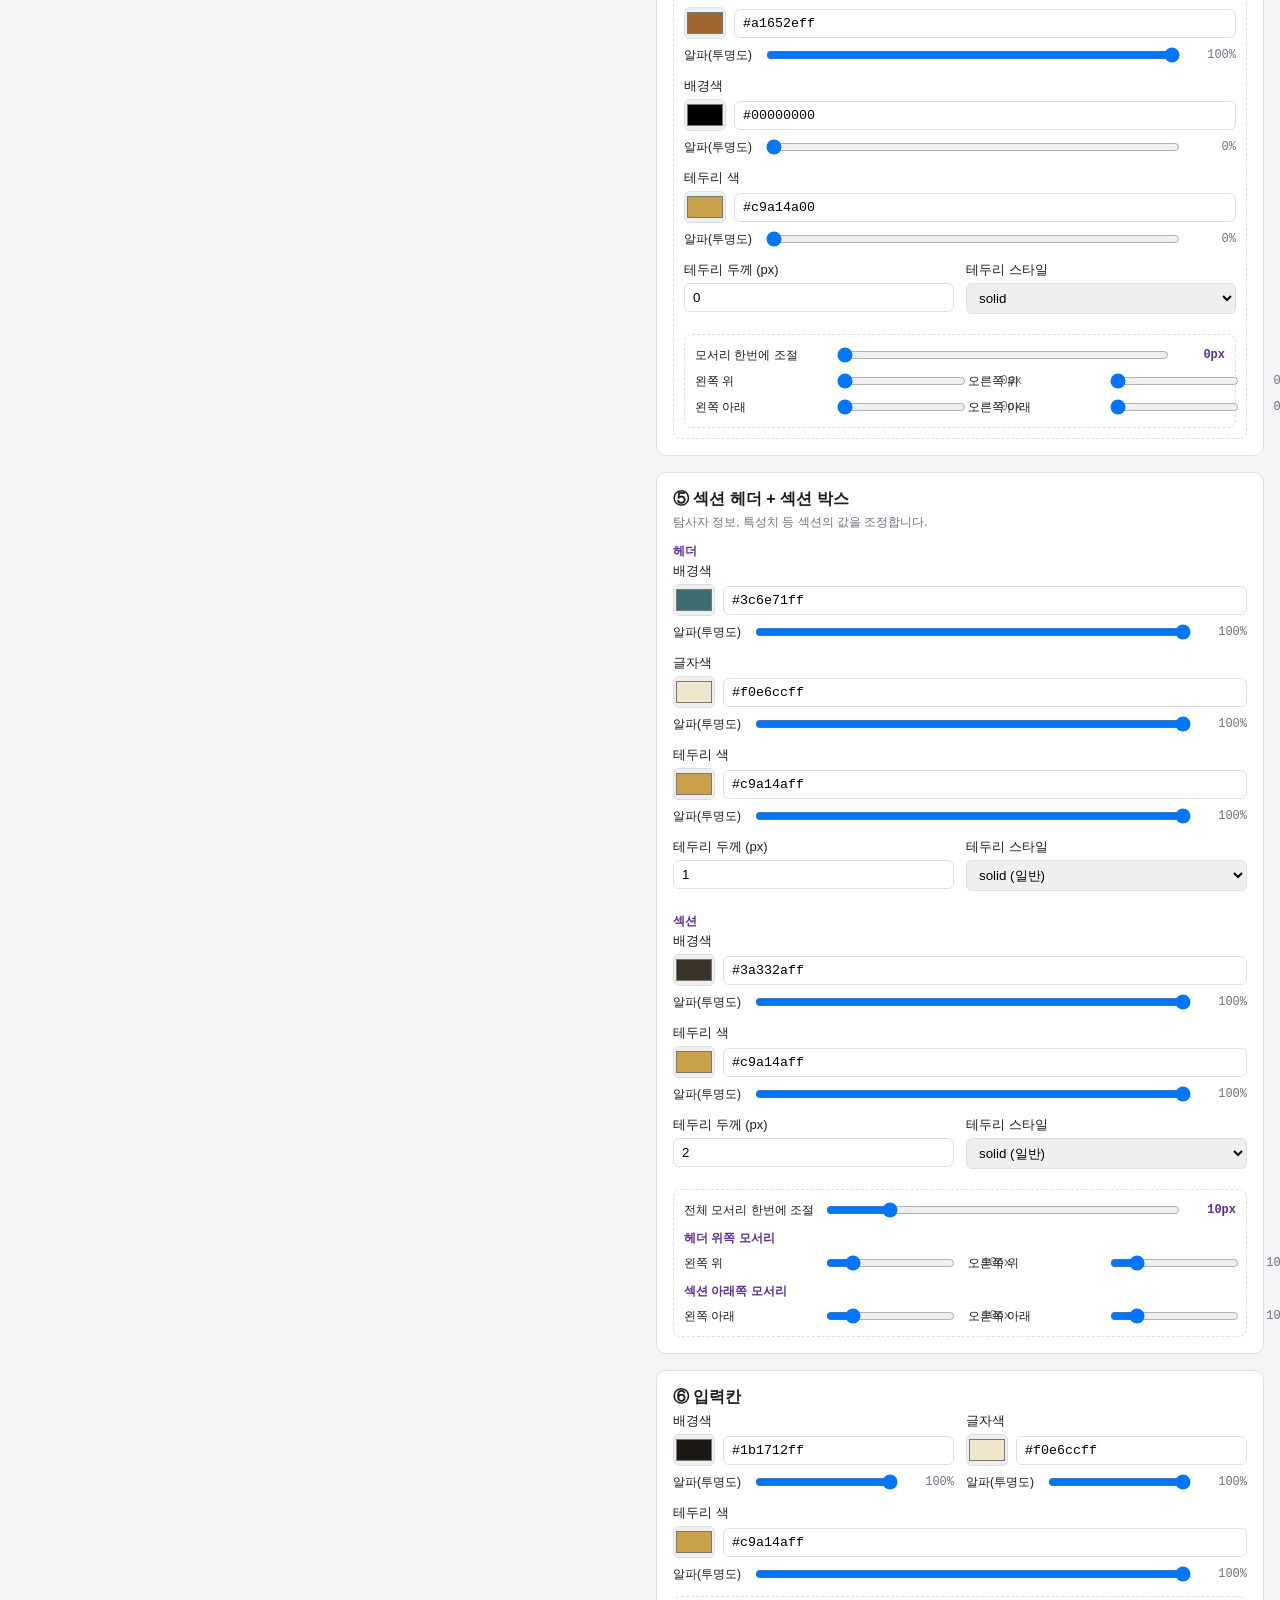
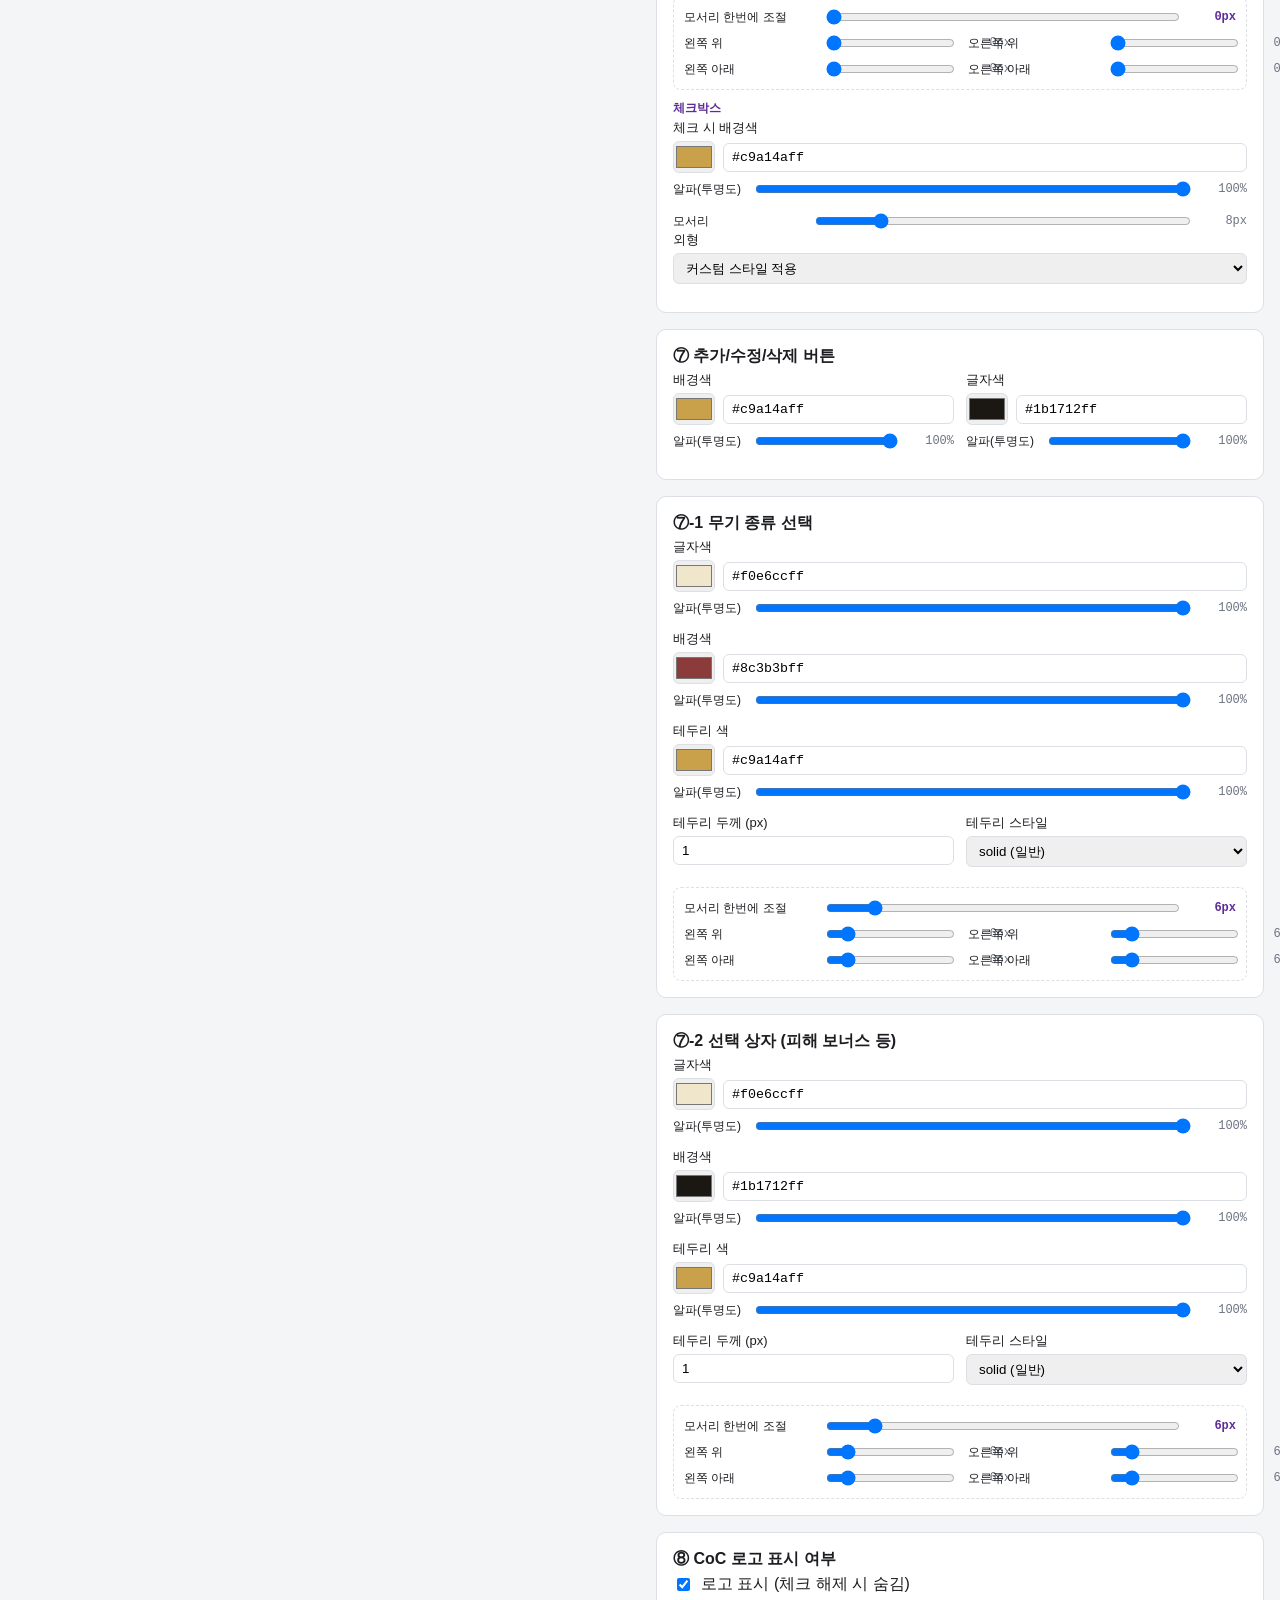
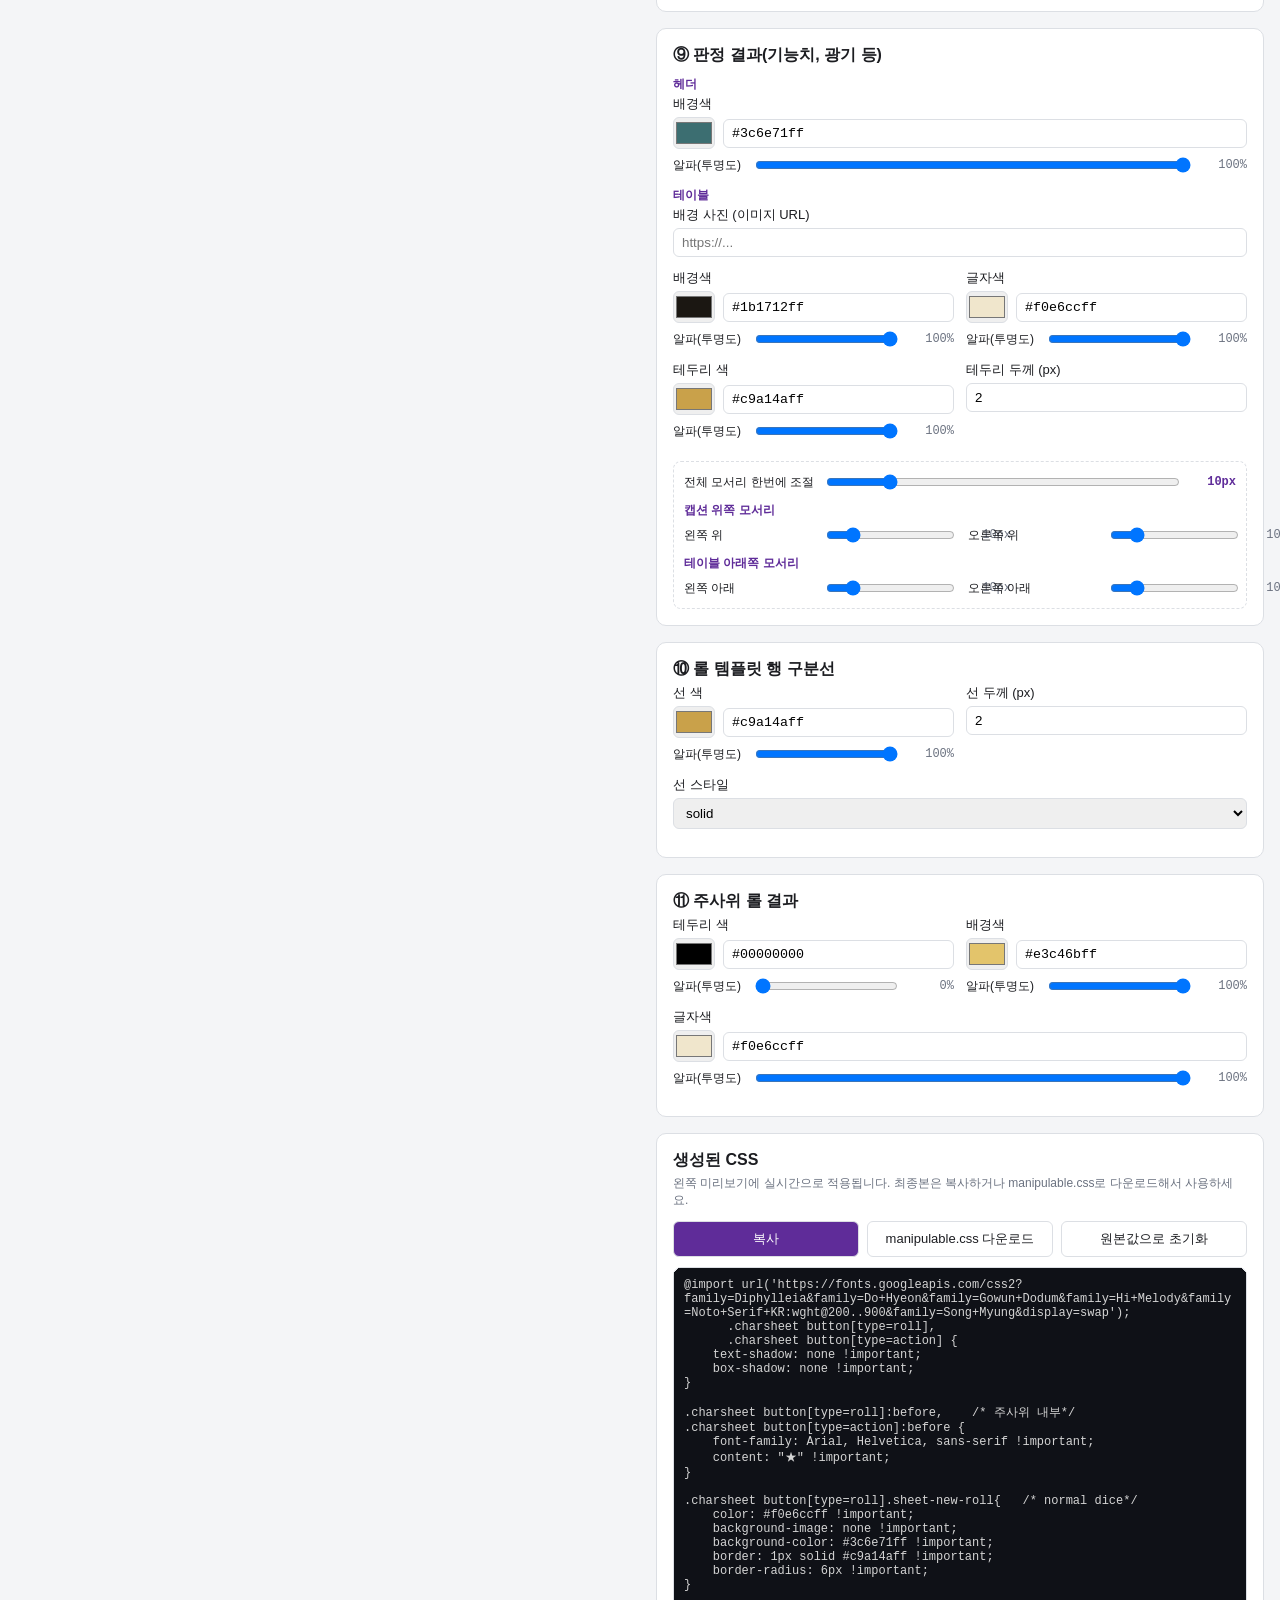
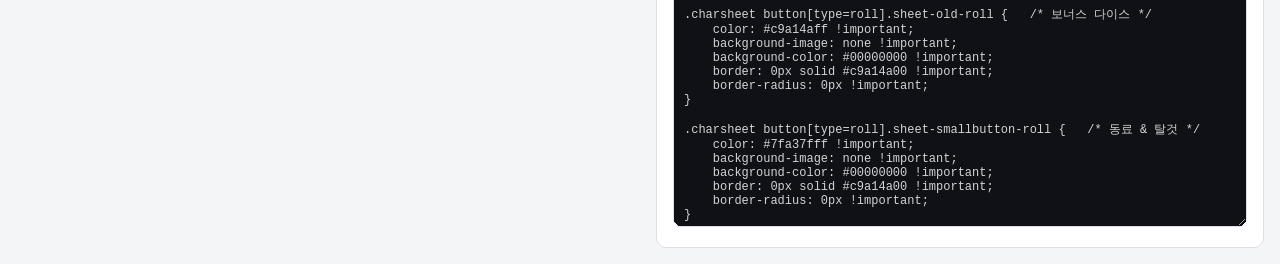
==== commit 9ff020dc: "explain smooth" ====
--- a/index.html
+++ b/index.html
@@ -10,7 +10,7 @@
 <body>
   <header>
     <h1>롤20 COC 커스텀 시트 헬퍼</h1>
-    <p>각 선택자별 배경색·배경이미지·외곽선·radius·글자색을 조절하면 미리보기와 오른쪽 CSS가 실시간으로 갱신됩니다.</p>
+    <p>좌측 미리보기는 실제 시트와 다릅니다. 꼭 실제 적용 모습을 확인하며 작업해주세요!</p>
   </header>
 
   <p id="liveSyncNote">⚠ 미리보기와의 실시간 연동에 실패했습니다. 브라우저가 로컬 파일 간 접근을 차단하고 있을 수 있습니다 (로컬 서버로 열면 해결됩니다).</p>
@@ -20,27 +20,26 @@
   <div id="app">
     <div class="col-left">
       <div class="card">
-        <h2>① 다이스/액션 아이콘 폰트</h2>
-        <p class="desc">dicefont, pictos 아이콘 종류는 <a href="https://wiki.roll20.net/CSS_Wizardry#Icon_Fonts">해당 링크</a>에 잘 정리되어 있습니다. <br>(별개로 커스텀 시트 제작법을 공부하기 좋은 사이트입니다.)<br>상기한 두 폰트는 미리보기가 아닌 실제 롤20 시트로 확인해주세요.</p>
+        <h2>① 주사위 문양</h2>
+        <p class="desc">dicefont, pictos 아이콘 종류는 <a href="https://wiki.roll20.net/CSS_Wizardry#Icon_Fonts">해당 링크</a>에 잘 정리되어 있습니다. <br>(별개로 커스텀 시트 제작법을 공부하기 좋은 사이트입니다.)<br>상기한 두 폰트는 미리보기에 적용되지 않습니다 실제 롤20 시트로 확인해주세요.</p>
         <div class="field">
           <label>폰트</label>
           <select data-path="beforeFont">
             <option value="Arial, Helvetica, sans-serif">Arial</option>
-            <option value="'Noto Serif KR', sserif">Noto Serif KR</option>
+            <option value="'Noto Serif KR', serif">Noto Serif KR</option>
             <option value="dicefontd20">dicefontd20</option>
             <option value="pictos">pictos</option>
           </select>
         </div>
         <div class="field">
-          <label>아이콘 문자 (content)</label>
+          <label>아이콘</label>
           <input type="text" data-path="beforeContent" maxlength="4" value="★">
-          <p class="note">※ dicefont와 pictos는 해당 폰트의 코드 문자를 입력하세요. (롤20 기본: dicefontd20, t)</p>
+          <p class="note">※ dicefont와 pictos는 각 폰트의 원하는 코드 문자를 입력하세요. (예: 롤20 coc 시트 기본값은 dicefontd20, t)</p>
         </div>
       </div>
 
       <div class="card">
-        <h2>② 시트 배경 (.charsheet)</h2>
-        <p class="desc">캐릭터 시트 전체의 배경/테두리/기본 글자색입니다.</p>
+        <h2>② 시트 배경</h2>
         <div class="field">
           <label>배경색</label>
           <div class="color-row">
@@ -58,7 +57,7 @@
           <div class="field">
             <label>배경 크기</label>
             <select data-path="charsheet.bgSize">
-              <option value="100% auto">100% auto</option>
+              <option value="100% auto">100% auto (추천)</option>
               <option value="cover">cover</option>
               <option value="contain">contain</option>
               <option value="auto">auto</option>
@@ -67,7 +66,7 @@
           <div class="field">
             <label>배경 반복</label>
             <select data-path="charsheet.bgRepeat">
-              <option value="no-repeat">no-repeat</option>
+              <option value="no-repeat">no-repeat (여백 o)</option>
               <option value="repeat">repeat</option>
               <option value="repeat-x">repeat-x</option>
               <option value="repeat-y">repeat-y</option>
@@ -90,11 +89,11 @@
           <div class="field">
             <label>테두리 스타일</label>
             <select data-path="charsheet.borderStyle">
-              <option value="solid">solid</option>
-              <option value="dashed">dashed</option>
-              <option value="dotted">dotted</option>
-              <option value="double">double</option>
-              <option value="none">none</option>
+              <option value="solid">solid (일반)</option>
+              <option value="dashed">dashed (점선)</option>
+              <option value="dotted">dotted (간격 좁은 점선)</option>
+              <option value="double">double (겹선)</option>
+              <option value="none">none (없음)</option>
             </select>
           </div>
         </div>
@@ -119,7 +118,7 @@
           </select>
         </div>
         <div class="field">
-          <label>상단 여백 (sheet-cdiv padding-top, px)</label>
+          <label>상단 여백 (px)</label>
           <input type="number" data-path="charsheet.cdivPaddingTop" value="0" step="10">
         </div>
       </div>
@@ -158,11 +157,11 @@
           <div class="field">
             <label>테두리 스타일</label>
             <select data-path="normalRoll.borderStyle">
-              <option value="solid">solid</option>
-              <option value="dashed">dashed</option>
-              <option value="dotted">dotted</option>
-              <option value="double">double</option>
-              <option value="none">none</option>
+              <option value="solid">solid (일반)</option>
+              <option value="dashed">dashed (점선)</option>
+              <option value="dotted">dotted (간격 좁은 점선)</option>
+              <option value="double">double (겹선)</option>
+              <option value="none">none (없음)</option>
             </select>
           </div>
         </div>
@@ -187,15 +186,15 @@
 
       <div class="card">
         <h2>④ 단색 버튼들</h2>
-        <p class="desc">보너스 다이스 / 동료·탈것 / 펄프 새니티 / 주도권·방어·장갑 / 행운 / 전투(일반·유리). 각 버튼마다 ③ 일반 주사위 버튼과 동일하게 글자색·배경색·테두리·모서리 radius를 개별 조절할 수 있습니다. 아래 버튼으로 전체를 일반 주사위 값과 통일할 수 있습니다.</p>
+        <p class="desc">아래 버튼으로 전체를 일반 주사위 값과 통일할 수 있습니다.</p>
         <div class="simple-buttons-grid" id="simpleButtonsContainer"></div>
       </div>
 
       <div class="card">
         <h2>⑤ 섹션 헤더 + 섹션 박스</h2>
-        <p class="desc">두 선택자는 서로 다르지만, 하나의 둥근 박스처럼 보이도록 모서리를 함께 조절할 수 있습니다. (헤더 = 위쪽 모서리, 섹션 = 아래쪽 모서리)</p>
-
-        <div class="subgroup-title">헤더 (sheet-section-head)</div>
+        <p class="desc">탐사자 정보, 특성치 등 섹션의 값을 조정합니다.</p>
+
+        <div class="subgroup-title">헤더</div>
         <div class="field">
           <label>배경색</label>
           <div class="color-row">
@@ -228,11 +227,11 @@
           <div class="field">
             <label>테두리 스타일</label>
             <select data-path="sectionHead.borderStyle">
-              <option value="solid">solid</option>
-              <option value="dashed">dashed</option>
-              <option value="dotted">dotted</option>
-              <option value="double">double</option>
-              <option value="none">none</option>
+              <option value="solid">solid (일반)</option>
+              <option value="dashed">dashed (점선)</option>
+              <option value="dotted">dotted (간격 좁은 점선)</option>
+              <option value="double">double (겹선)</option>
+              <option value="none">none (없음)</option>
             </select>
           </div>
         </div>
@@ -262,11 +261,11 @@
           <div class="field">
             <label>테두리 스타일</label>
             <select data-path="section.borderStyle">
-              <option value="solid">solid</option>
-              <option value="dashed">dashed</option>
-              <option value="dotted">dotted</option>
-              <option value="double">double</option>
-              <option value="none">none</option>
+              <option value="solid">solid (일반)</option>
+              <option value="dashed">dashed (점선)</option>
+              <option value="dotted">dotted (간격 좁은 점선)</option>
+              <option value="double">double (겹선)</option>
+              <option value="none">none (없음)</option>
             </select>
           </div>
         </div>
@@ -340,10 +339,9 @@
           </div>
         </div>
 
-        <div class="subgroup-title">체크박스 (input[type=checkbox])</div>
-        <p class="desc">appearance를 auto로 두면 브라우저 기본 체크박스로 돌아가며, 아래 배경색·radius 설정은 시각적으로 적용되지 않습니다.</p>
-        <div class="field">
-          <label>배경색 (체크됨)</label>
+        <div class="subgroup-title">체크박스</div>
+        <div class="field">
+          <label>체크 시 배경색</label>
           <div class="color-row">
             <input type="color" data-path="checkbox.bgColor" value="#c9a14a">
             <input type="text" data-path="checkbox.bgColor" data-hex="true" maxlength="9" spellcheck="false"
@@ -351,15 +349,15 @@
           </div>
         </div>
         <div class="range-field">
-          <label>모서리 radius (4방향 동시)</label>
+          <label>모서리</label>
           <input type="range" min="0" max="50" value="8" data-path="checkbox.radius">
           <span class="val">8px</span>
         </div>
         <div class="field">
-          <label>외형 (appearance)</label>
+          <label>외형</label>
           <select data-path="checkbox.appearance">
-            <option value="none">none (커스텀 스타일 적용)</option>
-            <option value="auto">auto (기본 체크박스로 복귀)</option>
+            <option value="none">커스텀 스타일 적용</option>
+            <option value="auto">기본 체크박스 적용</option>
           </select>
         </div>
       </div>
@@ -387,7 +385,7 @@
       </div>
 
       <div class="card">
-        <h2>⑦-1 무기 액션 버튼 (button[type=action].sheet-type-weapons)</h2>
+        <h2>⑦-1 무기 종류 선택</h2>
         <div class="field">
           <label>글자색</label>
           <div class="color-row">
@@ -420,11 +418,11 @@
           <div class="field">
             <label>테두리 스타일</label>
             <select data-path="weaponAction.borderStyle">
-              <option value="solid">solid</option>
-              <option value="dashed">dashed</option>
-              <option value="dotted">dotted</option>
-              <option value="double">double</option>
-              <option value="none">none</option>
+              <option value="solid">solid (일반)</option>
+              <option value="dashed">dashed (점선)</option>
+              <option value="dotted">dotted (간격 좁은 점선)</option>
+              <option value="double">double (겹선)</option>
+              <option value="none">none (없음)</option>
             </select>
           </div>
         </div>
@@ -448,7 +446,7 @@
       </div>
 
       <div class="card">
-        <h2>⑦-2 선택 상자 (select)</h2>
+        <h2>⑦-2 선택 상자 (피해 보너스 등)</h2>
         <div class="field">
           <label>글자색</label>
           <div class="color-row">
@@ -481,11 +479,11 @@
           <div class="field">
             <label>테두리 스타일</label>
             <select data-path="selectBox.borderStyle">
-              <option value="solid">solid</option>
-              <option value="dashed">dashed</option>
-              <option value="dotted">dotted</option>
-              <option value="double">double</option>
-              <option value="none">none</option>
+              <option value="solid">solid (일반)</option>
+              <option value="dashed">dashed (점선)</option>
+              <option value="dotted">dotted (간격 좁은 점선)</option>
+              <option value="double">double (겹선)</option>
+              <option value="none">none (없음)</option>
             </select>
           </div>
         </div>
@@ -517,10 +515,9 @@
       </div>
 
       <div class="card">
-        <h2>⑨ 롤 템플릿 캡션 + 테이블</h2>
-        <p class="desc">캡션이 위, 테이블이 아래에 오는 하나의 박스처럼 보이도록 모서리를 함께 조절할 수 있습니다. (캡션 = 위쪽 모서리, 테이블 = 아래쪽 모서리)</p>
-
-        <div class="subgroup-title">캡션 (caption)</div>
+        <h2>⑨ 판정 결과(기능치, 광기 등)</h2>
+        
+        <div class="subgroup-title">헤더</div>
         <div class="field">
           <label>배경색</label>
           <div class="color-row">
@@ -530,7 +527,7 @@
           </div>
         </div>
 
-        <div class="subgroup-title">테이블 (table)</div>
+        <div class="subgroup-title">테이블</div>
         <div class="field">
           <label>배경 사진 (이미지 URL)</label>
           <input type="text" data-path="rollTable.bgImage" placeholder="https://...">
@@ -621,7 +618,7 @@
       </div>
 
       <div class="card">
-        <h2>⑪ 인라인 롤 결과 (.inlinerollresult)</h2>
+        <h2>⑪ 주사위 롤 결과</h2>
         <div class="row2">
           <div class="field">
             <label>테두리 색</label>
@@ -794,13 +791,13 @@
     let state = JSON.parse(JSON.stringify(DEFAULT_STATE));
 
     const SIMPLE_BUTTONS = [
-      { key: 'oldRoll', label: '보너스 다이스 (sheet-old-roll)', selector: '.charsheet button[type=roll].sheet-old-roll' },
-      { key: 'smallButtonRoll', label: '동료 & 탈것 (sheet-smallbutton-roll)', selector: '.charsheet button[type=roll].sheet-smallbutton-roll' },
-      { key: 'diceRoll', label: '펄프 새니티 (sheet-dice-roll)', selector: '.charsheet button[type=roll].sheet-dice-roll' },
+      { key: 'oldRoll', label: '보너스 다이스', selector: '.charsheet button[type=roll].sheet-old-roll' },
+      { key: 'smallButtonRoll', label: '동료 & 탈것', selector: '.charsheet button[type=roll].sheet-smallbutton-roll' },
+      { key: 'diceRoll', label: '광기', selector: '.charsheet button[type=roll].sheet-dice-roll' },
       { key: 'smallNonSkillButtonRoll', label: '주도권/방어/장갑 등 (sheet-smallnonskillbutton-roll)', selector: '.charsheet button[type=roll].sheet-smallnonskillbutton-roll' },
-      { key: 'diceRollAction', label: '행운 (sheet-dice-roll-action)', selector: '.charsheet button[type=action].sheet-dice-roll-action' },
-      { key: 'nadvAction', label: '전투 - 일반 (sheet-nadv-action)', selector: '.charsheet button[type=action].sheet-nadv-action' },
-      { key: 'advAction', label: '전투 - 유리 (sheet-adv-action)', selector: '.charsheet button[type=action].sheet-adv-action' },
+      { key: 'diceRollAction', label: '행운', selector: '.charsheet button[type=action].sheet-dice-roll-action' },
+      { key: 'nadvAction', label: '전투 - 일반', selector: '.charsheet button[type=action].sheet-nadv-action' },
+      { key: 'advAction', label: '전투 - 유리', selector: '.charsheet button[type=action].sheet-adv-action' },
     ];
 
     const ROLLTEMPLATE_CLASSES = [
@@ -932,7 +929,7 @@
 
       parts.push(`.charsheet button[type=roll].sheet-new-roll{   /* normal dice*/
     color: ${s.normalRoll.fontColor} !important;
-    background-image: none; !important;
+    background-image: none !important;
     background-color: ${s.normalRoll.bgColor} !important;
     border: ${s.normalRoll.borderWidth}px ${s.normalRoll.borderStyle} ${s.normalRoll.borderColor} !important;
     ${radiusCSS(s.normalRoll.radius)}
@@ -986,12 +983,12 @@
 }`);
 
       parts.push(`.charsheet input[type="checkbox"]{    /* 체크박스 */
-    width: 1rem;
-    height: 1rem;
+    width: 1rem !important;
+    height: 1rem !important;
     border-radius: ${s.checkbox.radius}px !important;
-    border: 1px solid #999;
+    border: 1px solid ${s.input.borderColor} !important;
     appearance: ${s.checkbox.appearance} !important;
-    cursor: pointer;
+    cursor: pointer !important;
 }
 .charsheet input[type="checkbox"]:checked {
     background-color: ${s.checkbox.bgColor} !important;
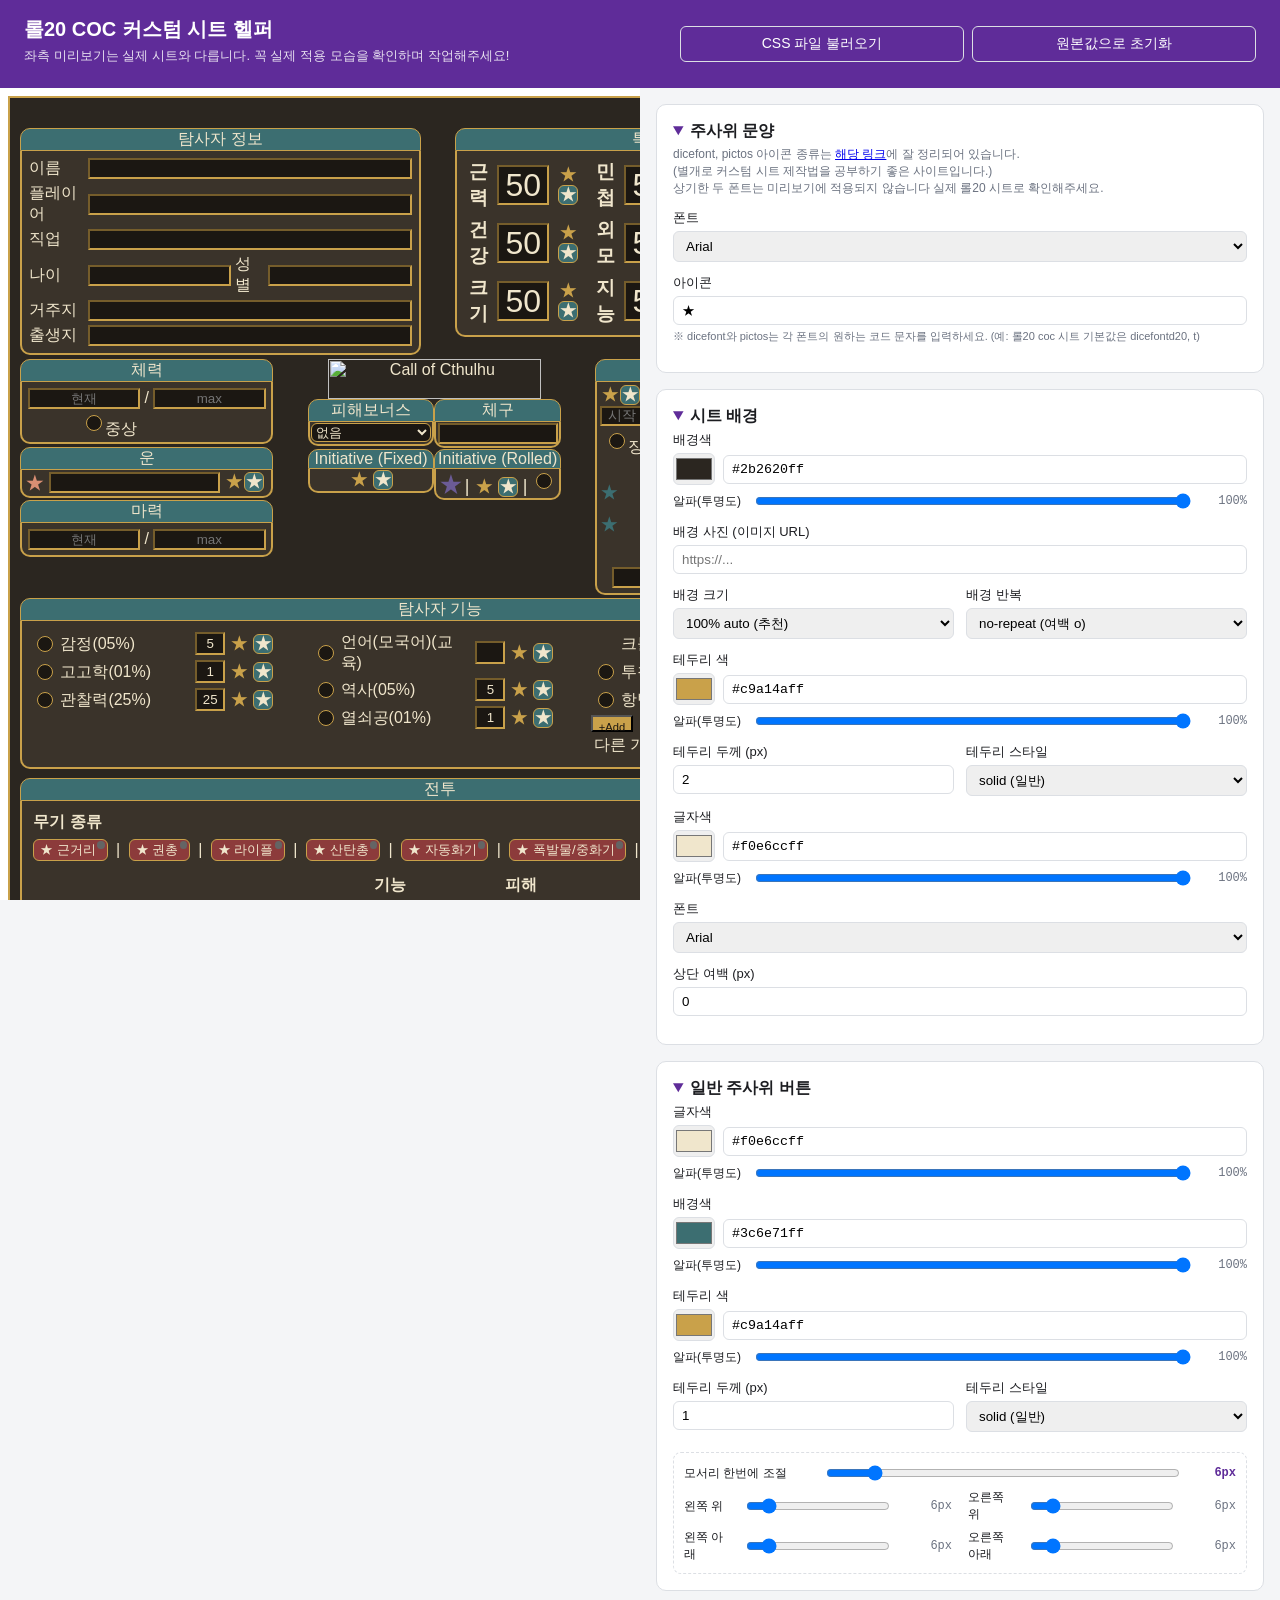
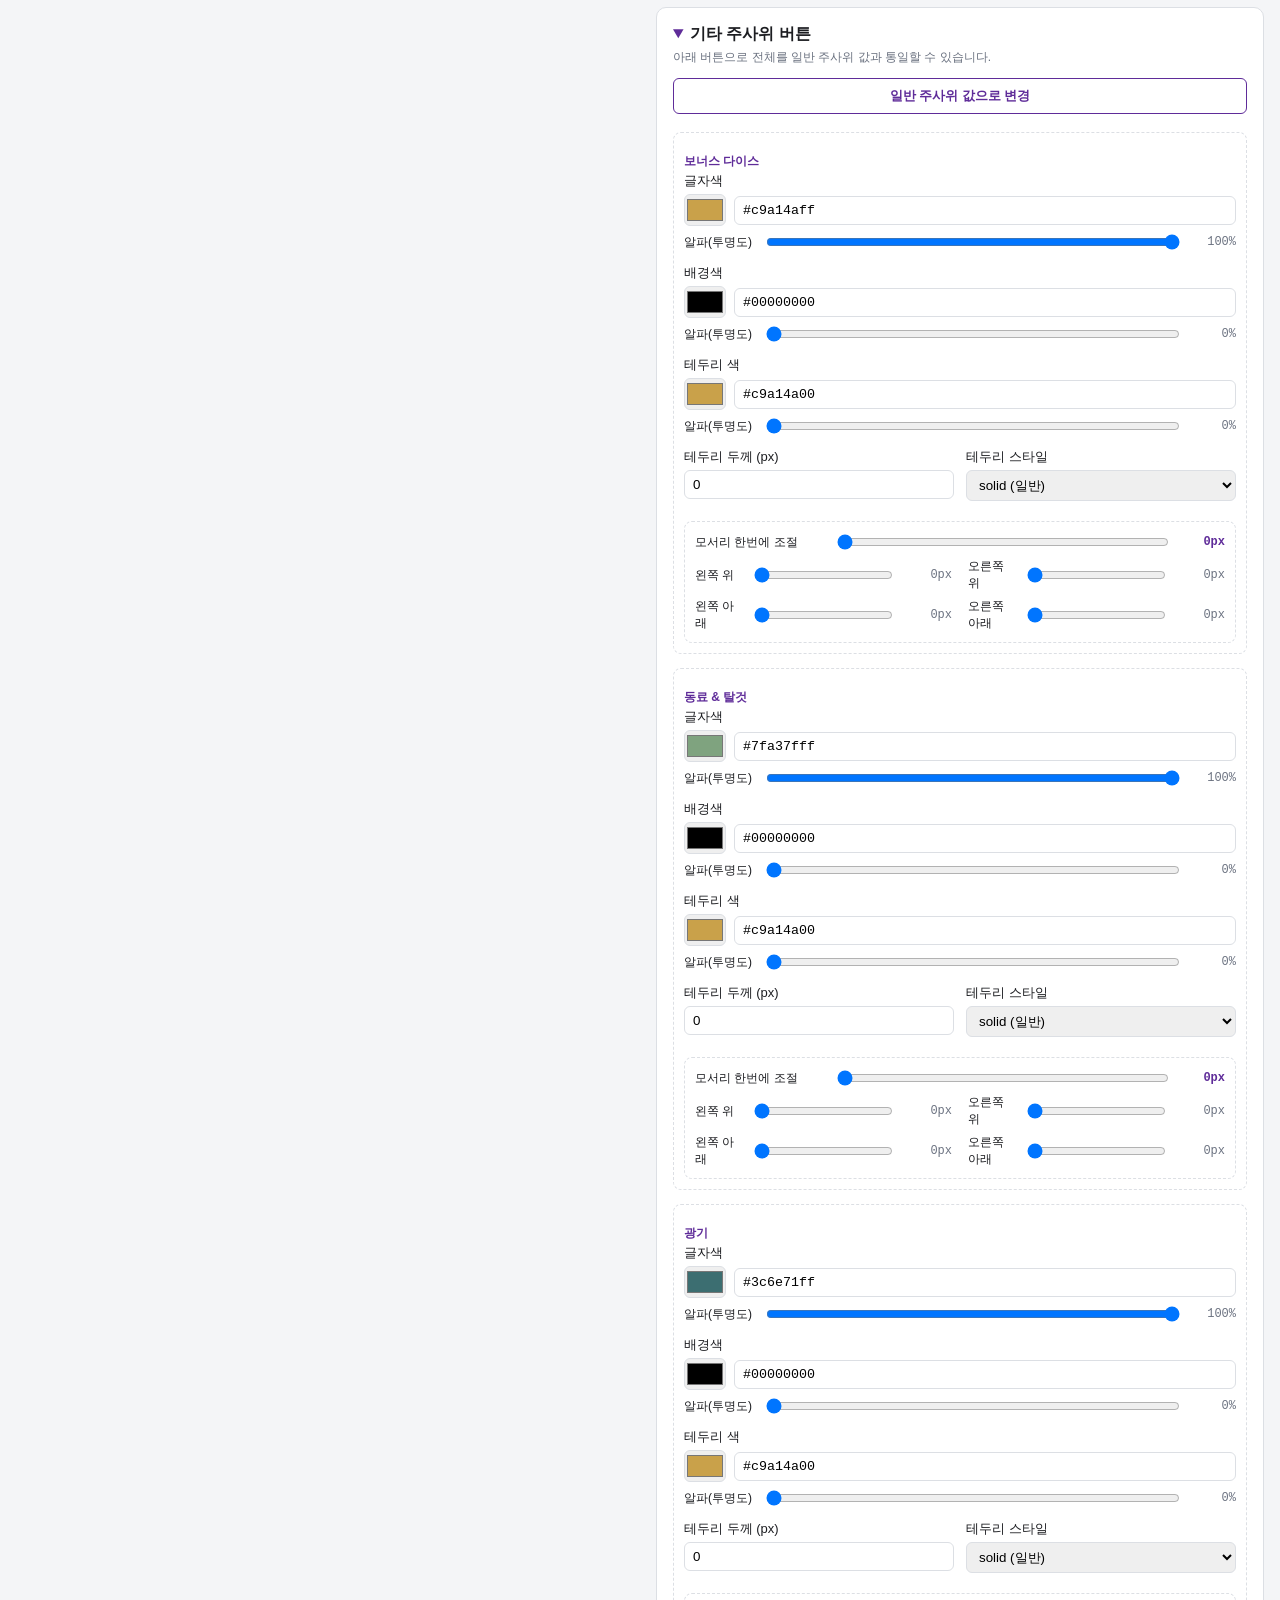
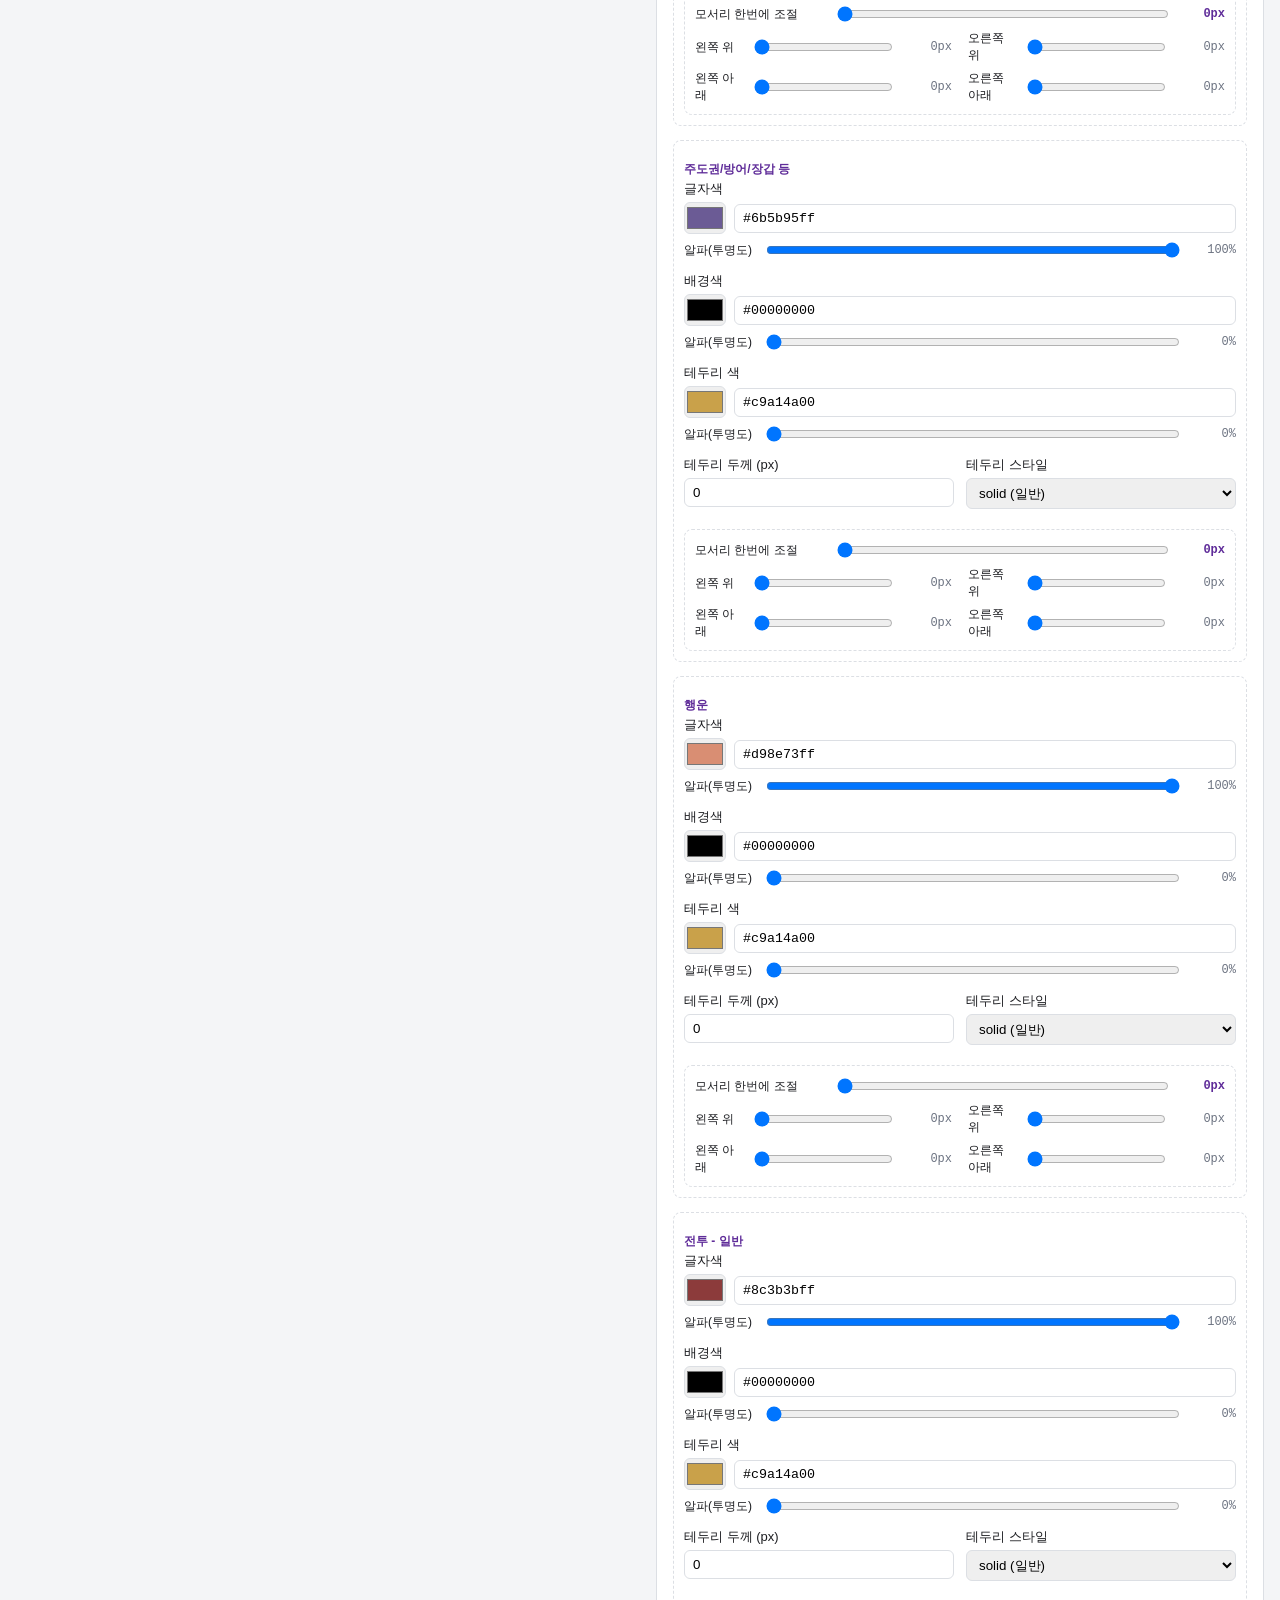
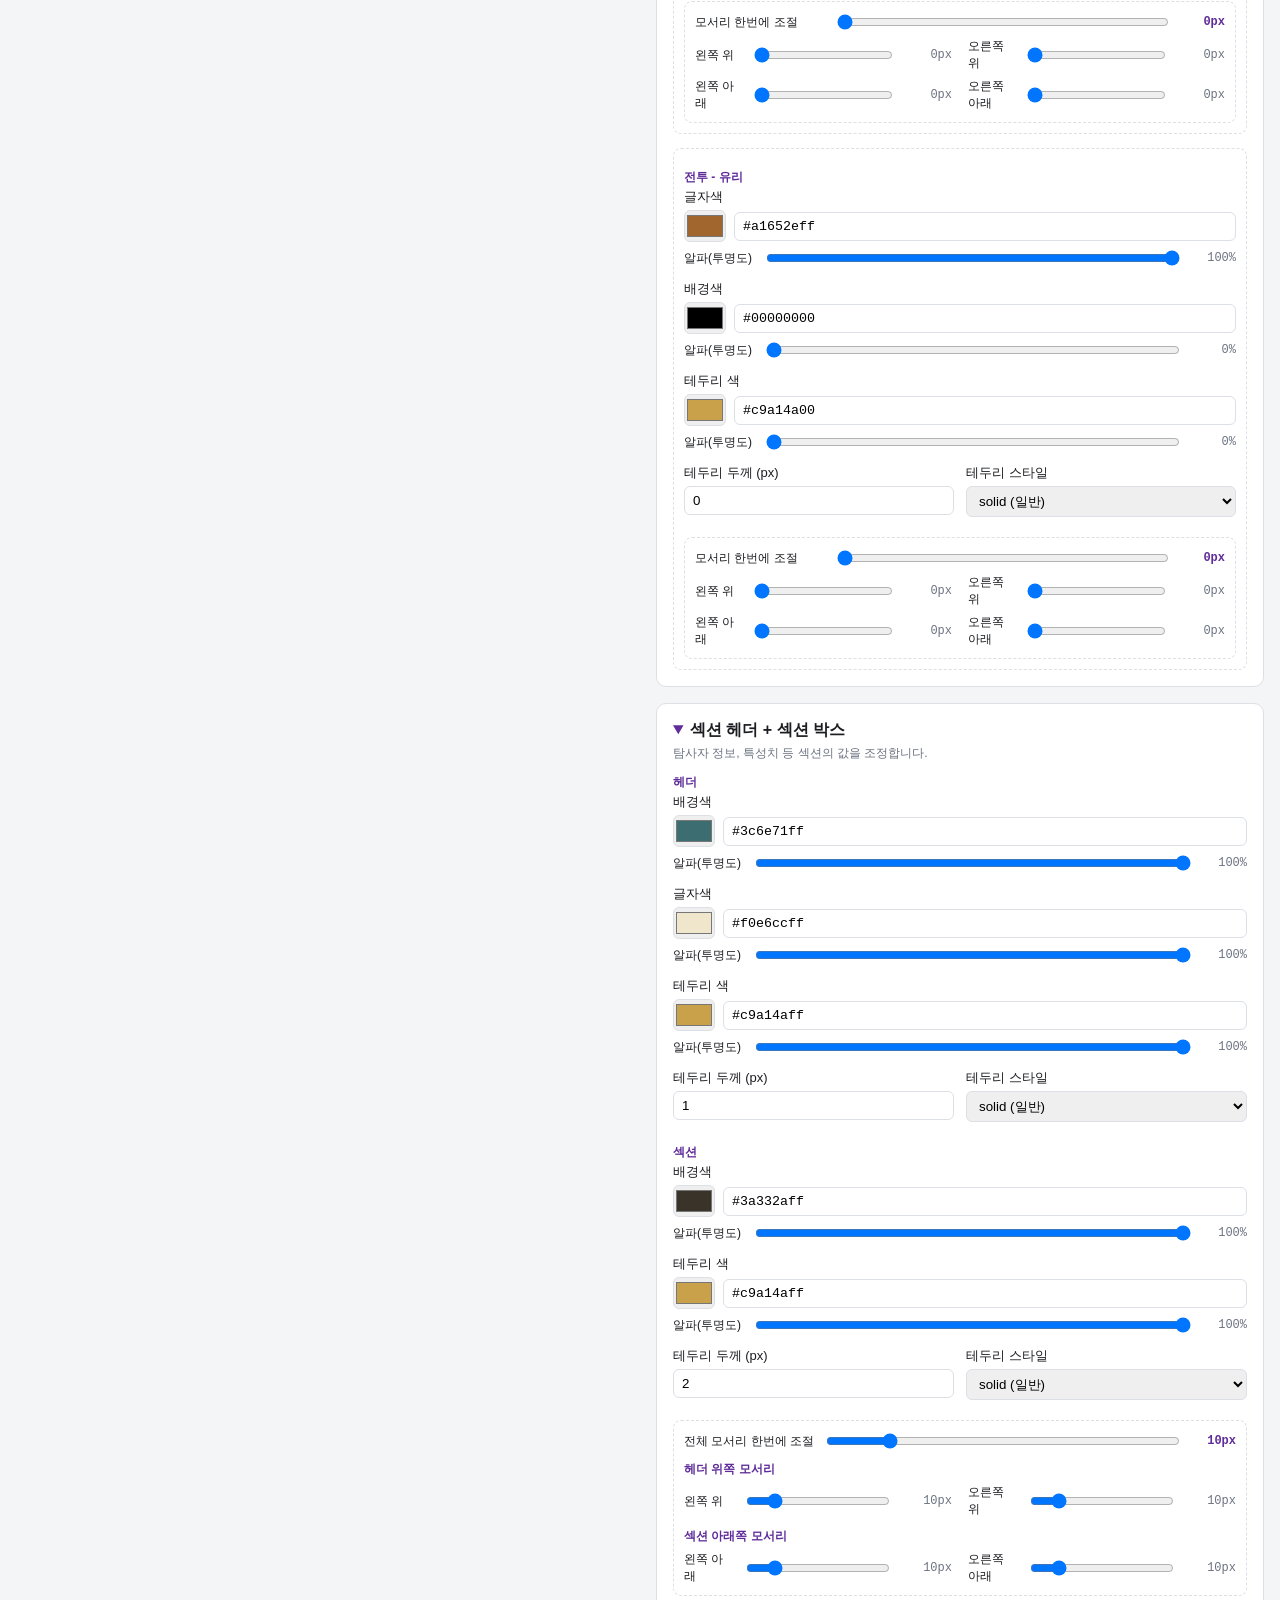
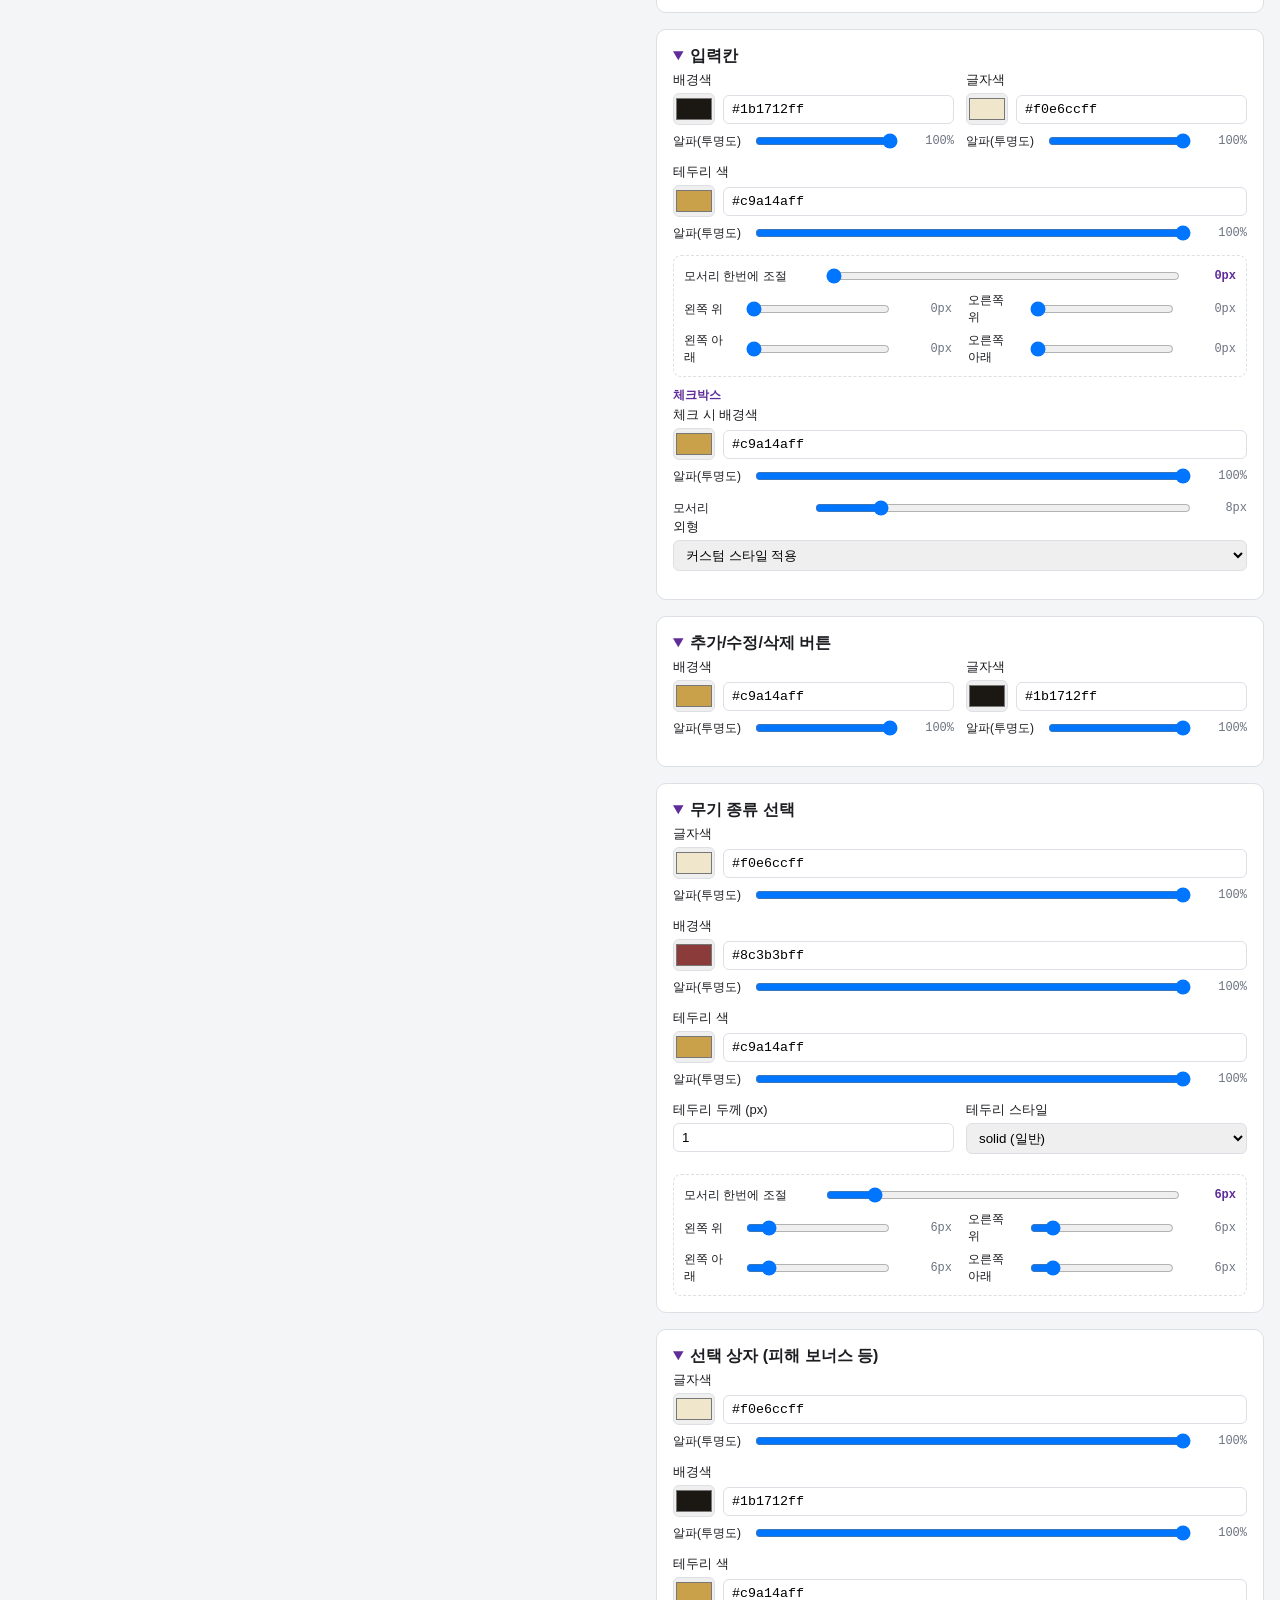
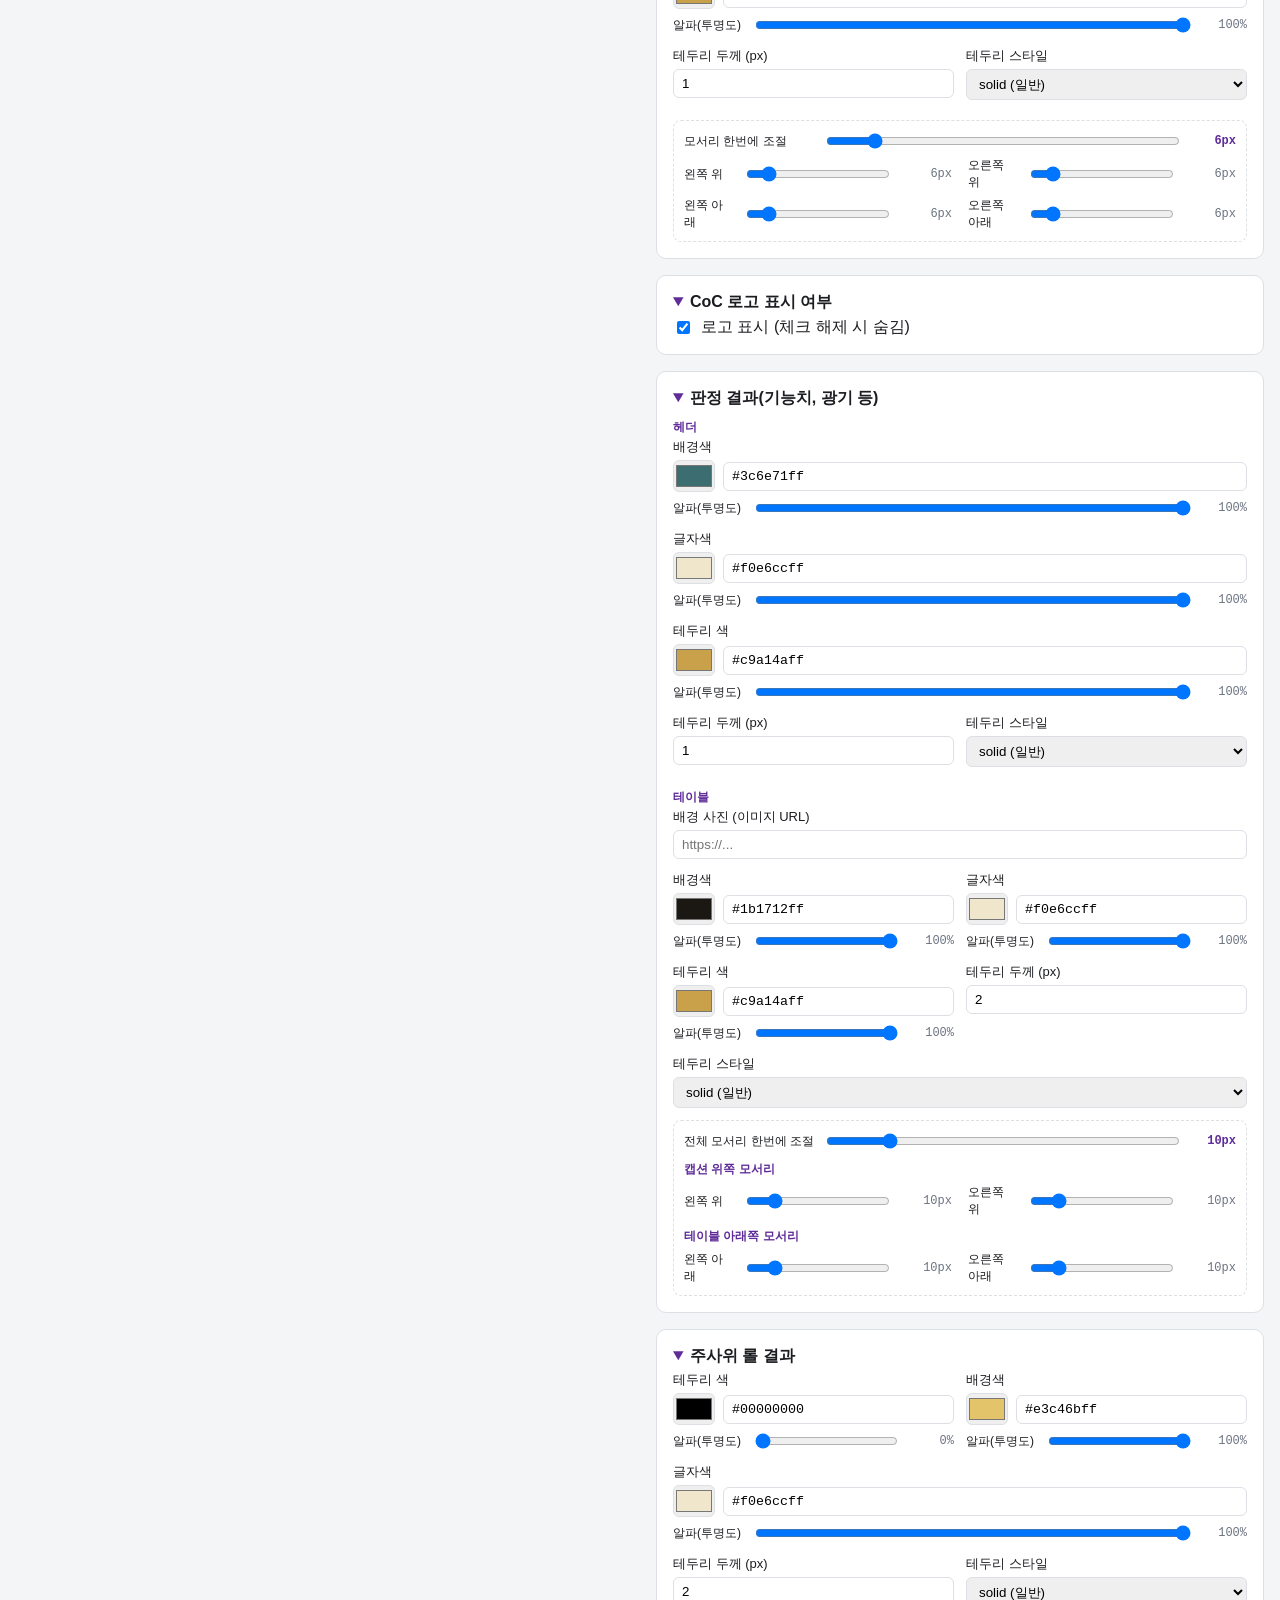
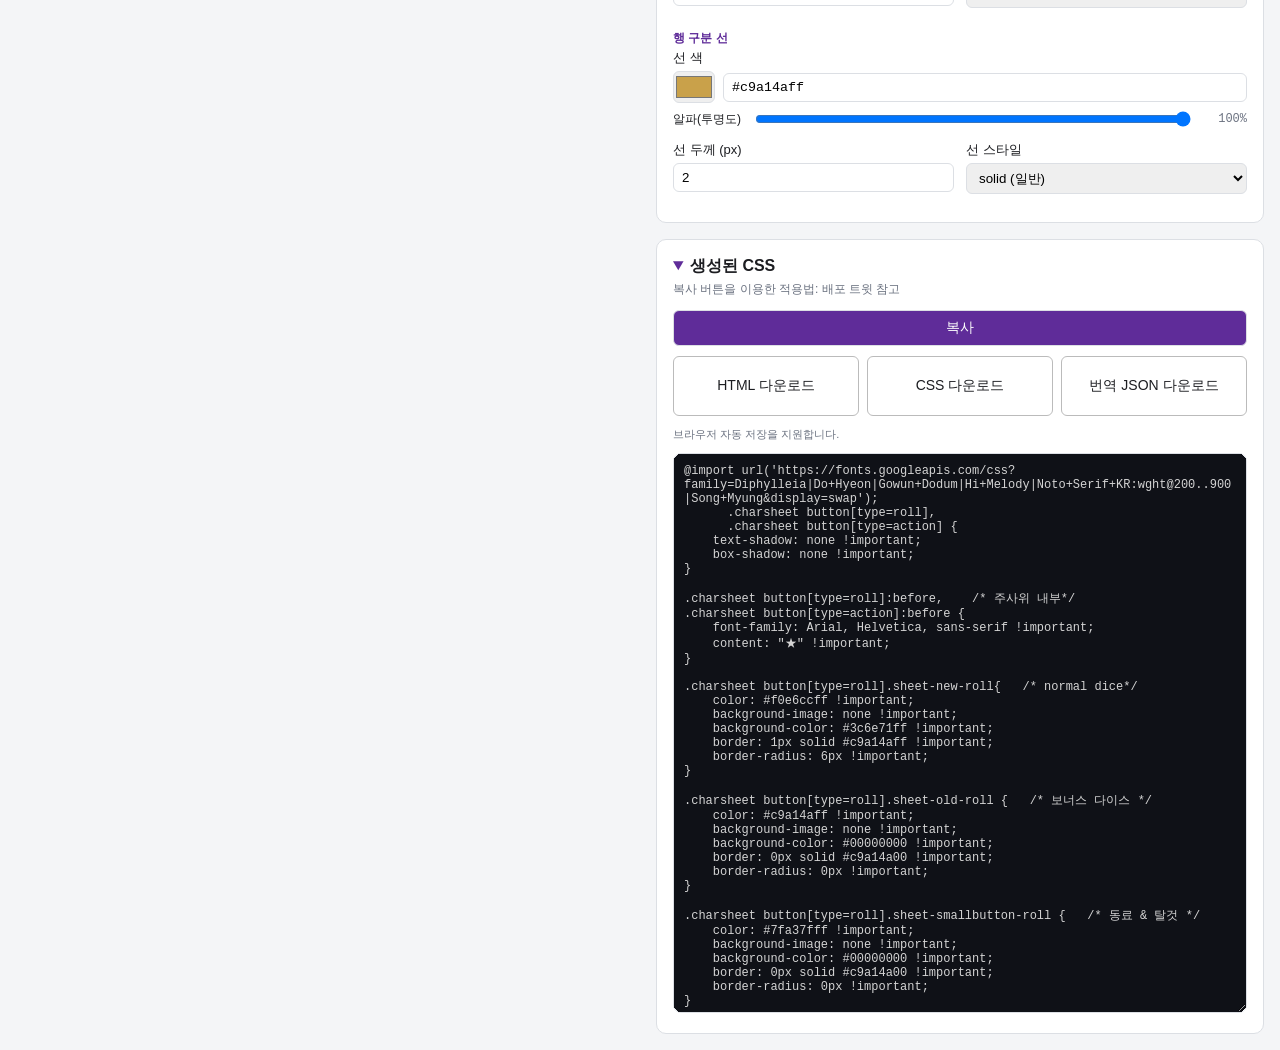
==== commit bac079fe: "fourth" ====
--- a/index.html
+++ b/index.html
@@ -9,972 +9,382 @@
 
 <body>
   <header>
-    <h1>롤20 COC 커스텀 시트 헬퍼</h1>
-    <p>좌측 미리보기는 실제 시트와 다릅니다. 꼭 실제 적용 모습을 확인하며 작업해주세요!</p>
-  </header>
-
-  <p id="liveSyncNote">⚠ 미리보기와의 실시간 연동에 실패했습니다. 브라우저가 로컬 파일 간 접근을 차단하고 있을 수 있습니다 (로컬 서버로 열면 해결됩니다).</p>
-
-<div class="slicer">
-<iframe id="viewerFrame" src="viewer.html"></iframe>
-  <div id="app">
-    <div class="col-left">
-      <div class="card">
-        <h2>① 주사위 문양</h2>
-        <p class="desc">dicefont, pictos 아이콘 종류는 <a href="https://wiki.roll20.net/CSS_Wizardry#Icon_Fonts">해당 링크</a>에 잘 정리되어 있습니다. <br>(별개로 커스텀 시트 제작법을 공부하기 좋은 사이트입니다.)<br>상기한 두 폰트는 미리보기에 적용되지 않습니다 실제 롤20 시트로 확인해주세요.</p>
-        <div class="field">
-          <label>폰트</label>
-          <select data-path="beforeFont">
-            <option value="Arial, Helvetica, sans-serif">Arial</option>
-            <option value="'Noto Serif KR', serif">Noto Serif KR</option>
-            <option value="dicefontd20">dicefontd20</option>
-            <option value="pictos">pictos</option>
-          </select>
-        </div>
-        <div class="field">
-          <label>아이콘</label>
-          <input type="text" data-path="beforeContent" maxlength="4" value="★">
-          <p class="note">※ dicefont와 pictos는 각 폰트의 원하는 코드 문자를 입력하세요. (예: 롤20 coc 시트 기본값은 dicefontd20, t)</p>
-        </div>
+
+    <div class="header-col">
+      <div>
+        <h1>롤20 COC 커스텀 시트 헬퍼</h1>
+        <p>좌측 미리보기는 실제 시트와 다릅니다. 꼭 실제 적용 모습을 확인하며 작업해주세요!</p>
       </div>
-
-      <div class="card">
-        <h2>② 시트 배경</h2>
-        <div class="field">
-          <label>배경색</label>
-          <div class="color-row">
-            <input type="color" data-path="charsheet.bgColor" value="#2b2620">
-            <input type="text" data-path="charsheet.bgColor" data-hex="true" maxlength="9" spellcheck="false"
-              value="#2b2620">
-          </div>
-        </div>
-        <div class="field">
-          <label>배경 사진 (이미지 URL)</label>
-          <input type="text" data-path="charsheet.bgImage" placeholder="https://...">
-          <img class="thumb" id="charsheetThumb" alt="배경 미리보기">
-        </div>
-        <div class="row2">
-          <div class="field">
-            <label>배경 크기</label>
-            <select data-path="charsheet.bgSize">
-              <option value="100% auto">100% auto (추천)</option>
-              <option value="cover">cover</option>
-              <option value="contain">contain</option>
-              <option value="auto">auto</option>
-            </select>
-          </div>
-          <div class="field">
-            <label>배경 반복</label>
-            <select data-path="charsheet.bgRepeat">
-              <option value="no-repeat">no-repeat (여백 o)</option>
-              <option value="repeat">repeat</option>
-              <option value="repeat-x">repeat-x</option>
-              <option value="repeat-y">repeat-y</option>
-            </select>
-          </div>
-        </div>
-        <div class="field">
-          <label>테두리 색</label>
-          <div class="color-row">
-            <input type="color" data-path="charsheet.borderColor" value="#c9a14a">
-            <input type="text" data-path="charsheet.borderColor" data-hex="true" maxlength="9" spellcheck="false"
-              value="#c9a14a">
-          </div>
-        </div>
-        <div class="row2">
-          <div class="field">
-            <label>테두리 두께 (px)</label>
-            <input type="number" min="0" max="10" data-path="charsheet.borderWidth" value="2">
-          </div>
-          <div class="field">
-            <label>테두리 스타일</label>
-            <select data-path="charsheet.borderStyle">
-              <option value="solid">solid (일반)</option>
-              <option value="dashed">dashed (점선)</option>
-              <option value="dotted">dotted (간격 좁은 점선)</option>
-              <option value="double">double (겹선)</option>
-              <option value="none">none (없음)</option>
-            </select>
-          </div>
-        </div>
-        <div class="field">
-          <label>글자색</label>
-          <div class="color-row">
-            <input type="color" data-path="charsheet.fontColor" value="#f0e6cc">
-            <input type="text" data-path="charsheet.fontColor" data-hex="true" maxlength="9" spellcheck="false"
-              value="#f0e6cc">
-          </div>
-        </div>
-        <div class="field">
-          <label>폰트</label>
-          <select data-path="charsheet.fontFamily">
-            <option value="Arial">Arial</option>
-            <option value="'Do Hyeon', sans-serif">배달의 민족 도현체</option>
-            <option value="'Song Myung', serif">Song Myung</option>
-            <option value="'Noto Serif KR', serif">Noto Serif Korean</option>
-            <option value="'Gowun Dodum', sans-serif">고운 돋움</option>
-            <option value="'Hi Melody', sans-serif">Hi Melody</option>
-            <option value="'Diphylleia', cursive">Diphylleia</option>
-          </select>
-        </div>
-        <div class="field">
-          <label>상단 여백 (px)</label>
-          <input type="number" data-path="charsheet.cdivPaddingTop" value="0" step="10">
-        </div>
-      </div>
-
-      <div class="card">
-        <h2>③ 일반 주사위 버튼</h2>
-        <div class="field">
-          <label>글자색</label>
-          <div class="color-row">
-            <input type="color" data-path="normalRoll.fontColor" value="#f0e6cc">
-            <input type="text" data-path="normalRoll.fontColor" data-hex="true" maxlength="9" spellcheck="false"
-              value="#f0e6cc">
-          </div>
-        </div>
-        <div class="field">
-          <label>배경색</label>
-          <div class="color-row">
-            <input type="color" data-path="normalRoll.bgColor" value="#3c6e71">
-            <input type="text" data-path="normalRoll.bgColor" data-hex="true" maxlength="9" spellcheck="false"
-              value="#3c6e71">
-          </div>
-        </div>
-        <div class="field">
-          <label>테두리 색</label>
-          <div class="color-row">
-            <input type="color" data-path="normalRoll.borderColor" value="#c9a14a">
-            <input type="text" data-path="normalRoll.borderColor" data-hex="true" maxlength="9" spellcheck="false"
-              value="#c9a14a">
-          </div>
-        </div>
-        <div class="row2">
-          <div class="field">
-            <label>테두리 두께 (px)</label>
-            <input type="number" min="0" max="10" data-path="normalRoll.borderWidth" value="1">
-          </div>
-          <div class="field">
-            <label>테두리 스타일</label>
-            <select data-path="normalRoll.borderStyle">
-              <option value="solid">solid (일반)</option>
-              <option value="dashed">dashed (점선)</option>
-              <option value="dotted">dotted (간격 좁은 점선)</option>
-              <option value="double">double (겹선)</option>
-              <option value="none">none (없음)</option>
-            </select>
-          </div>
-        </div>
-        <div class="radius-block">
-          <div class="range-field master">
-            <label>모서리 한번에 조절</label>
-            <input type="range" id="normalRollRadiusMaster" min="0" max="50" value="6">
-            <span class="val" id="normalRollRadiusMasterVal">6px</span>
-          </div>
-          <div class="corner-grid">
-            <div class="range-field"><label>왼쪽 위</label><input type="range" min="0" max="50" value="6"
-                data-path="normalRoll.radius.tl"><span class="val">6px</span></div>
-            <div class="range-field"><label>오른쪽 위</label><input type="range" min="0" max="50" value="6"
-                data-path="normalRoll.radius.tr"><span class="val">6px</span></div>
-            <div class="range-field"><label>왼쪽 아래</label><input type="range" min="0" max="50" value="6"
-                data-path="normalRoll.radius.bl"><span class="val">6px</span></div>
-            <div class="range-field"><label>오른쪽 아래</label><input type="range" min="0" max="50" value="6"
-                data-path="normalRoll.radius.br"><span class="val">6px</span></div>
-          </div>
-        </div>
-      </div>
-
-      <div class="card">
-        <h2>④ 단색 버튼들</h2>
-        <p class="desc">아래 버튼으로 전체를 일반 주사위 값과 통일할 수 있습니다.</p>
-        <div class="simple-buttons-grid" id="simpleButtonsContainer"></div>
-      </div>
-
-      <div class="card">
-        <h2>⑤ 섹션 헤더 + 섹션 박스</h2>
-        <p class="desc">탐사자 정보, 특성치 등 섹션의 값을 조정합니다.</p>
-
-        <div class="subgroup-title">헤더</div>
-        <div class="field">
-          <label>배경색</label>
-          <div class="color-row">
-            <input type="color" data-path="sectionHead.bgColor" value="#3c6e71">
-            <input type="text" data-path="sectionHead.bgColor" data-hex="true" maxlength="9" spellcheck="false"
-              value="#3c6e71">
-          </div>
-        </div>
-        <div class="field">
-          <label>글자색</label>
-          <div class="color-row">
-            <input type="color" data-path="sectionHead.fontColor" value="#f0e6cc">
-            <input type="text" data-path="sectionHead.fontColor" data-hex="true" maxlength="9" spellcheck="false"
-              value="#f0e6cc">
-          </div>
-        </div>
-        <div class="field">
-          <label>테두리 색</label>
-          <div class="color-row">
-            <input type="color" data-path="sectionHead.borderColor" value="#c9a14a">
-            <input type="text" data-path="sectionHead.borderColor" data-hex="true" maxlength="9" spellcheck="false"
-              value="#c9a14a">
-          </div>
-        </div>
-        <div class="row2">
-          <div class="field">
-            <label>테두리 두께 (px)</label>
-            <input type="number" min="0" max="10" data-path="sectionHead.borderWidth" value="1">
-          </div>
-          <div class="field">
-            <label>테두리 스타일</label>
-            <select data-path="sectionHead.borderStyle">
-              <option value="solid">solid (일반)</option>
-              <option value="dashed">dashed (점선)</option>
-              <option value="dotted">dotted (간격 좁은 점선)</option>
-              <option value="double">double (겹선)</option>
-              <option value="none">none (없음)</option>
-            </select>
-          </div>
-        </div>
-
-        <div class="subgroup-title">섹션</div>
-        <div class="field">
-          <label>배경색</label>
-          <div class="color-row">
-            <input type="color" data-path="section.bgColor" value="#3a332a">
-            <input type="text" data-path="section.bgColor" data-hex="true" maxlength="9" spellcheck="false"
-              value="#3a332a">
-          </div>
-        </div>
-        <div class="field">
-          <label>테두리 색</label>
-          <div class="color-row">
-            <input type="color" data-path="section.borderColor" value="#c9a14a">
-            <input type="text" data-path="section.borderColor" data-hex="true" maxlength="9" spellcheck="false"
-              value="#c9a14a">
-          </div>
-        </div>
-        <div class="row2">
-          <div class="field">
-            <label>테두리 두께 (px)</label>
-            <input type="number" min="0" max="10" data-path="section.borderWidth" value="2">
-          </div>
-          <div class="field">
-            <label>테두리 스타일</label>
-            <select data-path="section.borderStyle">
-              <option value="solid">solid (일반)</option>
-              <option value="dashed">dashed (점선)</option>
-              <option value="dotted">dotted (간격 좁은 점선)</option>
-              <option value="double">double (겹선)</option>
-              <option value="none">none (없음)</option>
-            </select>
-          </div>
-        </div>
-
-        <div class="radius-block">
-          <div class="range-field master">
-            <label>전체 모서리 한번에 조절</label>
-            <input type="range" id="sectionRadiusMaster" min="0" max="60" value="10">
-            <span class="val" id="sectionRadiusMasterVal">10px</span>
-          </div>
-          <div class="subgroup-title">헤더 위쪽 모서리</div>
-          <div class="corner-grid">
-            <div class="range-field"><label>왼쪽 위</label><input type="range" min="0" max="60" value="10"
-                data-path="sectionHead.radiusTL"><span class="val">10px</span></div>
-            <div class="range-field"><label>오른쪽 위</label><input type="range" min="0" max="60" value="10"
-                data-path="sectionHead.radiusTR"><span class="val">10px</span></div>
-          </div>
-          <div class="subgroup-title">섹션 아래쪽 모서리</div>
-          <div class="corner-grid">
-            <div class="range-field"><label>왼쪽 아래</label><input type="range" min="0" max="60" value="10"
-                data-path="section.radiusBL"><span class="val">10px</span></div>
-            <div class="range-field"><label>오른쪽 아래</label><input type="range" min="0" max="60" value="10"
-                data-path="section.radiusBR"><span class="val">10px</span></div>
-          </div>
-        </div>
-      </div>
-
-      <div class="card">
-        <h2>⑥ 입력칸</h2>
-        <div class="row2">
-          <div class="field">
-            <label>배경색</label>
-            <div class="color-row">
-              <input type="color" data-path="input.bgColor" value="#1b1712">
-              <input type="text" data-path="input.bgColor" data-hex="true" maxlength="9" spellcheck="false"
-                value="#1b1712">
-            </div>
-          </div>
-          <div class="field">
-            <label>글자색</label>
-            <div class="color-row">
-              <input type="color" data-path="input.fontColor" value="#f0e6cc">
-              <input type="text" data-path="input.fontColor" data-hex="true" maxlength="9" spellcheck="false"
-                value="#f0e6cc">
-            </div>
-          </div>
-        </div>
-        <div class="field">
-          <label>테두리 색</label>
-          <div class="color-row">
-            <input type="color" data-path="input.borderColor" value="#c9a14a">
-            <input type="text" data-path="input.borderColor" data-hex="true" maxlength="9" spellcheck="false"
-              value="#c9a14a">
-          </div>
-        </div>
-        <div class="radius-block">
-          <div class="range-field master">
-            <label>모서리 한번에 조절</label>
-            <input type="range" id="inputRadiusMaster" min="0" max="50" value="0">
-            <span class="val" id="inputRadiusMasterVal">0px</span>
-          </div>
-          <div class="corner-grid">
-            <div class="range-field"><label>왼쪽 위</label><input type="range" min="0" max="50" value="0"
-                data-path="input.radius.tl"><span class="val">0px</span></div>
-            <div class="range-field"><label>오른쪽 위</label><input type="range" min="0" max="50" value="0"
-                data-path="input.radius.tr"><span class="val">0px</span></div>
-            <div class="range-field"><label>왼쪽 아래</label><input type="range" min="0" max="50" value="0"
-                data-path="input.radius.bl"><span class="val">0px</span></div>
-            <div class="range-field"><label>오른쪽 아래</label><input type="range" min="0" max="50" value="0"
-                data-path="input.radius.br"><span class="val">0px</span></div>
-          </div>
-        </div>
-
-        <div class="subgroup-title">체크박스</div>
-        <div class="field">
-          <label>체크 시 배경색</label>
-          <div class="color-row">
-            <input type="color" data-path="checkbox.bgColor" value="#c9a14a">
-            <input type="text" data-path="checkbox.bgColor" data-hex="true" maxlength="9" spellcheck="false"
-              value="#c9a14aff">
-          </div>
-        </div>
-        <div class="range-field">
-          <label>모서리</label>
-          <input type="range" min="0" max="50" value="8" data-path="checkbox.radius">
-          <span class="val">8px</span>
-        </div>
-        <div class="field">
-          <label>외형</label>
-          <select data-path="checkbox.appearance">
-            <option value="none">커스텀 스타일 적용</option>
-            <option value="auto">기본 체크박스 적용</option>
-          </select>
-        </div>
-      </div>
-
-      <div class="card">
-        <h2>⑦ 추가/수정/삭제 버튼</h2>
-        <div class="row2">
-          <div class="field">
-            <label>배경색</label>
-            <div class="color-row">
-              <input type="color" data-path="repcontrol.bgColor" value="#c9a14a">
-              <input type="text" data-path="repcontrol.bgColor" data-hex="true" maxlength="9" spellcheck="false"
-                value="#c9a14a">
-            </div>
-          </div>
-          <div class="field">
-            <label>글자색</label>
-            <div class="color-row">
-              <input type="color" data-path="repcontrol.fontColor" value="#1b1712">
-              <input type="text" data-path="repcontrol.fontColor" data-hex="true" maxlength="9" spellcheck="false"
-                value="#1b1712">
-            </div>
-          </div>
-        </div>
-      </div>
-
-      <div class="card">
-        <h2>⑦-1 무기 종류 선택</h2>
-        <div class="field">
-          <label>글자색</label>
-          <div class="color-row">
-            <input type="color" data-path="weaponAction.fontColor" value="#f0e6cc">
-            <input type="text" data-path="weaponAction.fontColor" data-hex="true" maxlength="9" spellcheck="false"
-              value="#f0e6ccff">
-          </div>
-        </div>
-        <div class="field">
-          <label>배경색</label>
-          <div class="color-row">
-            <input type="color" data-path="weaponAction.bgColor" value="#8c3b3b">
-            <input type="text" data-path="weaponAction.bgColor" data-hex="true" maxlength="9" spellcheck="false"
-              value="#8c3b3bff">
-          </div>
-        </div>
-        <div class="field">
-          <label>테두리 색</label>
-          <div class="color-row">
-            <input type="color" data-path="weaponAction.borderColor" value="#c9a14a">
-            <input type="text" data-path="weaponAction.borderColor" data-hex="true" maxlength="9" spellcheck="false"
-              value="#c9a14aff">
-          </div>
-        </div>
-        <div class="row2">
-          <div class="field">
-            <label>테두리 두께 (px)</label>
-            <input type="number" min="0" max="10" data-path="weaponAction.borderWidth" value="1">
-          </div>
-          <div class="field">
-            <label>테두리 스타일</label>
-            <select data-path="weaponAction.borderStyle">
-              <option value="solid">solid (일반)</option>
-              <option value="dashed">dashed (점선)</option>
-              <option value="dotted">dotted (간격 좁은 점선)</option>
-              <option value="double">double (겹선)</option>
-              <option value="none">none (없음)</option>
-            </select>
-          </div>
-        </div>
-        <div class="radius-block">
-          <div class="range-field master">
-            <label>모서리 한번에 조절</label>
-            <input type="range" id="weaponActionRadiusMaster" min="0" max="50" value="6">
-            <span class="val" id="weaponActionRadiusMasterVal">6px</span>
-          </div>
-          <div class="corner-grid">
-            <div class="range-field"><label>왼쪽 위</label><input type="range" min="0" max="50" value="6"
-                data-path="weaponAction.radius.tl"><span class="val">6px</span></div>
-            <div class="range-field"><label>오른쪽 위</label><input type="range" min="0" max="50" value="6"
-                data-path="weaponAction.radius.tr"><span class="val">6px</span></div>
-            <div class="range-field"><label>왼쪽 아래</label><input type="range" min="0" max="50" value="6"
-                data-path="weaponAction.radius.bl"><span class="val">6px</span></div>
-            <div class="range-field"><label>오른쪽 아래</label><input type="range" min="0" max="50" value="6"
-                data-path="weaponAction.radius.br"><span class="val">6px</span></div>
-          </div>
-        </div>
-      </div>
-
-      <div class="card">
-        <h2>⑦-2 선택 상자 (피해 보너스 등)</h2>
-        <div class="field">
-          <label>글자색</label>
-          <div class="color-row">
-            <input type="color" data-path="selectBox.fontColor" value="#f0e6cc">
-            <input type="text" data-path="selectBox.fontColor" data-hex="true" maxlength="9" spellcheck="false"
-              value="#f0e6ccff">
-          </div>
-        </div>
-        <div class="field">
-          <label>배경색</label>
-          <div class="color-row">
-            <input type="color" data-path="selectBox.bgColor" value="#1b1712">
-            <input type="text" data-path="selectBox.bgColor" data-hex="true" maxlength="9" spellcheck="false"
-              value="#1b1712ff">
-          </div>
-        </div>
-        <div class="field">
-          <label>테두리 색</label>
-          <div class="color-row">
-            <input type="color" data-path="selectBox.borderColor" value="#c9a14a">
-            <input type="text" data-path="selectBox.borderColor" data-hex="true" maxlength="9" spellcheck="false"
-              value="#c9a14aff">
-          </div>
-        </div>
-        <div class="row2">
-          <div class="field">
-            <label>테두리 두께 (px)</label>
-            <input type="number" min="0" max="10" data-path="selectBox.borderWidth" value="1">
-          </div>
-          <div class="field">
-            <label>테두리 스타일</label>
-            <select data-path="selectBox.borderStyle">
-              <option value="solid">solid (일반)</option>
-              <option value="dashed">dashed (점선)</option>
-              <option value="dotted">dotted (간격 좁은 점선)</option>
-              <option value="double">double (겹선)</option>
-              <option value="none">none (없음)</option>
-            </select>
-          </div>
-        </div>
-        <div class="radius-block">
-          <div class="range-field master">
-            <label>모서리 한번에 조절</label>
-            <input type="range" id="selectBoxRadiusMaster" min="0" max="50" value="6">
-            <span class="val" id="selectBoxRadiusMasterVal">6px</span>
-          </div>
-          <div class="corner-grid">
-            <div class="range-field"><label>왼쪽 위</label><input type="range" min="0" max="50" value="6"
-                data-path="selectBox.radius.tl"><span class="val">6px</span></div>
-            <div class="range-field"><label>오른쪽 위</label><input type="range" min="0" max="50" value="6"
-                data-path="selectBox.radius.tr"><span class="val">6px</span></div>
-            <div class="range-field"><label>왼쪽 아래</label><input type="range" min="0" max="50" value="6"
-                data-path="selectBox.radius.bl"><span class="val">6px</span></div>
-            <div class="range-field"><label>오른쪽 아래</label><input type="range" min="0" max="50" value="6"
-                data-path="selectBox.radius.br"><span class="val">6px</span></div>
-          </div>
-        </div>
-      </div>
-
-      <div class="card">
-        <h2>⑧ CoC 로고 표시 여부</h2>
-        <div class="checkbox-row">
-          <input type="checkbox" id="logoVisible" data-path="logo.visible" checked>
-          <label for="logoVisible">로고 표시 (체크 해제 시 숨김)</label>
-        </div>
-      </div>
-
-      <div class="card">
-        <h2>⑨ 판정 결과(기능치, 광기 등)</h2>
-        
-        <div class="subgroup-title">헤더</div>
-        <div class="field">
-          <label>배경색</label>
-          <div class="color-row">
-            <input type="color" data-path="rollCaption.bgColor" value="#3c6e71">
-            <input type="text" data-path="rollCaption.bgColor" data-hex="true" maxlength="9" spellcheck="false"
-              value="#3c6e71">
-          </div>
-        </div>
-
-        <div class="subgroup-title">테이블</div>
-        <div class="field">
-          <label>배경 사진 (이미지 URL)</label>
-          <input type="text" data-path="rollTable.bgImage" placeholder="https://...">
-          <img class="thumb" id="rollTableThumb" alt="배경 미리보기">
-        </div>
-        <div class="row2">
-          <div class="field">
-            <label>배경색</label>
-            <div class="color-row">
-              <input type="color" data-path="rollTable.bgColor" value="#1b1712">
-              <input type="text" data-path="rollTable.bgColor" data-hex="true" maxlength="9" spellcheck="false"
-                value="#1b1712">
-            </div>
-          </div>
-          <div class="field">
-            <label>글자색</label>
-            <div class="color-row">
-              <input type="color" data-path="rollTable.fontColor" value="#f0e6cc">
-              <input type="text" data-path="rollTable.fontColor" data-hex="true" maxlength="9" spellcheck="false"
-                value="#f0e6cc">
-            </div>
-          </div>
-        </div>
-        <div class="row2">
-          <div class="field">
-            <label>테두리 색</label>
-            <div class="color-row">
-              <input type="color" data-path="rollTable.borderColor" value="#c9a14a">
-              <input type="text" data-path="rollTable.borderColor" data-hex="true" maxlength="9" spellcheck="false"
-                value="#c9a14a">
-            </div>
-          </div>
-          <div class="field">
-            <label>테두리 두께 (px)</label>
-            <input type="number" min="0" max="10" data-path="rollTable.borderWidth" value="2">
-          </div>
-        </div>
-
-        <div class="radius-block">
-          <div class="range-field master">
-            <label>전체 모서리 한번에 조절</label>
-            <input type="range" id="rollCaptionTableRadiusMaster" min="0" max="60" value="10">
-            <span class="val" id="rollCaptionTableRadiusMasterVal">10px</span>
-          </div>
-          <div class="subgroup-title">캡션 위쪽 모서리</div>
-          <div class="corner-grid">
-            <div class="range-field"><label>왼쪽 위</label><input type="range" min="0" max="60" value="10"
-                data-path="rollCaption.radiusTL"><span class="val">10px</span></div>
-            <div class="range-field"><label>오른쪽 위</label><input type="range" min="0" max="60" value="10"
-                data-path="rollCaption.radiusTR"><span class="val">10px</span></div>
-          </div>
-          <div class="subgroup-title">테이블 아래쪽 모서리</div>
-          <div class="corner-grid">
-            <div class="range-field"><label>왼쪽 아래</label><input type="range" min="0" max="60" value="10"
-                data-path="rollTable.radiusBL"><span class="val">10px</span></div>
-            <div class="range-field"><label>오른쪽 아래</label><input type="range" min="0" max="60" value="10"
-                data-path="rollTable.radiusBR"><span class="val">10px</span></div>
-          </div>
-        </div>
-      </div>
-
-      <div class="card">
-        <h2>⑩ 롤 템플릿 행 구분선</h2>
-        <div class="row2">
-          <div class="field">
-            <label>선 색</label>
-            <div class="color-row">
-              <input type="color" data-path="rollRow.borderColor" value="#c9a14a">
-              <input type="text" data-path="rollRow.borderColor" data-hex="true" maxlength="9" spellcheck="false"
-                value="#c9a14a">
-            </div>
-          </div>
-          <div class="field">
-            <label>선 두께 (px)</label>
-            <input type="number" min="0" max="10" data-path="rollRow.borderWidth" value="2">
-          </div>
-        </div>
-        <div class="field">
-          <label>선 스타일</label>
-          <select data-path="rollRow.borderStyle">
-            <option value="solid">solid</option>
-            <option value="dashed">dashed</option>
-            <option value="dotted">dotted</option>
-            <option value="double">double</option>
-            <option value="none">none</option>
-          </select>
-        </div>
-      </div>
-
-      <div class="card">
-        <h2>⑪ 주사위 롤 결과</h2>
-        <div class="row2">
-          <div class="field">
-            <label>테두리 색</label>
-            <div class="color-row">
-              <input type="color" data-path="rollInline.borderColor" value="#000000">
-              <input type="text" data-path="rollInline.borderColor" data-hex="true" maxlength="9" spellcheck="false"
-                value="#00000000">
-            </div>
-          </div>
-          <div class="field">
-            <label>배경색</label>
-            <div class="color-row">
-              <input type="color" data-path="rollInline.bgColor" value="#e3c46b">
-              <input type="text" data-path="rollInline.bgColor" data-hex="true" maxlength="9" spellcheck="false"
-                value="#e3c46b">
-            </div>
-          </div>
-        </div>
-        <div class="field">
-          <label>글자색</label>
-          <div class="color-row">
-            <input type="color" data-path="rollInline.fontColor" value="#f0e6cc">
-            <input type="text" data-path="rollInline.fontColor" data-hex="true" maxlength="9" spellcheck="false"
-              value="#f0e6ccff">
-          </div>
-        </div>
-      </div>
-
-    </div>
-
-    <div class="col-right">
-      <div class="card">
-        <h2>생성된 CSS</h2>
-        <p class="desc">왼쪽 미리보기에 실시간으로 적용됩니다. 최종본은 복사하거나 manipulable.css로 다운로드해서 사용하세요.</p>
-        <div class="out-actions">
-          <button id="copyBtn" type="button">복사</button>
-          <button id="downloadBtn" class="secondary" type="button">manipulable.css 다운로드</button>
-          <button id="resetBtn" class="secondary" type="button">원본값으로 초기화</button>
-        </div>
-        <textarea id="cssOutput" readonly spellcheck="false"></textarea>
+      <div class="out-actions">
+        <button id="loadBtn" type="button">CSS 파일 불러오기</button>
+        <button id="resetBtn" type="button">원본값으로 초기화</button>
       </div>
     </div>
-  </div>
-
-
-
-  <script>
-    // 기본 색상은 "고서/양피지 + 골드 + 딥 틸" 톤의 일관된 팔레트로 구성했습니다.
-    // 모든 색상 값은 #RRGGBBAA(8자리 HEX) 형식으로 저장하며, 끝 2자리가 알파(투명도)입니다.
-    function mkButtonStyle(fontColor) {
-      return {
-        fontColor,
-        bgColor: '#00000000',
-        borderColor: '#c9a14a00',
-        borderWidth: 0,
-        borderStyle: 'solid',
-        radius: { tl: 0, tr: 0, br: 0, bl: 0 },
+
+  </header>
+
+  <p id="liveSyncNote">⚠ 미리보기와의 실시간 연동에 실패했습니다. 브라우저가 로컬 파일 간 접근을 차단하고 있을 수 있습니다 (로컬 서버로 열면 해결됩니다).</p>
+
+  <div class="slicer">
+    <iframe id="viewerFrame" src="viewer.html"></iframe>
+    <div id="app">
+      <div class="col-left" id="colLeft"></div>
+
+      <div class="col-right">
+        <details class="card" open>
+          <summary>생성된 CSS</summary>
+          <p class="desc">복사 버튼을 이용한 적용법: 배포 트윗 참고</p>
+          <div class="out-actions">
+            <button id="copyBtn" type="button">복사</button>
+            </div> 
+            <div class="out-actions">
+            <button id="HTMLdownloadBtn" class="secondary" type="button">HTML 다운로드</button>
+            <button id="downloadBtn" class="secondary" type="button">CSS 다운로드</button>
+            <button id="JSONdownloadBtn" class="secondary" type="button">번역 JSON 다운로드</button>
+          </div>
+          <input type="file" id="loadFileInput" accept=".css,text/css" hidden>
+          <p class="note" id="loadStatusNote"></p>
+          <p class="note">브라우저 자동 저장을 지원합니다.</p>
+          <textarea id="cssOutput" readonly spellcheck="false"></textarea>
+        </details>
+      </div>
+    </div>
+
+
+
+    <script>
+      // 모든 색상 값은 #RRGGBBAA(8자리 HEX) 형식으로 저장하며, 끝 2자리가 알파(투명도)입니다.
+      function mkButtonStyle(fontColor) {
+        return {
+          fontColor,
+          bgColor: '#00000000',
+          borderColor: '#c9a14a00',
+          borderWidth: 0,
+          borderStyle: 'solid',
+          radius: { tl: 0, tr: 0, br: 0, bl: 0 },
+        };
+      }
+
+      const DEFAULT_STATE = {
+        beforeFont: 'Arial, Helvetica, sans-serif',
+        beforeContent: '★',
+        charsheet: {
+          bgColor: '#2b2620ff',
+          bgImage: '',
+          bgSize: '100% auto',
+          bgRepeat: 'no-repeat',
+          borderColor: '#c9a14aff',
+          borderWidth: 2,
+          borderStyle: 'solid',
+          fontColor: '#f0e6ccff',
+          fontFamily: 'Arial',
+          cdivPaddingTop: 0,
+        },
+        normalRoll: {
+          fontColor: '#f0e6ccff',
+          bgColor: '#3c6e71ff',
+          borderColor: '#c9a14aff',
+          borderWidth: 1,
+          borderStyle: 'solid',
+          radius: { tl: 6, tr: 6, br: 6, bl: 6 },
+        },
+        simpleButtons: {
+          oldRoll: mkButtonStyle('#c9a14aff'),
+          smallButtonRoll: mkButtonStyle('#7fa37fff'),
+          diceRoll: mkButtonStyle('#3c6e71ff'),
+          smallNonSkillButtonRoll: mkButtonStyle('#6b5b95ff'),
+          diceRollAction: mkButtonStyle('#d98e73ff'),
+          nadvAction: mkButtonStyle('#8c3b3bff'),
+          advAction: mkButtonStyle('#a1652eff'),
+        },
+        sectionHead: {
+          bgColor: '#3c6e71ff',
+          fontColor: '#f0e6ccff',
+          borderColor: '#c9a14aff',
+          borderWidth: 1,
+          borderStyle: 'solid',
+          radiusTL: 10,
+          radiusTR: 10,
+        },
+        section: {
+          bgColor: '#3a332aff',
+          borderColor: '#c9a14aff',
+          borderWidth: 2,
+          borderStyle: 'solid',
+          radiusBL: 10,
+          radiusBR: 10,
+        },
+        input: {
+          bgColor: '#1b1712ff',
+          fontColor: '#f0e6ccff',
+          borderColor: '#c9a14aff',
+          radius: { tl: 0, tr: 0, br: 0, bl: 0 },
+        },
+        checkbox: {
+          bgColor: '#c9a14aff',
+          radius: 8,
+          appearance: 'none',
+        },
+        repcontrol: {
+          bgColor: '#c9a14aff',
+          fontColor: '#1b1712ff',
+        },
+        weaponAction: {
+          fontColor: '#f0e6ccff',
+          bgColor: '#8c3b3bff',
+          borderColor: '#c9a14aff',
+          borderWidth: 1,
+          borderStyle: 'solid',
+          radius: { tl: 6, tr: 6, br: 6, bl: 6 },
+        },
+        selectBox: {
+          fontColor: '#f0e6ccff',
+          bgColor: '#1b1712ff',
+          borderColor: '#c9a14aff',
+          borderWidth: 1,
+          borderStyle: 'solid',
+          radius: { tl: 6, tr: 6, br: 6, bl: 6 },
+        },
+        logo: {
+          visible: true,
+        },
+        rollCaption: {
+          bgColor: '#3c6e71ff',
+          fontColor: '#f0e6ccff',
+          borderColor: '#c9a14aff',
+          borderWidth: 1,
+          borderStyle: 'solid',
+          radiusTL: 10,
+          radiusTR: 10,
+        },
+        rollTable: {
+          bgImage: '',
+          bgColor: '#1b1712ff',
+          fontColor: '#f0e6ccff',
+          borderColor: '#c9a14aff',
+          borderWidth: 2,
+          borderStyle: 'solid',
+          radiusBL: 10,
+          radiusBR: 10,
+        },
+        rollRow: {
+          borderColor: '#c9a14aff',
+          borderWidth: 2,
+          borderStyle: 'solid',
+        },
+        rollInline: {
+          borderColor: '#00000000',
+          bgColor: '#e3c46bff',
+          fontColor: '#f0e6ccff',
+          borderWidth: 2,
+          borderStyle: 'solid',
+        },
       };
-    }
-
-    const DEFAULT_STATE = {
-      beforeFont: 'Arial, Helvetica, sans-serif',
-      beforeContent: '★',
-      charsheet: {
-        bgColor: '#2b2620ff',
-        bgImage: '',
-        bgSize: '100% auto',
-        bgRepeat: 'no-repeat',
-        borderColor: '#c9a14aff',
-        borderWidth: 2,
-        borderStyle: 'solid',
-        fontColor: '#f0e6ccff',
-        fontFamily: 'Arial',
-        cdivPaddingTop: 0,
-      },
-      normalRoll: {
-        fontColor: '#f0e6ccff',
-        bgColor: '#3c6e71ff',
-        borderColor: '#c9a14aff',
-        borderWidth: 1,
-        borderStyle: 'solid',
-        radius: { tl: 6, tr: 6, br: 6, bl: 6 },
-      },
-      simpleButtons: {
-        oldRoll: mkButtonStyle('#c9a14aff'),
-        smallButtonRoll: mkButtonStyle('#7fa37fff'),
-        diceRoll: mkButtonStyle('#3c6e71ff'),
-        smallNonSkillButtonRoll: mkButtonStyle('#6b5b95ff'),
-        diceRollAction: mkButtonStyle('#d98e73ff'),
-        nadvAction: mkButtonStyle('#8c3b3bff'),
-        advAction: mkButtonStyle('#a1652eff'),
-      },
-      sectionHead: {
-        bgColor: '#3c6e71ff',
-        fontColor: '#f0e6ccff',
-        borderColor: '#c9a14aff',
-        borderWidth: 1,
-        borderStyle: 'solid',
-        radiusTL: 10,
-        radiusTR: 10,
-      },
-      section: {
-        bgColor: '#3a332aff',
-        borderColor: '#c9a14aff',
-        borderWidth: 2,
-        borderStyle: 'solid',
-        radiusBL: 10,
-        radiusBR: 10,
-      },
-      input: {
-        bgColor: '#1b1712ff',
-        fontColor: '#f0e6ccff',
-        borderColor: '#c9a14aff',
-        radius: { tl: 0, tr: 0, br: 0, bl: 0 },
-      },
-      checkbox: {
-        bgColor: '#c9a14aff',
-        radius: 8,
-        appearance: 'none',
-      },
-      repcontrol: {
-        bgColor: '#c9a14aff',
-        fontColor: '#1b1712ff',
-      },
-      weaponAction: {
-        fontColor: '#f0e6ccff',
-        bgColor: '#8c3b3bff',
-        borderColor: '#c9a14aff',
-        borderWidth: 1,
-        borderStyle: 'solid',
-        radius: { tl: 6, tr: 6, br: 6, bl: 6 },
-      },
-      selectBox: {
-        fontColor: '#f0e6ccff',
-        bgColor: '#1b1712ff',
-        borderColor: '#c9a14aff',
-        borderWidth: 1,
-        borderStyle: 'solid',
-        radius: { tl: 6, tr: 6, br: 6, bl: 6 },
-      },
-      logo: {
-        visible: true,
-      },
-      rollCaption: {
-        bgColor: '#3c6e71ff',
-        radiusTL: 10,
-        radiusTR: 10,
-      },
-      rollTable: {
-        bgImage: '',
-        bgColor: '#1b1712ff',
-        fontColor: '#f0e6ccff',
-        borderColor: '#c9a14aff',
-        borderWidth: 2,
-        radiusBL: 10,
-        radiusBR: 10,
-      },
-      rollRow: {
-        borderColor: '#c9a14aff',
-        borderWidth: 2,
-        borderStyle: 'solid',
-      },
-      rollInline: {
-        borderColor: '#00000000',
-        bgColor: '#e3c46bff',
-        fontColor: '#f0e6ccff',
-      },
-    };
-
-    let state = JSON.parse(JSON.stringify(DEFAULT_STATE));
-
-    const SIMPLE_BUTTONS = [
-      { key: 'oldRoll', label: '보너스 다이스', selector: '.charsheet button[type=roll].sheet-old-roll' },
-      { key: 'smallButtonRoll', label: '동료 & 탈것', selector: '.charsheet button[type=roll].sheet-smallbutton-roll' },
-      { key: 'diceRoll', label: '광기', selector: '.charsheet button[type=roll].sheet-dice-roll' },
-      { key: 'smallNonSkillButtonRoll', label: '주도권/방어/장갑 등 (sheet-smallnonskillbutton-roll)', selector: '.charsheet button[type=roll].sheet-smallnonskillbutton-roll' },
-      { key: 'diceRollAction', label: '행운', selector: '.charsheet button[type=action].sheet-dice-roll-action' },
-      { key: 'nadvAction', label: '전투 - 일반', selector: '.charsheet button[type=action].sheet-nadv-action' },
-      { key: 'advAction', label: '전투 - 유리', selector: '.charsheet button[type=action].sheet-adv-action' },
-    ];
-
-    const ROLLTEMPLATE_CLASSES = [
-      '.sheet-rolltemplate-coc',
-      '.sheet-rolltemplate-coc--body-hit-loc',
-      '.sheet-rolltemplate-coc-1',
-      '.sheet-rolltemplate-coc-attack',
-      '.sheet-rolltemplate-coc-attack-1',
-      '.sheet-rolltemplate-coc-body-hit-loc',
-      '.sheet-rolltemplate-coc-bomadness-da-rt',
-      '.sheet-rolltemplate-coc-bomadness-da-summ',
-      '.sheet-rolltemplate-coc-bomadness-rt',
-      '.sheet-rolltemplate-coc-bomadness-summ',
-      '.sheet-rolltemplate-coc-defence',
-      '.sheet-rolltemplate-coc-defence-1',
-      '.sheet-rolltemplate-coc-defence-2',
-      '.sheet-rolltemplate-coc-dice-roll',
-      '.sheet-rolltemplate-coc-init-reroll',
-      '.sheet-rolltemplate-coc-init-stc',
-      '.sheet-rolltemplate-coc-minionattack',
-      '.sheet-rolltemplate-coc-miniondef',
-      '.sheet-rolltemplate-coc-mixed-bomadness-rt',
-      '.sheet-rolltemplate-coc-mixed-bomadness-summ',
-      '.sheet-rolltemplate-coc-one-row-center',
-      '.sheet-rolltemplate-coc-pulp-bomadness-rt',
-      '.sheet-rolltemplate-coc-pulp-bomadness-summ',
-      '.sheet-rolltemplate-coc-vehicleattack',
-      '.sheet-rolltemplate-type-coc-attack',
-      '.sheet-rolltemplate-type-coc-attack-1',
-    ];
-    function selList(suffix) {
-      return ROLLTEMPLATE_CLASSES.map(c => c + suffix).join(',\n');
-    }
-
-    const STATIC_MASTER_GROUPS = [
-      { masterId: 'normalRollRadiusMaster', valId: 'normalRollRadiusMasterVal', paths: ['normalRoll.radius.tl', 'normalRoll.radius.tr', 'normalRoll.radius.br', 'normalRoll.radius.bl'] },
-      { masterId: 'inputRadiusMaster', valId: 'inputRadiusMasterVal', paths: ['input.radius.tl', 'input.radius.tr', 'input.radius.br', 'input.radius.bl'] },
-      { masterId: 'weaponActionRadiusMaster', valId: 'weaponActionRadiusMasterVal', paths: ['weaponAction.radius.tl', 'weaponAction.radius.tr', 'weaponAction.radius.br', 'weaponAction.radius.bl'] },
-      { masterId: 'selectBoxRadiusMaster', valId: 'selectBoxRadiusMasterVal', paths: ['selectBox.radius.tl', 'selectBox.radius.tr', 'selectBox.radius.br', 'selectBox.radius.bl'] },
-      { masterId: 'rollCaptionTableRadiusMaster', valId: 'rollCaptionTableRadiusMasterVal', paths: ['rollCaption.radiusTL', 'rollCaption.radiusTR', 'rollTable.radiusBR', 'rollTable.radiusBL'] },
-      { masterId: 'sectionRadiusMaster', valId: 'sectionRadiusMasterVal', paths: ['sectionHead.radiusTL', 'sectionHead.radiusTR', 'section.radiusBR', 'section.radiusBL'] },
-    ];
-
-    function simpleButtonMasterGroups() {
-      return SIMPLE_BUTTONS.map(b => ({
-        masterId: `simpleBtnRadiusMaster_${b.key}`,
-        valId: `simpleBtnRadiusMasterVal_${b.key}`,
-        paths: ['tl', 'tr', 'br', 'bl'].map(c => `simpleButtons.${b.key}.radius.${c}`),
-      }));
-    }
-    function allMasterGroups() {
-      return STATIC_MASTER_GROUPS.concat(simpleButtonMasterGroups());
-    }
-
-    function getPath(obj, path) {
-      return path.split('.').reduce((o, k) => (o == null ? o : o[k]), obj);
-    }
-    function setPath(obj, path, value) {
-      const keys = path.split('.');
-      let o = obj;
-      for (let i = 0; i < keys.length - 1; i++) o = o[keys[i]];
-      o[keys[keys.length - 1]] = value;
-    }
-
-    function splitHex(hex) {
-      const h = String(hex || '#000000ff');
-      if (/^#[0-9a-fA-F]{8}$/.test(h)) return { rgb: h.slice(0, 7), alphaHex: h.slice(7, 9).toLowerCase() };
-      if (/^#[0-9a-fA-F]{6}$/.test(h)) return { rgb: h, alphaHex: 'ff' };
-      return { rgb: '#000000', alphaHex: 'ff' };
-    }
-    function alphaHexToPercent(a) {
-      return Math.round(parseInt(a, 16) / 255 * 100);
-    }
-    function alphaPercentToHex(p) {
-      return Math.round(Math.min(100, Math.max(0, p)) / 100 * 255).toString(16).padStart(2, '0');
-    }
-
-    function radiusCSS(r) {
-      const { tl, tr, br, bl } = r;
-      if (tl === tr && tr === br && br === bl) {
-        return `border-radius: ${tl}px !important;`;
-      }
-      return [
-        `border-top-left-radius: ${tl}px !important;`,
-        `border-top-right-radius: ${tr}px !important;`,
-        `border-bottom-right-radius: ${br}px !important;`,
-        `border-bottom-left-radius: ${bl}px !important;`,
-      ].join('\n    ');
-    }
-    function headRadiusCSS(h) {
-      return [
-        `border-top-left-radius: ${h.radiusTL}px !important;`,
-        `border-top-right-radius: ${h.radiusTR}px !important;`,
-        `border-bottom-right-radius: 0px !important;`,
-        `border-bottom-left-radius: 0px !important;`,
-      ].join('\n    ');
-    }
-    function sectionRadiusCSS(s) {
-      return [
-        `border-top-left-radius: 0px !important;`,
-        `border-top-right-radius: 0px !important;`,
-        `border-bottom-right-radius: ${s.radiusBR}px !important;`,
-        `border-bottom-left-radius: ${s.radiusBL}px !important;`,
-      ].join('\n    ');
-    }
-
-    function escapeCSSContent(str) {
-      return String(str).replace(/\\/g, '\\\\').replace(/"/g, '\\"');
-    }
-
-    function generateCSS() {
-      const s = state;
-      const head = s.sectionHead;
-      const sec = s.section;
-      const parts = [];
-
-      parts.push(`@import url('https://fonts.googleapis.com/css2?family=Diphylleia&family=Do+Hyeon&family=Gowun+Dodum&family=Hi+Melody&family=Noto+Serif+KR:wght@200..900&family=Song+Myung&display=swap');
+
+      let state = JSON.parse(JSON.stringify(DEFAULT_STATE));
+
+      // 브라우저에 마지막 작업 상태를 저장해서 재방문 시 이어서 작업할 수 있게 한다.
+      // (state의 스키마가 나중에 바뀌어도 base에 없는 낯선 키는 무시하고,
+      //  base에 있는데 저장값에 없는 새 키는 기본값을 그대로 유지한다)
+      const STORAGE_KEY = 'manipulableSheetState_v1';
+      function deepMergeInto(base, saved) {
+        if (!saved || typeof saved !== 'object') return;
+        Object.keys(base).forEach(k => {
+          if (!(k in saved)) return;
+          const bv = base[k], sv = saved[k];
+          if (bv && typeof bv === 'object' && !Array.isArray(bv)) {
+            deepMergeInto(bv, sv);
+          } else if (typeof sv === typeof bv) {
+            base[k] = sv;
+          }
+        });
+      }
+      function saveStateToStorage() {
+        try {
+          localStorage.setItem(STORAGE_KEY, JSON.stringify(state));
+        } catch (e) {
+          // 저장 공간을 쓸 수 없는 환경(시크릿 모드 등)이면 조용히 무시한다
+        }
+      }
+      try {
+        const savedRaw = localStorage.getItem(STORAGE_KEY);
+        if (savedRaw) deepMergeInto(state, JSON.parse(savedRaw));
+      } catch (e) {
+        // 저장된 값이 손상되었으면 기본값으로 진행한다
+      }
+
+      const SIMPLE_BUTTONS = [
+        { key: 'oldRoll', label: '보너스 다이스', selector: '.charsheet button[type=roll].sheet-old-roll' },
+        { key: 'smallButtonRoll', label: '동료 & 탈것', selector: '.charsheet button[type=roll].sheet-smallbutton-roll' },
+        { key: 'diceRoll', label: '광기', selector: '.charsheet button[type=roll].sheet-dice-roll' },
+        { key: 'smallNonSkillButtonRoll', label: '주도권/방어/장갑 등', selector: '.charsheet button[type=roll].sheet-smallnonskillbutton-roll' },
+        { key: 'diceRollAction', label: '행운', selector: '.charsheet button[type=action].sheet-dice-roll-action' },
+        { key: 'nadvAction', label: '전투 - 일반', selector: '.charsheet button[type=action].sheet-nadv-action' },
+        { key: 'advAction', label: '전투 - 유리', selector: '.charsheet button[type=action].sheet-adv-action' },
+      ];
+
+      const ROLLTEMPLATE_CLASSES = [
+        '.sheet-rolltemplate-coc',
+        '.sheet-rolltemplate-coc--body-hit-loc',
+        '.sheet-rolltemplate-coc-1',
+        '.sheet-rolltemplate-coc-attack',
+        '.sheet-rolltemplate-coc-attack-1',
+        '.sheet-rolltemplate-coc-body-hit-loc',
+        '.sheet-rolltemplate-coc-bomadness-da-rt',
+        '.sheet-rolltemplate-coc-bomadness-da-summ',
+        '.sheet-rolltemplate-coc-bomadness-rt',
+        '.sheet-rolltemplate-coc-bomadness-summ',
+        '.sheet-rolltemplate-coc-defence',
+        '.sheet-rolltemplate-coc-defence-1',
+        '.sheet-rolltemplate-coc-defence-2',
+        '.sheet-rolltemplate-coc-dice-roll',
+        '.sheet-rolltemplate-coc-init-reroll',
+        '.sheet-rolltemplate-coc-init-stc',
+        '.sheet-rolltemplate-coc-minionattack',
+        '.sheet-rolltemplate-coc-miniondef',
+        '.sheet-rolltemplate-coc-mixed-bomadness-rt',
+        '.sheet-rolltemplate-coc-mixed-bomadness-summ',
+        '.sheet-rolltemplate-coc-one-row-center',
+        '.sheet-rolltemplate-coc-pulp-bomadness-rt',
+        '.sheet-rolltemplate-coc-pulp-bomadness-summ',
+        '.sheet-rolltemplate-coc-vehicleattack',
+        '.sheet-rolltemplate-type-coc-attack',
+        '.sheet-rolltemplate-type-coc-attack-1',
+      ];
+      function selList(suffix) {
+        return ROLLTEMPLATE_CLASSES.map(c => c + suffix).join(',\n');
+      }
+
+      function getPath(obj, path) {
+        return path.split('.').reduce((o, k) => (o == null ? o : o[k]), obj);
+      }
+      function setPath(obj, path, value) {
+        const keys = path.split('.');
+        let o = obj;
+        for (let i = 0; i < keys.length - 1; i++) o = o[keys[i]];
+        o[keys[keys.length - 1]] = value;
+      }
+
+      function splitHex(hex) {
+        const h = String(hex || '#000000ff');
+        if (/^#[0-9a-fA-F]{8}$/.test(h)) return { rgb: h.slice(0, 7), alphaHex: h.slice(7, 9).toLowerCase() };
+        if (/^#[0-9a-fA-F]{6}$/.test(h)) return { rgb: h, alphaHex: 'ff' };
+        return { rgb: '#000000', alphaHex: 'ff' };
+      }
+      function alphaHexToPercent(a) {
+        return Math.round(parseInt(a, 16) / 255 * 100);
+      }
+      function alphaPercentToHex(p) {
+        return Math.round(Math.min(100, Math.max(0, p)) / 100 * 255).toString(16).padStart(2, '0');
+      }
+
+      function radiusCSS(r) {
+        const { tl, tr, br, bl } = r;
+        if (tl === tr && tr === br && br === bl) {
+          return `border-radius: ${tl}px !important;`;
+        }
+        return [
+          `border-top-left-radius: ${tl}px !important;`,
+          `border-top-right-radius: ${tr}px !important;`,
+          `border-bottom-right-radius: ${br}px !important;`,
+          `border-bottom-left-radius: ${bl}px !important;`,
+        ].join('\n    ');
+      }
+      function headRadiusCSS(h) {
+        return [
+          `border-top-left-radius: ${h.radiusTL}px !important;`,
+          `border-top-right-radius: ${h.radiusTR}px !important;`,
+          `border-bottom-right-radius: 0px !important;`,
+          `border-bottom-left-radius: 0px !important;`,
+        ].join('\n    ');
+      }
+      function sectionRadiusCSS(s) {
+        return [
+          `border-top-left-radius: 0px !important;`,
+          `border-top-right-radius: 0px !important;`,
+          `border-bottom-right-radius: ${s.radiusBR}px !important;`,
+          `border-bottom-left-radius: ${s.radiusBL}px !important;`,
+        ].join('\n    ');
+      }
+
+      function escapeCSSContent(str) {
+        return String(str).replace(/\\/g, '\\\\').replace(/"/g, '\\"');
+      }
+
+      function borderLine(x, prop = 'border') {
+        return `${prop}: ${x.borderWidth}px ${x.borderStyle} ${x.borderColor} !important;`;
+      }
+
+      function generateCSS() {
+        const s = state;
+        const head = s.sectionHead;
+        const sec = s.section;
+        const parts = [];
+
+        parts.push(`@import url('https://fonts.googleapis.com/css?family=Diphylleia|Do+Hyeon|Gowun+Dodum|Hi+Melody|Noto+Serif+KR:wght@200..900|Song+Myung&display=swap');
       .charsheet button[type=roll],
       .charsheet button[type=action] {
     text-shadow: none !important;
     box-shadow: none !important;
 }`);
 
-      parts.push(`.charsheet button[type=roll]:before,    /* 주사위 내부*/
+        parts.push(`.charsheet button[type=roll]:before,    /* 주사위 내부*/
 .charsheet button[type=action]:before {
     font-family: ${s.beforeFont} !important;
     content: "${escapeCSSContent(s.beforeContent)}" !important;
 }`);
 
-      parts.push(`.charsheet button[type=roll].sheet-new-roll{   /* normal dice*/
+        parts.push(`.charsheet button[type=roll].sheet-new-roll{   /* normal dice*/
     color: ${s.normalRoll.fontColor} !important;
     background-image: none !important;
     background-color: ${s.normalRoll.bgColor} !important;
-    border: ${s.normalRoll.borderWidth}px ${s.normalRoll.borderStyle} ${s.normalRoll.borderColor} !important;
+    ${borderLine(s.normalRoll)}
     ${radiusCSS(s.normalRoll.radius)}
 }`);
 
-      SIMPLE_BUTTONS.forEach(b => {
-        const st = s.simpleButtons[b.key];
-        parts.push(`${b.selector} {   /* ${b.label} */
+        SIMPLE_BUTTONS.forEach(b => {
+          const st = s.simpleButtons[b.key];
+          parts.push(`${b.selector} {   /* ${b.label} */
     color: ${st.fontColor} !important;
     background-image: none !important;
     background-color: ${st.bgColor} !important;
-    border: ${st.borderWidth}px ${st.borderStyle} ${st.borderColor} !important;
+    ${borderLine(st)}
     ${radiusCSS(st.radius)}
 }`);
-      });
-
-      parts.push(`.charsheet {    /* 시트 배경 */
+        });
+
+        parts.push(`.charsheet {    /* 시트 배경 */
     background-image: url(${s.charsheet.bgImage}) !important;
     background-size: ${s.charsheet.bgSize} !important;
     background-repeat: ${s.charsheet.bgRepeat} !important;
     background-color: ${s.charsheet.bgColor} !important;
-    border: ${s.charsheet.borderWidth}px ${s.charsheet.borderStyle} ${s.charsheet.borderColor} !important;
+    ${borderLine(s.charsheet)}
     color:${s.charsheet.fontColor} !important;
     font-family: ${s.charsheet.fontFamily} !important;
 }`);
 
-      parts.push(`.sheet-cdiv {    /* 캐릭터 시트 컨테이너 상단 여백 */
+        parts.push(`.sheet-cdiv {    /* 캐릭터 시트 컨테이너 상단 여백 */
     padding-top: ${s.charsheet.cdivPaddingTop}px !important;
 }`);
 
-      parts.push(`h4.sheet-section-head {    /* 각 칸 헤더 */
+        parts.push(`h4.sheet-section-head {    /* 각 칸 헤더 */
     background-image: none !important;
     background-color: ${head.bgColor} !important;
     color: ${head.fontColor} !important;
-    border: ${head.borderWidth}px ${head.borderStyle} ${head.borderColor} !important;
+    ${borderLine(head)}
     ${headRadiusCSS(head)}
 }`);
 
-      parts.push(`div.sheet-section {    /* 각 칸 내용 */
+        parts.push(`div.sheet-section {    /* 각 칸 내용 */
+      
     background-color: ${sec.bgColor} !important;
-    border: ${sec.borderWidth}px ${sec.borderStyle} ${sec.borderColor} !important;
+    ${borderLine(sec)}
+    border-top: 0px !important;
     ${sectionRadiusCSS(sec)}
 }`);
 
-      parts.push(`.charsheet input{    /* 수치 입력 */
+        parts.push(`.charsheet input,
+      .charsheet textarea{    /* 수치 입력 */
     background-color: ${s.input.bgColor} !important;
     color: ${s.input.fontColor} !important;
     border-color: ${s.input.borderColor} !important;
@@ -982,8 +392,8 @@
     ${radiusCSS(s.input.radius)}
 }`);
 
-      parts.push(`.charsheet input[type="checkbox"]{    /* 체크박스 */
-    width: 1rem !important;
+        parts.push(`.charsheet input[type="checkbox"]{    /* 체크박스 */
+    width: 1rem;
     height: 1rem !important;
     border-radius: ${s.checkbox.radius}px !important;
     border: 1px solid ${s.input.borderColor} !important;
@@ -992,38 +402,39 @@
 }
 .charsheet input[type="checkbox"]:checked {
     background-color: ${s.checkbox.bgColor} !important;
-}`);
-
-      parts.push(`.charsheet .repcontrol_add,
+    accent-color: ${s.checkbox.bgColor} !important;
+}`);
+
+        parts.push(`.charsheet .repcontrol_add, 
 .charsheet .repcontrol_edit,
-.charsheet .repcontrol_del {
+.charsheet .repcontrol_del {  /*추가 수정 삭제 버튼*/
     background: ${s.repcontrol.bgColor} !important;
     color: ${s.repcontrol.fontColor} !important;
     font-family: ${s.charsheet.fontFamily} !important;
 }`);
 
-      parts.push(`.charsheet button[type=action].sheet-type-weapons {    /* 무기 액션 버튼 */
+        parts.push(`.charsheet button[type=action].sheet-type-weapons {    /* 무기 종류 선택 */
     font-family: ${s.charsheet.fontFamily} !important;
     color: ${s.weaponAction.fontColor} !important;
     background-image: none !important;
     background-color: ${s.weaponAction.bgColor} !important;
-    border: ${s.weaponAction.borderWidth}px ${s.weaponAction.borderStyle} ${s.weaponAction.borderColor} !important;
+    ${borderLine(s.weaponAction)}
     ${radiusCSS(s.weaponAction.radius)}
 }`);
 
-      parts.push(`.charsheet select {    /* 선택 상자 */
+        parts.push(`.charsheet select {    /* 선택 상자 */
     color: ${s.selectBox.fontColor} !important;
     background-color: ${s.selectBox.bgColor} !important;
-    border: ${s.selectBox.borderWidth}px ${s.selectBox.borderStyle} ${s.selectBox.borderColor} !important;
+    ${borderLine(s.selectBox)}
     ${radiusCSS(s.selectBox.radius)}
 }`);
 
-      parts.push(`.sheet-showpulp,
+        parts.push(`.sheet-showpulp,
 .sheet-logosection {
     visibility: ${s.logo.visible ? 'block' : 'hidden'} !important;  /*coc로고삭제 여부(hidden/block)*/
 }`);
 
-      parts.push(`${selList(' table')}{
+        parts.push(`${selList(' table')}{    /* 판정 결과 */
     background-image: url(${s.rollTable.bgImage}) !important;
     background-repeat: no-repeat !important;
     background-position: bottom center !important;
@@ -1033,319 +444,886 @@
     background-color: ${s.rollTable.bgColor} !important;
     border-color: ${s.rollTable.borderColor} !important;
     border-width: ${s.rollTable.borderWidth}px !important;
+    border-style: ${s.rollTable.borderStyle} !important;
+    border-collapse: separate !important;
+    overflow: clip !important;
+    overflow-clip-margin: border-box !important;
+    border-top: 0px !important;
     ${sectionRadiusCSS(s.rollTable)}
 }`);
 
-      parts.push(`${selList(' caption')} {
+        parts.push(`${selList(' caption')} {    /* 판정 헤더 */
   background-color: none !important;
   background: ${s.rollCaption.bgColor} !important;
+  color: ${s.rollCaption.fontColor} !important;
+  ${borderLine(s.rollCaption)}
   ${headRadiusCSS(s.rollCaption)}
 }`);
 
-      parts.push(`${selList(' td')}{
-    border-bottom: ${s.rollRow.borderWidth}px ${s.rollRow.borderStyle} ${s.rollRow.borderColor} !important;
+        parts.push(`${selList(' td')}{    /* 판정 내용1 */
+    ${borderLine(s.rollRow, 'border-bottom')}
     background: none !important;
 }`);
 
-      parts.push(`${selList(' tr')}{
-    border-bottom: ${s.rollRow.borderWidth}px ${s.rollRow.borderStyle} ${s.rollRow.borderColor} !important;
+        parts.push(`${selList(' tr')}{    /* 판정 내용2 */
     background: none !important;
 }`);
 
-      parts.push(`${selList(' .inlinerollresult')} {
-    border: 2px solid ${s.rollInline.borderColor} !important;
+        parts.push(`${selList(' .inlinerollresult')} {    /* 주사위 값 */
+    ${borderLine(s.rollInline)}
     background: ${s.rollInline.bgColor} !important;
     color: ${s.rollInline.fontColor} !important;
 }`);
-
-      return parts.join('\n\n');
-    }
-
-    function colorFieldHTML(path, label) {
-      const val = getPath(state, path);
-      return `<div class="field">
+        return parts.join('\n\n');
+      }
+
+      // ---- 좌측 패널 필드 렌더 헬퍼 ----
+      // 카드 대부분이 "색상/텍스트/숫자/셀렉트 필드 + 테두리 row2 + 모서리 반경 블록"의
+      // 조합이라, 이 조합을 만드는 함수들을 한 번만 정의하고 카드 스키마(CARDS)에서 재사용한다.
+
+      function colorFieldHTML(path, label) {
+        const val = getPath(state, path);
+        return `<div class="field">
     <label>${label}</label>
     <div class="color-row">
       <input type="color" data-path="${path}" value="${splitHex(val).rgb}">
       <input type="text" data-path="${path}" data-hex="true" maxlength="9" spellcheck="false" value="${val}">
     </div>
   </div>`;
-    }
-
-    function borderStyleOptionsHTML() {
-      return ['solid', 'dashed', 'dotted', 'double', 'none']
-        .map(v => `<option value="${v}">${v}</option>`).join('');
-    }
-
-    function buttonBlockHTML(b) {
-      const path = `simpleButtons.${b.key}`;
-      const st = state.simpleButtons[b.key];
-      return `<div class="simple-button-block">
-    <div class="subgroup-title">${b.label}</div>
+      }
+
+      function textFieldHTML(path, label, opts = {}) {
+        const val = getPath(state, path);
+        const attrs = [
+          opts.maxlength != null ? `maxlength="${opts.maxlength}"` : '',
+          opts.placeholder ? `placeholder="${opts.placeholder}"` : '',
+        ].filter(Boolean).join(' ');
+        const thumb = opts.thumbId ? `<img class="thumb" id="${opts.thumbId}" alt="배경 미리보기">` : '';
+        const note = opts.note ? `<p class="note">${opts.note}</p>` : '';
+        return `<div class="field">
+    <label>${label}</label>
+    <input type="text" ${attrs} data-path="${path}" value="${val}">
+    ${thumb}
+    ${note}
+  </div>`;
+      }
+
+      function numberFieldHTML(path, label, opts = {}) {
+        const val = getPath(state, path);
+        const attrs = [
+          opts.min != null ? `min="${opts.min}"` : '',
+          opts.max != null ? `max="${opts.max}"` : '',
+          opts.step != null ? `step="${opts.step}"` : '',
+        ].filter(Boolean).join(' ');
+        return `<div class="field">
+    <label>${label}</label>
+    <input type="number" ${attrs} data-path="${path}" value="${val}">
+  </div>`;
+      }
+
+      function selectFieldHTML(path, label, options) {
+        const opts = options.map(o => `<option value="${o.value}">${o.label}</option>`).join('');
+        return `<div class="field">
+    <label>${label}</label>
+    <select data-path="${path}">${opts}</select>
+  </div>`;
+      }
+
+      const BORDER_STYLE_ANNOTATED = [
+        ['solid', 'solid (일반)'],
+        ['dashed', 'dashed (점선)'],
+        ['dotted', 'dotted (간격 좁은 점선)'],
+        ['double', 'double (겹선)'],
+        ['none', 'none (없음)'],
+      ];
+      function borderStyleSelectHTML(path, label) {
+        const opts = BORDER_STYLE_ANNOTATED.map(([v, l]) => `<option value="${v}">${l}</option>`).join('');
+        return `<div class="field"><label>${label}</label><select data-path="${path}">${opts}</select></div>`;
+      }
+
+      function checkboxRowHTML(path, label, id) {
+        const checked = getPath(state, path) ? 'checked' : '';
+        return `<div class="checkbox-row">
+    <input type="checkbox" id="${id}" data-path="${path}" ${checked}>
+    <label for="${id}">${label}</label>
+  </div>`;
+      }
+
+      function row2HTML(a, b) {
+        return `<div class="row2">${a}${b}</div>`;
+      }
+
+      function subgroupHTML(label) {
+        return `<div class="subgroup-title">${label}</div>`;
+      }
+
+      function rangeFieldHTML(path, label, max) {
+        const val = getPath(state, path);
+        return `<div class="range-field">
+    <label>${label}</label>
+    <input type="range" min="0" max="${max}" value="${val}" data-path="${path}">
+    <span class="val">${val}px</span>
+  </div>`;
+      }
+
+      function radiusCornersHTML(max, tl, tr, bl, br) {
+        const corners = [
+          ['왼쪽 위', tl], ['오른쪽 위', tr], ['왼쪽 아래', bl], ['오른쪽 아래', br],
+        ];
+        return `<div class="corner-grid">${corners.map(([label, path]) => {
+          const v = getPath(state, path);
+          return `<div class="range-field"><label>${label}</label><input type="range" min="0" max="${max}" value="${v}" data-path="${path}"><span class="val">${v}px</span></div>`;
+        }).join('')}</div>`;
+      }
+
+      // 마스터 슬라이더 하나로 4방향 모서리를 한번에 조절하는 블록.
+      // radiusBlockHTML()로 만든 블록은 STATIC_MASTER_GROUPS에 자기 자신을 등록해서,
+      // wireMasterSliders/syncMasterSliders가 별도 목록을 손으로 유지할 필요가 없게 한다.
+      const STATIC_MASTER_GROUPS = [];
+
+      function radiusBlockBodyHTML({ masterId, valId, max, tl, tr, bl, br, masterLabel = '모서리 한번에 조절' }) {
+        const v = getPath(state, tl);
+        return `<div class="radius-block">
+    <div class="range-field master">
+      <label>${masterLabel}</label>
+      <input type="range" id="${masterId}" min="0" max="${max}" value="${v}">
+      <span class="val" id="${valId}">${v}px</span>
+    </div>
+    ${radiusCornersHTML(max, tl, tr, bl, br)}
+  </div>`;
+      }
+
+      function radiusBlockHTML(opts) {
+        const { masterId, valId, tl, tr, br, bl } = opts;
+        STATIC_MASTER_GROUPS.push({ masterId, valId, paths: [tl, tr, br, bl] });
+        return radiusBlockBodyHTML(opts);
+      }
+
+      // 헤더 위쪽 2모서리 + 섹션 아래쪽 2모서리처럼, 두 객체에 걸친 4모서리를
+      // 마스터 슬라이더 하나로 조절하는 블록 (카드 ⑤, ⑨에서 사용)
+      function splitRadiusBlockHTML({ masterId, valId, max, topLabel, topTL, topTR, bottomLabel, bottomBL, bottomBR, masterLabel = '전체 모서리 한번에 조절' }) {
+        STATIC_MASTER_GROUPS.push({ masterId, valId, paths: [topTL, topTR, bottomBR, bottomBL] });
+        const v = getPath(state, topTL);
+        return `<div class="radius-block">
+    <div class="range-field master">
+      <label>${masterLabel}</label>
+      <input type="range" id="${masterId}" min="0" max="${max}" value="${v}">
+      <span class="val" id="${valId}">${v}px</span>
+    </div>
+    ${subgroupHTML(topLabel)}
+    <div class="corner-grid">
+      <div class="range-field"><label>왼쪽 위</label><input type="range" min="0" max="${max}" value="${getPath(state, topTL)}" data-path="${topTL}"><span class="val">${getPath(state, topTL)}px</span></div>
+      <div class="range-field"><label>오른쪽 위</label><input type="range" min="0" max="${max}" value="${getPath(state, topTR)}" data-path="${topTR}"><span class="val">${getPath(state, topTR)}px</span></div>
+    </div>
+    ${subgroupHTML(bottomLabel)}
+    <div class="corner-grid">
+      <div class="range-field"><label>왼쪽 아래</label><input type="range" min="0" max="${max}" value="${getPath(state, bottomBL)}" data-path="${bottomBL}"><span class="val">${getPath(state, bottomBL)}px</span></div>
+      <div class="range-field"><label>오른쪽 아래</label><input type="range" min="0" max="${max}" value="${getPath(state, bottomBR)}" data-path="${bottomBR}"><span class="val">${getPath(state, bottomBR)}px</span></div>
+    </div>
+  </div>`;
+      }
+
+      // ---- 카드 스키마: 좌측 패널 ①~⑪ ----
+      const CARDS = [
+        {
+          title: '주사위 문양',
+          desc: 'dicefont, pictos 아이콘 종류는 <a href="https://wiki.roll20.net/CSS_Wizardry#Icon_Fonts">해당 링크</a>에 잘 정리되어 있습니다. <br>(별개로 커스텀 시트 제작법을 공부하기 좋은 사이트입니다.)<br>상기한 두 폰트는 미리보기에 적용되지 않습니다 실제 롤20 시트로 확인해주세요.',
+          blocks: [
+            selectFieldHTML('beforeFont', '폰트', [
+              { value: 'Arial, Helvetica, sans-serif', label: 'Arial' },
+              { value: "'Noto Serif KR', serif", label: 'Noto Serif KR' },
+              { value: 'dicefontd20', label: 'dicefontd20' },
+              { value: 'pictos', label: 'pictos' },
+            ]),
+            textFieldHTML('beforeContent', '아이콘', { maxlength: 4, note: '※ dicefont와 pictos는 각 폰트의 원하는 코드 문자를 입력하세요. (예: 롤20 coc 시트 기본값은 dicefontd20, t)' }),
+          ],
+        },
+        {
+          title: '시트 배경',
+          blocks: [
+            colorFieldHTML('charsheet.bgColor', '배경색'),
+            textFieldHTML('charsheet.bgImage', '배경 사진 (이미지 URL)', { placeholder: 'https://...', thumbId: 'charsheetThumb' }),
+            row2HTML(
+              selectFieldHTML('charsheet.bgSize', '배경 크기', [
+                { value: '100% auto', label: '100% auto (추천)' },
+                { value: 'cover', label: 'cover' },
+                { value: 'contain', label: 'contain' },
+                { value: 'auto', label: 'auto' },
+              ]),
+              selectFieldHTML('charsheet.bgRepeat', '배경 반복', [
+                { value: 'no-repeat', label: 'no-repeat (여백 o)' },
+                { value: 'repeat', label: 'repeat' },
+                { value: 'repeat-x', label: 'repeat-x' },
+                { value: 'repeat-y', label: 'repeat-y' },
+              ])
+            ),
+            colorFieldHTML('charsheet.borderColor', '테두리 색'),
+            row2HTML(
+              numberFieldHTML('charsheet.borderWidth', '테두리 두께 (px)', { min: 0, max: 10 }),
+              borderStyleSelectHTML('charsheet.borderStyle', '테두리 스타일')
+            ),
+            colorFieldHTML('charsheet.fontColor', '글자색'),
+            selectFieldHTML('charsheet.fontFamily', '폰트', [
+              { value: 'Arial', label: 'Arial' },
+              { value: "'Do Hyeon', sans-serif", label: '배달의 민족 도현체' },
+              { value: "'Song Myung', serif", label: 'Song Myung' },
+              { value: "'Noto Serif KR', serif", label: 'Noto Serif Korean' },
+              { value: "'Gowun Dodum', sans-serif", label: '고운 돋움' },
+              { value: "'Hi Melody', sans-serif", label: 'Hi Melody' },
+              { value: "'Diphylleia', cursive", label: 'Diphylleia' },
+            ]),
+            numberFieldHTML('charsheet.cdivPaddingTop', '상단 여백 (px)', { step: 10 }),
+          ],
+        },
+        {
+          title: '일반 주사위 버튼',
+          blocks: [
+            colorFieldHTML('normalRoll.fontColor', '글자색'),
+            colorFieldHTML('normalRoll.bgColor', '배경색'),
+            colorFieldHTML('normalRoll.borderColor', '테두리 색'),
+            row2HTML(
+              numberFieldHTML('normalRoll.borderWidth', '테두리 두께 (px)', { min: 0, max: 10 }),
+              borderStyleSelectHTML('normalRoll.borderStyle', '테두리 스타일')
+            ),
+            radiusBlockHTML({ masterId: 'normalRollRadiusMaster', valId: 'normalRollRadiusMasterVal', max: 50, tl: 'normalRoll.radius.tl', tr: 'normalRoll.radius.tr', bl: 'normalRoll.radius.bl', br: 'normalRoll.radius.br' }),
+          ],
+        },
+        {
+          title: '기타 주사위 버튼',
+          desc: '아래 버튼으로 전체를 일반 주사위 값과 통일할 수 있습니다.',
+          blocks: [
+            '<div class="simple-buttons-grid" id="simpleButtonsContainer"></div>',
+          ],
+        },
+        {
+          title: '섹션 헤더 + 섹션 박스',
+          desc: '탐사자 정보, 특성치 등 섹션의 값을 조정합니다.',
+          blocks: [
+            subgroupHTML('헤더'),
+            colorFieldHTML('sectionHead.bgColor', '배경색'),
+            colorFieldHTML('sectionHead.fontColor', '글자색'),
+            colorFieldHTML('sectionHead.borderColor', '테두리 색'),
+            row2HTML(
+              numberFieldHTML('sectionHead.borderWidth', '테두리 두께 (px)', { min: 0, max: 10 }),
+              borderStyleSelectHTML('sectionHead.borderStyle', '테두리 스타일')
+            ),
+            subgroupHTML('섹션'),
+            colorFieldHTML('section.bgColor', '배경색'),
+            colorFieldHTML('section.borderColor', '테두리 색'),
+            row2HTML(
+              numberFieldHTML('section.borderWidth', '테두리 두께 (px)', { min: 0, max: 10 }),
+              borderStyleSelectHTML('section.borderStyle', '테두리 스타일')
+            ),
+            splitRadiusBlockHTML({
+              masterId: 'sectionRadiusMaster', valId: 'sectionRadiusMasterVal', max: 60,
+              topLabel: '헤더 위쪽 모서리', topTL: 'sectionHead.radiusTL', topTR: 'sectionHead.radiusTR',
+              bottomLabel: '섹션 아래쪽 모서리', bottomBL: 'section.radiusBL', bottomBR: 'section.radiusBR',
+            }),
+          ],
+        },
+        {
+          title: '입력칸',
+          blocks: [
+            row2HTML(colorFieldHTML('input.bgColor', '배경색'), colorFieldHTML('input.fontColor', '글자색')),
+            colorFieldHTML('input.borderColor', '테두리 색'),
+            radiusBlockHTML({ masterId: 'inputRadiusMaster', valId: 'inputRadiusMasterVal', max: 50, tl: 'input.radius.tl', tr: 'input.radius.tr', bl: 'input.radius.bl', br: 'input.radius.br' }),
+            subgroupHTML('체크박스'),
+            colorFieldHTML('checkbox.bgColor', '체크 시 배경색'),
+            rangeFieldHTML('checkbox.radius', '모서리', 50),
+            selectFieldHTML('checkbox.appearance', '외형', [
+              { value: 'none', label: '커스텀 스타일 적용' },
+              { value: 'auto', label: '기본 체크박스 적용' },
+            ]),
+          ],
+        },
+        {
+          title: '추가/수정/삭제 버튼',
+          blocks: [
+            row2HTML(colorFieldHTML('repcontrol.bgColor', '배경색'), colorFieldHTML('repcontrol.fontColor', '글자색')),
+          ],
+        },
+        {
+          title: '무기 종류 선택',
+          blocks: [
+            colorFieldHTML('weaponAction.fontColor', '글자색'),
+            colorFieldHTML('weaponAction.bgColor', '배경색'),
+            colorFieldHTML('weaponAction.borderColor', '테두리 색'),
+            row2HTML(
+              numberFieldHTML('weaponAction.borderWidth', '테두리 두께 (px)', { min: 0, max: 10 }),
+              borderStyleSelectHTML('weaponAction.borderStyle', '테두리 스타일')
+            ),
+            radiusBlockHTML({ masterId: 'weaponActionRadiusMaster', valId: 'weaponActionRadiusMasterVal', max: 50, tl: 'weaponAction.radius.tl', tr: 'weaponAction.radius.tr', bl: 'weaponAction.radius.bl', br: 'weaponAction.radius.br' }),
+          ],
+        },
+        {
+          title: '선택 상자 (피해 보너스 등)',
+          blocks: [
+            colorFieldHTML('selectBox.fontColor', '글자색'),
+            colorFieldHTML('selectBox.bgColor', '배경색'),
+            colorFieldHTML('selectBox.borderColor', '테두리 색'),
+            row2HTML(
+              numberFieldHTML('selectBox.borderWidth', '테두리 두께 (px)', { min: 0, max: 10 }),
+              borderStyleSelectHTML('selectBox.borderStyle', '테두리 스타일')
+            ),
+            radiusBlockHTML({ masterId: 'selectBoxRadiusMaster', valId: 'selectBoxRadiusMasterVal', max: 50, tl: 'selectBox.radius.tl', tr: 'selectBox.radius.tr', bl: 'selectBox.radius.bl', br: 'selectBox.radius.br' }),
+          ],
+        },
+        {
+          title: 'CoC 로고 표시 여부',
+          blocks: [
+            checkboxRowHTML('logo.visible', '로고 표시 (체크 해제 시 숨김)', 'logoVisible'),
+          ],
+        },
+        {
+          title: '판정 결과(기능치, 광기 등)',
+          blocks: [
+            subgroupHTML('헤더'),
+            colorFieldHTML('rollCaption.bgColor', '배경색'),
+            colorFieldHTML('rollCaption.fontColor', '글자색'),
+            colorFieldHTML('rollCaption.borderColor', '테두리 색'),
+            row2HTML(
+              numberFieldHTML('rollCaption.borderWidth', '테두리 두께 (px)', { min: 0, max: 10 }),
+              borderStyleSelectHTML('rollCaption.borderStyle', '테두리 스타일')
+            ),
+            subgroupHTML('테이블'),
+            textFieldHTML('rollTable.bgImage', '배경 사진 (이미지 URL)', { placeholder: 'https://...', thumbId: 'rollTableThumb' }),
+            row2HTML(colorFieldHTML('rollTable.bgColor', '배경색'), colorFieldHTML('rollTable.fontColor', '글자색')),
+            row2HTML(colorFieldHTML('rollTable.borderColor', '테두리 색'), numberFieldHTML('rollTable.borderWidth', '테두리 두께 (px)', { min: 0, max: 10 })),
+            borderStyleSelectHTML('rollTable.borderStyle', '테두리 스타일'),
+            splitRadiusBlockHTML({
+              masterId: 'rollCaptionTableRadiusMaster', valId: 'rollCaptionTableRadiusMasterVal', max: 60,
+              topLabel: '캡션 위쪽 모서리', topTL: 'rollCaption.radiusTL', topTR: 'rollCaption.radiusTR',
+              bottomLabel: '테이블 아래쪽 모서리', bottomBL: 'rollTable.radiusBL', bottomBR: 'rollTable.radiusBR',
+            }),
+
+          ],
+        },
+        {
+          title: '주사위 롤 결과',
+          blocks: [
+            row2HTML(colorFieldHTML('rollInline.borderColor', '테두리 색'), colorFieldHTML('rollInline.bgColor', '배경색')),
+            colorFieldHTML('rollInline.fontColor', '글자색'),
+            row2HTML(
+              numberFieldHTML('rollInline.borderWidth', '테두리 두께 (px)', { min: 0, max: 10 }),
+              borderStyleSelectHTML('rollInline.borderStyle', '테두리 스타일')
+            ),
+            subgroupHTML('행 구분 선'),
+            colorFieldHTML('rollRow.borderColor', '선 색'),
+            row2HTML(
+              numberFieldHTML('rollRow.borderWidth', '선 두께 (px)', { min: 0, max: 10 }),
+              borderStyleSelectHTML('rollRow.borderStyle', '선 스타일')
+            ),
+          ],
+        },
+      ];
+
+      function cardHTML(card) {
+        return `<details class="card" open>
+    <summary>${card.title}</summary>
+    ${card.desc ? `<p class="desc">${card.desc}</p>` : ''}
+    ${card.blocks.join('\n')}
+  </details>`;
+      }
+      function renderCards(cards) {
+        return cards.map(cardHTML).join('\n');
+      }
+
+      function buttonBlockHTML(b) {
+        const path = `simpleButtons.${b.key}`;
+        return `<div class="simple-button-block">
+    ${subgroupHTML(b.label)}
     ${colorFieldHTML(path + '.fontColor', '글자색')}
     ${colorFieldHTML(path + '.bgColor', '배경색')}
     ${colorFieldHTML(path + '.borderColor', '테두리 색')}
-    <div class="row2">
-      <div class="field">
-        <label>테두리 두께 (px)</label>
-        <input type="number" min="0" max="10" data-path="${path}.borderWidth" value="${st.borderWidth}">
-      </div>
-      <div class="field">
-        <label>테두리 스타일</label>
-        <select data-path="${path}.borderStyle">${borderStyleOptionsHTML()}</select>
-      </div>
-    </div>
-    <div class="radius-block">
-      <div class="range-field master">
-        <label>모서리 한번에 조절</label>
-        <input type="range" id="simpleBtnRadiusMaster_${b.key}" min="0" max="50" value="${st.radius.tl}">
-        <span class="val" id="simpleBtnRadiusMasterVal_${b.key}">${st.radius.tl}px</span>
-      </div>
-      <div class="corner-grid">
-        <div class="range-field"><label>왼쪽 위</label><input type="range" min="0" max="50" value="${st.radius.tl}" data-path="${path}.radius.tl"><span class="val">${st.radius.tl}px</span></div>
-        <div class="range-field"><label>오른쪽 위</label><input type="range" min="0" max="50" value="${st.radius.tr}" data-path="${path}.radius.tr"><span class="val">${st.radius.tr}px</span></div>
-        <div class="range-field"><label>왼쪽 아래</label><input type="range" min="0" max="50" value="${st.radius.bl}" data-path="${path}.radius.bl"><span class="val">${st.radius.bl}px</span></div>
-        <div class="range-field"><label>오른쪽 아래</label><input type="range" min="0" max="50" value="${st.radius.br}" data-path="${path}.radius.br"><span class="val">${st.radius.br}px</span></div>
-      </div>
-    </div>
+    ${row2HTML(
+          numberFieldHTML(path + '.borderWidth', '테두리 두께 (px)', { min: 0, max: 10 }),
+          borderStyleSelectHTML(path + '.borderStyle', '테두리 스타일')
+        )}
+    ${radiusBlockBodyHTML({
+          masterId: `simpleBtnRadiusMaster_${b.key}`, valId: `simpleBtnRadiusMasterVal_${b.key}`, max: 50,
+          tl: `${path}.radius.tl`, tr: `${path}.radius.tr`, bl: `${path}.radius.bl`, br: `${path}.radius.br`,
+        })}
   </div>`;
-    }
-
-    function unifyToNormalRoll() {
-      SIMPLE_BUTTONS.forEach(b => {
-        state.simpleButtons[b.key] = JSON.parse(JSON.stringify(state.normalRoll));
-      });
-      renderSimpleButtons();
-      syncInputsFromState();
-      updateOutput();
-    }
-
-    function renderSimpleButtons() {
-      const container = document.getElementById('simpleButtonsContainer');
-      container.innerHTML =
-        `<button type="button" id="unifyToNormalRollBtn" class="unify-btn">일반 주사위 값으로 변경</button>` +
-        SIMPLE_BUTTONS.map(buttonBlockHTML).join('');
-      document.getElementById('unifyToNormalRollBtn').addEventListener('click', unifyToNormalRoll);
-      wireMasterSliders(simpleButtonMasterGroups());
-    }
-
-    function syncInputsFromState(except) {
-      document.querySelectorAll('[data-path]').forEach(el => {
-        if (el === except) return;
-        const val = getPath(state, el.dataset.path);
-        if (el.type === 'checkbox') el.checked = !!val;
-        else if (el.type === 'color') el.value = splitHex(val).rgb;
-        else el.value = val;
-      });
-      document.querySelectorAll('input[type=range][data-path]').forEach(el => {
-        const lbl = el.parentElement.querySelector('.val');
-        if (lbl) lbl.textContent = el.value + 'px';
-      });
-      document.querySelectorAll('[data-alpha-path]').forEach(el => {
-        if (el === except) return;
-        const val = getPath(state, el.dataset.alphaPath);
-        const pct = alphaHexToPercent(splitHex(val).alphaHex);
-        el.value = pct;
-        const lbl = el.parentElement.querySelector('.alpha-val');
-        if (lbl) lbl.textContent = pct + '%';
-      });
-      enhanceColorRows();
-      syncMasterSliders();
-      syncThumbnails();
-    }
-
-    function enhanceColorRows() {
-      document.querySelectorAll('.color-row').forEach(row => {
-        if (row.dataset.alphaEnhanced === 'true') return;
-        const colorInput = row.querySelector('input[type=color]');
-        if (!colorInput || !colorInput.dataset.path) return;
-        const path = colorInput.dataset.path;
-        const pct = alphaHexToPercent(splitHex(getPath(state, path)).alphaHex);
-        const alphaWrap = document.createElement('div');
-        alphaWrap.className = 'range-field alpha-field';
-        alphaWrap.innerHTML = `<label>알파(투명도)</label><input type="range" min="0" max="100" data-alpha-path="${path}" value="${pct}"><span class="val alpha-val">${pct}%</span>`;
-        row.insertAdjacentElement('afterend', alphaWrap);
-        row.dataset.alphaEnhanced = 'true';
-      });
-    }
-
-    function syncMasterSliders() {
-      allMasterGroups().forEach(g => {
-        const master = document.getElementById(g.masterId);
-        const valLbl = document.getElementById(g.valId);
-        if (!master || !valLbl) return;
-        const v = getPath(state, g.paths[0]);
-        master.value = v;
-        valLbl.textContent = v + 'px';
-      });
-    }
-
-    function wireMasterSliders(groups) {
-      groups.forEach(g => {
-        const master = document.getElementById(g.masterId);
-        const valLbl = document.getElementById(g.valId);
-        if (!master || !valLbl) return;
-        master.addEventListener('input', () => {
-          const v = Number(master.value);
-          valLbl.textContent = v + 'px';
-          g.paths.forEach(p => setPath(state, p, v));
-          syncInputsFromState(master);
-          updateOutput();
+      }
+
+      function unifyToNormalRoll() {
+        SIMPLE_BUTTONS.forEach(b => {
+          state.simpleButtons[b.key] = JSON.parse(JSON.stringify(state.normalRoll));
         });
-      });
-    }
-
-    const THUMBNAILS = [
-      { path: 'charsheet.bgImage', imgId: 'charsheetThumb' },
-      { path: 'rollTable.bgImage', imgId: 'rollTableThumb' },
-    ];
-    function syncThumbnails() {
-      THUMBNAILS.forEach(t => {
-        const img = document.getElementById(t.imgId);
-        const url = getPath(state, t.path);
-        if (img.src !== url) img.src = url || '';
-        img.style.display = url ? '' : 'none';
-      });
-    }
-    function wireThumbnails() {
-      THUMBNAILS.forEach(t => {
-        const img = document.getElementById(t.imgId);
-        img.onerror = () => { img.style.display = 'none'; };
-      });
-      syncThumbnails();
-    }
-
-    function applyField(t) {
-      let val;
-      if (t.type === 'checkbox') val = t.checked;
-      else if (t.type === 'number' || t.type === 'range') val = Number(t.value);
-      else val = t.value;
-
-      if (t.type === 'color') {
-        // native color input has no alpha channel; keep the alpha already stored in state
-        const { alphaHex } = splitHex(getPath(state, t.dataset.path));
-        val = t.value + alphaHex;
-      } else if (t.dataset.hex === 'true') {
-        if (!/^#([0-9a-fA-F]{6}|[0-9a-fA-F]{8})$/.test(val)) return;
-        if (val.length === 7) val += 'ff';
-        val = val.toLowerCase();
-      }
-      setPath(state, t.dataset.path, val);
-      syncInputsFromState(t);
-      updateOutput();
-    }
-
-    function applyAlphaField(t) {
-      const path = t.dataset.alphaPath;
-      const { rgb } = splitHex(getPath(state, path));
-      setPath(state, path, rgb + alphaPercentToHex(Number(t.value)));
-      syncInputsFromState(t);
-      updateOutput();
-    }
-
-    function onFieldEvent(e) {
-      const t = e.target;
-      if (t.dataset.alphaPath) {
-        applyAlphaField(t);
-        return;
-      }
-      if (!t.dataset.path) return;
-      if (t.dataset.hex === 'true' && e.type !== 'change') return;
-      applyField(t);
-    }
-
-    function getViewerDoc() {
-      const iframe = document.getElementById('viewerFrame');
-      try {
-        return iframe.contentDocument || iframe.contentWindow.document;
-      } catch (e) {
-        return null;
-      }
-    }
-
-    function injectLiveStyle() {
-      const doc = getViewerDoc();
-      const note = document.getElementById('liveSyncNote');
-      if (!doc || !doc.head) {
-        if (note) note.style.display = '';
-        syncFixedIframeTop();
-        return;
-      }
-      if (note) note.style.display = 'none';
-      syncFixedIframeTop();
-      let styleEl = doc.getElementById('live-generated-css');
-      if (!styleEl) {
-        styleEl = doc.createElement('style');
-        styleEl.id = 'live-generated-css';
-      }
-      doc.head.appendChild(styleEl); // re-append keeps it last so it always wins the cascade
-      styleEl.textContent = generateCSS();
-    }
-
-    // Keeps the fixed-position iframe from overlapping the header (and the
-    // live-sync warning banner, when shown) by pinning its top/height to
-    // whatever space those elements actually occupy.
-    function syncFixedIframeTop() {
-      const slicer = document.querySelector('.slicer');
-      const iframe = document.getElementById('viewerFrame');
-      if (!slicer || !iframe) return;
-      if (getComputedStyle(iframe).position !== 'fixed') {
-        iframe.style.top = '';
-        iframe.style.height = '';
-        return;
-      }
-      const top = Math.round(slicer.getBoundingClientRect().top + window.scrollY);
-      iframe.style.top = top + 'px';
-      iframe.style.height = `calc(100vh - ${top}px)`;
-    }
-
-    function updateOutput() {
-      document.getElementById('cssOutput').value = generateCSS();
-      injectLiveStyle();
-    }
-
-    function copyOutput() {
-      const ta = document.getElementById('cssOutput');
-      ta.select();
-      if (navigator.clipboard && navigator.clipboard.writeText) {
-        navigator.clipboard.writeText(ta.value).catch(() => document.execCommand('copy'));
-      } else {
-        document.execCommand('copy');
-      }
-    }
-    function downloadOutput() {
-      const blob = new Blob([generateCSS()], { type: 'text/css' });
-      const url = URL.createObjectURL(blob);
-      const a = document.createElement('a');
-      a.href = url;
-      a.download = 'manipulable.css';
-      a.click();
-      URL.revokeObjectURL(url);
-    }
-
-    document.addEventListener('DOMContentLoaded', () => {
-      renderSimpleButtons();
-      const app = document.getElementById('app');
-      app.addEventListener('input', onFieldEvent);
-      app.addEventListener('change', onFieldEvent);
-      wireMasterSliders(STATIC_MASTER_GROUPS);
-      wireThumbnails();
-      document.getElementById('viewerFrame').addEventListener('load', injectLiveStyle);
-      window.addEventListener('resize', syncFixedIframeTop);
-      syncInputsFromState();
-      syncFixedIframeTop();
-      updateOutput();
-
-      document.getElementById('resetBtn').addEventListener('click', () => {
-        state = JSON.parse(JSON.stringify(DEFAULT_STATE));
         renderSimpleButtons();
         syncInputsFromState();
         updateOutput();
+      }
+
+      function simpleButtonMasterGroups() {
+        return SIMPLE_BUTTONS.map(b => ({
+          masterId: `simpleBtnRadiusMaster_${b.key}`,
+          valId: `simpleBtnRadiusMasterVal_${b.key}`,
+          paths: ['tl', 'tr', 'br', 'bl'].map(c => `simpleButtons.${b.key}.radius.${c}`),
+        }));
+      }
+      function allMasterGroups() {
+        return STATIC_MASTER_GROUPS.concat(simpleButtonMasterGroups());
+      }
+
+      function renderSimpleButtons() {
+        const container = document.getElementById('simpleButtonsContainer');
+        container.innerHTML =
+          `<button type="button" id="unifyToNormalRollBtn" class="unify-btn">일반 주사위 값으로 변경</button>` +
+          SIMPLE_BUTTONS.map(buttonBlockHTML).join('');
+        document.getElementById('unifyToNormalRollBtn').addEventListener('click', unifyToNormalRoll);
+        wireMasterSliders(simpleButtonMasterGroups());
+      }
+
+      function syncInputsFromState(except) {
+        document.querySelectorAll('[data-path]').forEach(el => {
+          if (el === except) return;
+          const val = getPath(state, el.dataset.path);
+          if (el.type === 'checkbox') el.checked = !!val;
+          else if (el.type === 'color') el.value = splitHex(val).rgb;
+          else el.value = val;
+        });
+        document.querySelectorAll('input[type=range][data-path]').forEach(el => {
+          const lbl = el.parentElement.querySelector('.val');
+          if (lbl) lbl.textContent = el.value + 'px';
+        });
+        document.querySelectorAll('[data-alpha-path]').forEach(el => {
+          if (el === except) return;
+          const val = getPath(state, el.dataset.alphaPath);
+          const pct = alphaHexToPercent(splitHex(val).alphaHex);
+          el.value = pct;
+          const lbl = el.parentElement.querySelector('.alpha-val');
+          if (lbl) lbl.textContent = pct + '%';
+        });
+        enhanceColorRows();
+        syncMasterSliders();
+        syncThumbnails();
+      }
+
+      function enhanceColorRows() {
+        document.querySelectorAll('.color-row').forEach(row => {
+          if (row.dataset.alphaEnhanced === 'true') return;
+          const colorInput = row.querySelector('input[type=color]');
+          if (!colorInput || !colorInput.dataset.path) return;
+          const path = colorInput.dataset.path;
+          const pct = alphaHexToPercent(splitHex(getPath(state, path)).alphaHex);
+          const alphaWrap = document.createElement('div');
+          alphaWrap.className = 'range-field alpha-field';
+          alphaWrap.innerHTML = `<label>알파(투명도)</label><input type="range" min="0" max="100" data-alpha-path="${path}" value="${pct}"><span class="val alpha-val">${pct}%</span>`;
+          row.insertAdjacentElement('afterend', alphaWrap);
+          row.dataset.alphaEnhanced = 'true';
+        });
+      }
+
+      function syncMasterSliders() {
+        allMasterGroups().forEach(g => {
+          const master = document.getElementById(g.masterId);
+          const valLbl = document.getElementById(g.valId);
+          if (!master || !valLbl) return;
+          const v = getPath(state, g.paths[0]);
+          master.value = v;
+          valLbl.textContent = v + 'px';
+        });
+      }
+
+      function wireMasterSliders(groups) {
+        groups.forEach(g => {
+          const master = document.getElementById(g.masterId);
+          const valLbl = document.getElementById(g.valId);
+          if (!master || !valLbl) return;
+          master.addEventListener('input', () => {
+            const v = Number(master.value);
+            valLbl.textContent = v + 'px';
+            g.paths.forEach(p => setPath(state, p, v));
+            syncInputsFromState(master);
+            updateOutput();
+          });
+        });
+      }
+
+      const THUMBNAILS = [
+        { path: 'charsheet.bgImage', imgId: 'charsheetThumb' },
+        { path: 'rollTable.bgImage', imgId: 'rollTableThumb' },
+      ];
+      function syncThumbnails() {
+        THUMBNAILS.forEach(t => {
+          const img = document.getElementById(t.imgId);
+          const url = getPath(state, t.path);
+          if (img.src !== url) img.src = url || '';
+          img.style.display = url ? '' : 'none';
+        });
+      }
+      function wireThumbnails() {
+        THUMBNAILS.forEach(t => {
+          const img = document.getElementById(t.imgId);
+          img.onerror = () => { img.style.display = 'none'; };
+        });
+        syncThumbnails();
+      }
+
+      function applyField(t) {
+        let val;
+        if (t.type === 'checkbox') val = t.checked;
+        else if (t.type === 'number' || t.type === 'range') val = Number(t.value);
+        else val = t.value;
+
+        if (t.type === 'color') {
+          // native color input has no alpha channel; keep the alpha already stored in state
+          const { alphaHex } = splitHex(getPath(state, t.dataset.path));
+          val = t.value + alphaHex;
+        } else if (t.dataset.hex === 'true') {
+          if (!/^#([0-9a-fA-F]{6}|[0-9a-fA-F]{8})$/.test(val)) return;
+          if (val.length === 7) val += 'ff';
+          val = val.toLowerCase();
+        }
+        setPath(state, t.dataset.path, val);
+        syncInputsFromState(t);
+        updateOutput();
+      }
+
+      function applyAlphaField(t) {
+        const path = t.dataset.alphaPath;
+        const { rgb } = splitHex(getPath(state, path));
+        setPath(state, path, rgb + alphaPercentToHex(Number(t.value)));
+        syncInputsFromState(t);
+        updateOutput();
+      }
+
+      function onFieldEvent(e) {
+        const t = e.target;
+        if (t.dataset.alphaPath) {
+          applyAlphaField(t);
+          return;
+        }
+        if (!t.dataset.path) return;
+        if (t.dataset.hex === 'true' && e.type !== 'change') return;
+        applyField(t);
+      }
+
+      function getViewerDoc() {
+        const iframe = document.getElementById('viewerFrame');
+        try {
+          return iframe.contentDocument || iframe.contentWindow.document;
+        } catch (e) {
+          return null;
+        }
+      }
+
+      function injectLiveStyle() {
+        const doc = getViewerDoc();
+        const note = document.getElementById('liveSyncNote');
+        if (!doc || !doc.head) {
+          if (note) note.style.display = '';
+          syncFixedIframeTop();
+          return;
+        }
+        if (note) note.style.display = 'none';
+        syncFixedIframeTop();
+        let styleEl = doc.getElementById('live-generated-css');
+        if (!styleEl) {
+          styleEl = doc.createElement('style');
+          styleEl.id = 'live-generated-css';
+        }
+        doc.head.appendChild(styleEl); // re-append keeps it last so it always wins the cascade
+        styleEl.textContent = generateCSS();
+      }
+
+      // Keeps the fixed-position iframe from overlapping the header (and the
+      // live-sync warning banner, when shown) by pinning its top/height to
+      // whatever space those elements actually occupy.
+      function syncFixedIframeTop() {
+        const slicer = document.querySelector('.slicer');
+        const iframe = document.getElementById('viewerFrame');
+        if (!slicer || !iframe) return;
+        if (getComputedStyle(iframe).position !== 'fixed') {
+          iframe.style.top = '';
+          iframe.style.height = '';
+          return;
+        }
+        const top = Math.round(slicer.getBoundingClientRect().top + window.scrollY);
+        iframe.style.top = top + 'px';
+        iframe.style.height = `calc(100vh - ${top}px)`;
+      }
+
+      function updateOutput() {
+        document.getElementById('cssOutput').value = generateCSS();
+        injectLiveStyle();
+        saveStateToStorage();
+      }
+
+      function copyOutput() {
+        const ta = document.getElementById('cssOutput');
+        ta.select();
+        if (navigator.clipboard && navigator.clipboard.writeText) {
+          navigator.clipboard.writeText(ta.value).catch(() => document.execCommand('copy'));
+        } else {
+          document.execCommand('copy');
+        }
+      }
+      function triggerDownload(content, filename, mime) {
+        const blob = new Blob([content], { type: mime });
+        const url = URL.createObjectURL(blob);
+        const a = document.createElement('a');
+        a.href = url;
+        a.download = filename;
+        a.click();
+        URL.revokeObjectURL(url);
+      }
+
+      async function fetchText(url) {
+        const res = await fetch(url);
+        if (!res.ok) throw new Error(`${url} 요청 실패 (${res.status})`);
+        return res.text();
+      }
+
+      async function downloadOutput() {
+        let combined = generateCSS();
+        try {
+          const baseCSS = await fetchText('coc_7th_ed.css');
+          combined += '\n\n' + baseCSS;
+        } catch (e) {
+          alert('coc_7th_ed.css를 불러오지 못해 생성된 CSS만 다운로드합니다. (파일을 로컬 서버로 열어야 정상 동작합니다)');
+        }
+        triggerDownload(combined, 'custom_css.css', 'text/css');
+      }
+
+      async function downloadHTMLFile() {
+        try {
+          const html = await fetchText('coc_7th_ed_custom.html');
+          triggerDownload(html, 'coc_7th_ed_custom.html', 'text/html');
+        } catch (e) {
+          alert('coc_7th_ed_custom.html을 불러오지 못했습니다. (파일을 로컬 서버로 열어야 정상 동작합니다)');
+        }
+      }
+
+      async function downloadJSONFile() {
+        try {
+          const json = await fetchText('ko.json');
+          triggerDownload(json, 'ko.json', 'application/json');
+        } catch (e) {
+          alert('ko.json을 불러오지 못했습니다. (파일을 로컬 서버로 열어야 정상 동작합니다)');
+        }
+      }
+
+      // ---- CSS 파일 불러오기 ----
+      // generateCSS()가 만든(=이 도구가 만든) CSS는 셀렉터/속성 구성이 고정돼 있으므로,
+      // 각 블록을 고유한 셀렉터 조각으로 찾아서 필요한 속성만 정규식으로 되읽어 state를 복원한다.
+      function extractCSSBlock(css, anchor) {
+        const idx = css.indexOf(anchor);
+        if (idx === -1) return null;
+        const braceStart = css.indexOf('{', idx);
+        if (braceStart === -1) return null;
+        const braceEnd = css.indexOf('}', braceStart);
+        if (braceEnd === -1) return null;
+        return css.slice(braceStart + 1, braceEnd);
+      }
+      function extractCSSProp(block, prop) {
+        if (!block) return null;
+        const escaped = prop.replace(/[.*+?^${}()|[\]\\]/g, '\\$&');
+        const m = block.match(new RegExp('(?<![a-zA-Z-])' + escaped + '\\s*:\\s*([^;]+);'));
+        return m ? m[1].replace(/!important/i, '').trim() : null;
+      }
+      function extractBorderShorthand(block, prop = 'border') {
+        if (!block) return null;
+        const escaped = prop.replace(/[.*+?^${}()|[\]\\]/g, '\\$&');
+        const m = block && block.match(new RegExp('(?<![a-zA-Z-])' + escaped + '\\s*:\\s*(\\d+)px\\s+(\\S+)\\s+(#[0-9a-fA-F]{6,8})'));
+        return m ? { borderWidth: Number(m[1]), borderStyle: m[2], borderColor: m[3] } : null;
+      }
+      function extractRadiusQuad(block) {
+        if (!block) return null;
+        const uniform = block.match(/(?<![a-zA-Z-])border-radius\s*:\s*(\d+)px/);
+        if (uniform) { const v = Number(uniform[1]); return { tl: v, tr: v, br: v, bl: v }; }
+        const tl = block.match(/border-top-left-radius\s*:\s*(\d+)px/);
+        const tr = block.match(/border-top-right-radius\s*:\s*(\d+)px/);
+        const br = block.match(/border-bottom-right-radius\s*:\s*(\d+)px/);
+        const bl = block.match(/border-bottom-left-radius\s*:\s*(\d+)px/);
+        return (tl && tr && br && bl) ? { tl: +tl[1], tr: +tr[1], br: +br[1], bl: +bl[1] } : null;
+      }
+      function extractTopCorners(block) {
+        const tl = block && block.match(/border-top-left-radius\s*:\s*(\d+)px/);
+        const tr = block && block.match(/border-top-right-radius\s*:\s*(\d+)px/);
+        return (tl && tr) ? { radiusTL: +tl[1], radiusTR: +tr[1] } : null;
+      }
+      function extractBottomCorners(block) {
+        const br = block && block.match(/border-bottom-right-radius\s*:\s*(\d+)px/);
+        const bl = block && block.match(/border-bottom-left-radius\s*:\s*(\d+)px/);
+        return (br && bl) ? { radiusBR: +br[1], radiusBL: +bl[1] } : null;
+      }
+
+      function applyButtonLikeFromCSS(cssText, anchor, s, statePath) {
+        const block = extractCSSBlock(cssText, anchor);
+        if (!block) return 0;
+        let n = 0;
+        const fontColor = extractCSSProp(block, 'color');
+        if (fontColor) { setPath(s, statePath + '.fontColor', fontColor); n++; }
+        const bgColor = extractCSSProp(block, 'background-color');
+        if (bgColor) { setPath(s, statePath + '.bgColor', bgColor); n++; }
+        const border = extractBorderShorthand(block);
+        if (border) {
+          setPath(s, statePath + '.borderWidth', border.borderWidth);
+          setPath(s, statePath + '.borderStyle', border.borderStyle);
+          setPath(s, statePath + '.borderColor', border.borderColor);
+          n += 3;
+        }
+        const radius = extractRadiusQuad(block);
+        if (radius) { setPath(s, statePath + '.radius', radius); n++; }
+        return n;
+      }
+
+      function parseGeneratedCSS(cssText) {
+        const s = JSON.parse(JSON.stringify(DEFAULT_STATE));
+        let recovered = 0;
+        const setIf = (path, val) => { if (val != null && val !== '') { setPath(s, path, val); recovered++; } };
+        const setNum = (path, val) => { if (val != null && val !== '') { setPath(s, path, Number(parseFloat(val))); recovered++; } };
+        const assignIf = (obj, val) => { if (val) { Object.assign(obj, val); recovered++; } };
+
+        let block = extractCSSBlock(cssText, 'button[type=roll]:before');
+        setIf('beforeFont', extractCSSProp(block, 'font-family'));
+        const contentM = block && block.match(/content\s*:\s*"((?:[^"\\]|\\.)*)"/);
+        if (contentM) { setPath(s, 'beforeContent', contentM[1].replace(/\\(.)/g, '$1')); recovered++; }
+
+        recovered += applyButtonLikeFromCSS(cssText, 'sheet-new-roll', s, 'normalRoll');
+        SIMPLE_BUTTONS.forEach(b => {
+          recovered += applyButtonLikeFromCSS(cssText, b.selector, s, `simpleButtons.${b.key}`);
+        });
+
+        block = extractCSSBlock(cssText, '.charsheet {');
+        const bgImgM = block && block.match(/background-image\s*:\s*url\(([^)]*)\)/);
+        if (bgImgM) { setPath(s, 'charsheet.bgImage', bgImgM[1]); recovered++; }
+        setIf('charsheet.bgSize', extractCSSProp(block, 'background-size'));
+        setIf('charsheet.bgRepeat', extractCSSProp(block, 'background-repeat'));
+        setIf('charsheet.bgColor', extractCSSProp(block, 'background-color'));
+        assignIf(s.charsheet, extractBorderShorthand(block));
+        setIf('charsheet.fontColor', extractCSSProp(block, 'color'));
+        setIf('charsheet.fontFamily', extractCSSProp(block, 'font-family'));
+
+        block = extractCSSBlock(cssText, '.sheet-cdiv {');
+        setNum('charsheet.cdivPaddingTop', extractCSSProp(block, 'padding-top'));
+
+        block = extractCSSBlock(cssText, 'sheet-section-head');
+        setIf('sectionHead.bgColor', extractCSSProp(block, 'background-color'));
+        setIf('sectionHead.fontColor', extractCSSProp(block, 'color'));
+        assignIf(s.sectionHead, extractBorderShorthand(block));
+        assignIf(s.sectionHead, block && extractTopCorners(block));
+
+        block = extractCSSBlock(cssText, 'div.sheet-section');
+        setIf('section.bgColor', extractCSSProp(block, 'background-color'));
+        assignIf(s.section, extractBorderShorthand(block));
+        assignIf(s.section, block && extractBottomCorners(block));
+
+        block = extractCSSBlock(cssText, 'charsheet input,');
+        setIf('input.bgColor', extractCSSProp(block, 'background-color'));
+        setIf('input.fontColor', extractCSSProp(block, 'color'));
+        setIf('input.borderColor', extractCSSProp(block, 'border-color'));
+        const inputRadius = block && extractRadiusQuad(block);
+        if (inputRadius) { s.input.radius = inputRadius; recovered++; }
+
+        const cbIdx = cssText.indexOf('input[type="checkbox"]');
+        block = extractCSSBlock(cssText, 'input[type="checkbox"]');
+        setNum('checkbox.radius', extractCSSProp(block, 'border-radius'));
+        setIf('checkbox.appearance', extractCSSProp(block, 'appearance'));
+        if (cbIdx !== -1) {
+          const checkedIdx = cssText.indexOf(':checked', cbIdx);
+          if (checkedIdx !== -1) {
+            const braceStart = cssText.indexOf('{', checkedIdx);
+            const braceEnd = cssText.indexOf('}', braceStart);
+            const checkedBlock = braceStart !== -1 && braceEnd !== -1 ? cssText.slice(braceStart + 1, braceEnd) : null;
+            setIf('checkbox.bgColor', extractCSSProp(checkedBlock, 'background-color'));
+          }
+        }
+
+        block = extractCSSBlock(cssText, 'repcontrol_add');
+        setIf('repcontrol.bgColor', extractCSSProp(block, 'background'));
+        setIf('repcontrol.fontColor', extractCSSProp(block, 'color'));
+
+        recovered += applyButtonLikeFromCSS(cssText, 'sheet-type-weapons', s, 'weaponAction');
+
+        block = extractCSSBlock(cssText, '.charsheet select {');
+        setIf('selectBox.fontColor', extractCSSProp(block, 'color'));
+        setIf('selectBox.bgColor', extractCSSProp(block, 'background-color'));
+        assignIf(s.selectBox, extractBorderShorthand(block));
+        assignIf(s.selectBox, block && extractRadiusQuad(block));
+
+        block = extractCSSBlock(cssText, 'sheet-showpulp');
+        const vis = extractCSSProp(block, 'visibility');
+        if (vis) { setPath(s, 'logo.visible', vis.trim() === 'block'); recovered++; }
+
+        const base = ROLLTEMPLATE_CLASSES[0];
+
+        block = extractCSSBlock(cssText, base + ' table');
+        const rtImgM = block && block.match(/background-image\s*:\s*url\(([^)]*)\)/);
+        if (rtImgM) { setPath(s, 'rollTable.bgImage', rtImgM[1]); recovered++; }
+        setIf('rollTable.fontColor', extractCSSProp(block, 'color'));
+        setIf('rollTable.bgColor', extractCSSProp(block, 'background-color'));
+        setIf('rollTable.borderColor', extractCSSProp(block, 'border-color'));
+        setNum('rollTable.borderWidth', extractCSSProp(block, 'border-width'));
+        setIf('rollTable.borderStyle', extractCSSProp(block, 'border-style'));
+        assignIf(s.rollTable, block && extractBottomCorners(block));
+
+        block = extractCSSBlock(cssText, base + ' caption');
+        setIf('rollCaption.bgColor', extractCSSProp(block, 'background'));
+        setIf('rollCaption.fontColor', extractCSSProp(block, 'color'));
+        assignIf(s.rollCaption, extractBorderShorthand(block));
+        assignIf(s.rollCaption, block && extractTopCorners(block));
+
+        block = extractCSSBlock(cssText, base + ' td');
+        assignIf(s.rollRow, extractBorderShorthand(block, 'border-bottom'));
+
+        block = extractCSSBlock(cssText, base + ' .inlinerollresult');
+        assignIf(s.rollInline, extractBorderShorthand(block));
+        setIf('rollInline.bgColor', extractCSSProp(block, 'background'));
+        setIf('rollInline.fontColor', extractCSSProp(block, 'color'));
+
+        return { state: s, recovered };
+      }
+
+      document.addEventListener('DOMContentLoaded', () => {
+        document.getElementById('colLeft').innerHTML = renderCards(CARDS);
+        renderSimpleButtons();
+        const app = document.getElementById('app');
+        app.addEventListener('input', onFieldEvent);
+        app.addEventListener('change', onFieldEvent);
+        wireMasterSliders(STATIC_MASTER_GROUPS);
+        wireThumbnails();
+        document.getElementById('viewerFrame').addEventListener('load', injectLiveStyle);
+        window.addEventListener('resize', syncFixedIframeTop);
+        syncInputsFromState();
+        syncFixedIframeTop();
+        updateOutput();
+
+        document.getElementById('resetBtn').addEventListener('click', () => {
+          state = JSON.parse(JSON.stringify(DEFAULT_STATE));
+          renderSimpleButtons();
+          syncInputsFromState();
+          updateOutput();
+        });
+        document.getElementById('copyBtn').addEventListener('click', copyOutput);
+        document.getElementById('downloadBtn').addEventListener('click', downloadOutput);
+        document.getElementById('HTMLdownloadBtn').addEventListener('click', downloadHTMLFile);
+        document.getElementById('JSONdownloadBtn').addEventListener('click', downloadJSONFile);
+
+        const loadFileInput = document.getElementById('loadFileInput');
+        document.getElementById('loadBtn').addEventListener('click', () => loadFileInput.click());
+        loadFileInput.addEventListener('change', (e) => {
+          const file = e.target.files[0];
+          if (!file) return;
+          const reader = new FileReader();
+          reader.onload = () => {
+            const { state: parsedState, recovered } = parseGeneratedCSS(String(reader.result));
+            state = parsedState;
+            renderSimpleButtons();
+            syncInputsFromState();
+            updateOutput();
+            const note = document.getElementById('loadStatusNote');
+            note.textContent = recovered > 0
+              ? `불러오기 완료 (${recovered}개 값 복원됨).`
+              : '이 파일에서 값을 인식하지 못했습니다. 이 도구로 만든 CSS 파일을 선택해주세요.';
+          };
+          reader.readAsText(file);
+          loadFileInput.value = '';
+        });
       });
-      document.getElementById('copyBtn').addEventListener('click', copyOutput);
-      document.getElementById('downloadBtn').addEventListener('click', downloadOutput);
-    });
-  </script>
+    </script>
 </body>
 
 </html>
--- a/designer_style.css
+++ b/designer_style.css
@@ -1,321 +1,358 @@
-
-    :root {
-      --bg: #f4f5f7;
-      --panel: #ffffff;
-      --border: #dcdfe4;
-      --accent: #5f2c99;
-      --text: #1c1d21;
-      --muted: #6b7280;
-    }
-
-    * {
-      box-sizing: border-box;
-    }
-
-    body {
-      margin: 0;
-      font-family: "Segoe UI", sans-serif;
-      background: var(--bg);
-      color: var(--text);
-      overflow-x: hidden;
-    }
-
-    header {
-      padding: 16px 24px;
-      background: var(--accent);
-      color: #fff;
-    }
-
-    header h1 {
-      margin: 0;
-      font-size: 20px;
-    }
-
-    header p {
-      margin: 4px 0 0;
-      font-size: 13px;
-      opacity: .85;
-    }
-
-    .slicer {
-      display: block;
-    }
-
-    .slicer>iframe {
-      position: fixed;
-      top: 60px;
-      left: 0;
-      width: 50vw;
-      height: 100vh;
-      border: none;
-      z-index: 1;
-      background: #fff;
-    }
-
-    .slicer>#app {
-      margin-left: 50vw;
-      width: 50vw;
-      /* max-width: 50vw; */
-      min-width: 0;
-    }
-
-    #app {
-      display: flex;
-      flex-direction: column;
-      gap: 16px;
-      padding: 16px;
-    }
-
-    @media (max-width:900px) {
-      .slicer>iframe {
-        position: static;
-        width: 100%;
-        height: 60vh;
-      }
-
-      .slicer>#app {
-        margin-left: 0;
-        width: 100%;
-      }
-    }
-
-    .col-left {
-      display: flex;
-      flex-direction: column;
-      gap: 16px;
-    }
-
-    .card {
-      background: var(--panel);
-      border: 1px solid var(--border);
-      border-radius: 10px;
-      padding: 16px;
-    }
-
-    .card h2 {
-      margin: 0 0 4px;
-      font-size: 16px;
-    }
-
-    .card .desc {
-      margin: 0 0 12px;
-      font-size: 12px;
-      color: var(--muted);
-    }
-
-    .field {
-      margin-bottom: 12px;
-    }
-
-    .field label {
-      display: block;
-      font-size: 13px;
-      margin-bottom: 4px;
-      color: var(--text);
-    }
-
-    .color-row {
-      display: flex;
-      gap: 8px;
-      align-items: center;
-    }
-
-    .color-row input[type=color] {
-      width: 42px;
-      height: 32px;
-      padding: 0;
-      border: 1px solid var(--border);
-      border-radius: 6px;
-      cursor: pointer;
-    }
-
-    .color-row input[type=text] {
-      flex: 1;
-      padding: 6px 8px;
-      border: 1px solid var(--border);
-      border-radius: 6px;
-      font-family: monospace;
-    }
-
-    input[type=text],
-    input[type=number],
-    select {
-      width: 100%;
-      padding: 6px 8px;
-      border: 1px solid var(--border);
-      border-radius: 6px;
-      font-family: inherit;
-    }
-
-    .row2 {
-      display: grid;
-      grid-template-columns: 1fr 1fr;
-      gap: 12px;
-    }
-
-    .range-field {
-      display: flex;
-      align-items: center;
-      gap: 10px;
-    }
-
-    .range-field label {
-      flex: 0 0 130px;
-      margin: 0;
-      font-size: 12px;
-    }
-
-    .range-field input[type=range] {
-      flex: 1;
-    }
-
-    .range-field .val {
-      flex: 0 0 44px;
-      text-align: right;
-      font-size: 12px;
-      color: var(--muted);
-      font-family: monospace;
-    }
-
-    .radius-block {
-      border: 1px dashed var(--border);
-      border-radius: 8px;
-      padding: 10px;
-      margin-top: 8px;
-    }
-
-    .radius-block .master .val {
-      font-weight: bold;
-      color: var(--accent);
-    }
-
-    .corner-grid {
-      display: grid;
-      grid-template-columns: 1fr 1fr;
-      gap: 6px 16px;
-      margin-top: 6px;
-    }
-
-    .subgroup-title {
-      font-size: 12px;
-      font-weight: bold;
-      margin: 10px 0 2px;
-      color: var(--accent);
-    }
-
-    .thumb {
-      max-width: 100%;
-      max-height: 90px;
-      display: block;
-      margin-top: 6px;
-      border: 1px solid var(--border);
-      border-radius: 6px;
-      object-fit: contain;
-      background: #222;
-    }
-
-    .note {
-      font-size: 11px;
-      color: var(--muted);
-      margin-top: 4px;
-    }
-
-    .checkbox-row {
-      display: flex;
-      align-items: center;
-      gap: 8px;
-    }
-
-    #liveSyncNote {
-      display: none;
-      background: #fff3cd;
-      border: 1px solid #ffe69c;
-      color: #664d03;
-      padding: 8px 12px;
-      border-radius: 6px;
-      font-size: 12px;
-      margin: 0 16px 0;
-    }
-
-    .col-right {
-      order: 9999;
-    }
-
-    #cssOutput {
-      width: 100%;
-      height: 560px;
-      font-family: monospace;
-      font-size: 12px;
-      padding: 10px;
-      border: 1px solid var(--border);
-      border-radius: 8px;
-      resize: vertical;
-      background: #0f1117;
-      color: #d4d4d4;
-    }
-
-    .out-actions {
-      display: flex;
-      gap: 8px;
-      margin: 10px 0;
-    }
-
-    .out-actions button {
-      flex: 1;
-      padding: 8px 10px;
-      border: 1px solid var(--border);
-      border-radius: 6px;
-      background: var(--accent);
-      color: #fff;
-      cursor: pointer;
-      font-size: 13px;
-    }
-
-    .out-actions button.secondary {
-      background: #fff;
-      color: var(--text);
-    }
-
-    .simple-buttons-grid {
-      display: flex;
-      flex-direction: column;
-      gap: 4px;
-    }
-
-    .alpha-field {
-      margin-top: 6px;
-    }
-
-    .alpha-field label {
-      flex: 0 0 70px !important;
-    }
-
-    .unify-btn {
-      display: block;
-      width: 100%;
-      margin-bottom: 14px;
-      padding: 8px 10px;
-      border: 1px solid var(--accent);
-      border-radius: 6px;
-      background: #fff;
-      color: var(--accent);
-      font-weight: bold;
-      cursor: pointer;
-      font-size: 13px;
-    }
-
-    .unify-btn:hover {
-      background: var(--accent);
-      color: #fff;
-    }
-
-    .simple-button-block {
-      border: 1px dashed var(--border);
-      border-radius: 8px;
-      padding: 10px;
-      margin-bottom: 10px;
-    }
-
-    .simple-button-block:last-child {
-      margin-bottom: 0;
-    }+:root {
+  --bg: #f4f5f7;
+  --panel: #ffffff;
+  --border: #dcdfe4;
+  --accent: #5f2c99;
+  --text: #1c1d21;
+  --muted: #6b7280;
+}
+
+* {
+  box-sizing: border-box;
+}
+
+body {
+  margin: 0;
+  font-family: "Segoe UI", sans-serif;
+  background: var(--bg);
+  color: var(--text);
+  overflow-x: hidden;
+}
+
+header {
+  padding: 16px 24px;
+  background: var(--accent);
+  color: #fff;
+}
+
+header h1 {
+  margin: 0;
+  font-size: 20px;
+}
+
+header p {
+  flex: 1;
+  margin: 4px 0 0;
+  font-size: 13px;
+  opacity: .85;
+}
+
+header .header-col{
+  display: grid;
+  grid-template-columns: 1fr 1fr;
+  gap: 48px;
+}
+
+.header-col .out-actions{
+  flex: 1;
+  margin-left: 16px;
+}
+
+.slicer {
+  display: block;
+}
+
+.slicer>iframe {
+  position: fixed;
+  top: 60px;
+  left: 0;
+  width: 50vw;
+  height: 100vh;
+  border: none;
+  z-index: 1;
+  background: #fff;
+}
+
+.slicer>#app {
+  margin-left: 50vw;
+  width: 50vw;
+  /* max-width: 50vw; */
+  min-width: 0;
+}
+
+#app {
+  display: flex;
+  flex-direction: column;
+  gap: 16px;
+  padding: 16px;
+}
+
+@media (max-width:900px) {
+  .slicer>iframe {
+    position: static;
+    width: 100%;
+    height: 60vh;
+  }
+
+  .slicer>#app {
+    margin-left: 0;
+    width: 100%;
+  }
+}
+
+.col-left {
+  display: flex;
+  flex-direction: column;
+  gap: 16px;
+}
+
+.card {
+  background: var(--panel);
+  border: 1px solid var(--border);
+  border-radius: 10px;
+  padding: 16px;
+}
+
+.card > summary {
+  margin: 0 0 4px;
+  font-size: 16px;
+  font-weight: bold;
+  cursor: pointer;
+  list-style-position: inside;
+}
+
+.card > summary::marker {
+  color: var(--accent);
+}
+
+.card > summary:hover {
+  color: var(--accent);
+}
+
+.card:not([open]) > summary {
+  margin-bottom: 0;
+}
+
+.card .desc {
+  margin: 0 0 12px;
+  font-size: 12px;
+  color: var(--muted);
+}
+
+.field {
+  margin-bottom: 12px;
+}
+
+.field label {
+  display: block;
+  font-size: 13px;
+  margin-bottom: 4px;
+  color: var(--text);
+}
+
+.color-row {
+  display: flex;
+  gap: 8px;
+  align-items: center;
+}
+
+.color-row input[type=color] {
+  width: 42px;
+  height: 32px;
+  padding: 0;
+  border: 1px solid var(--border);
+  border-radius: 6px;
+  cursor: pointer;
+}
+
+.color-row input[type=text] {
+  flex: 1;
+  padding: 6px 8px;
+  border: 1px solid var(--border);
+  border-radius: 6px;
+  font-family: monospace;
+}
+
+input[type=text],
+input[type=number],
+select {
+  width: 100%;
+  padding: 6px 8px;
+  border: 1px solid var(--border);
+  border-radius: 6px;
+  font-family: inherit;
+}
+
+.row2 {
+  display: grid;
+  grid-template-columns: 1fr 1fr;
+  gap: 12px;
+}
+
+.range-field {
+  display: flex;
+  align-items: center;
+  gap: 10px;
+}
+
+.corner-grid .range-field{
+  display: grid;
+  grid-template-columns: 1fr 3fr 1fr;
+  align-items: center;
+}
+
+.range-field label {
+  flex: 0 0 130px;
+  margin: 0;
+  font-size: 12px;
+  min-width: 0;
+}
+
+.range-field input[type=range] {
+  flex: 1;
+  min-width: 0;
+}
+
+.range-field .val {
+  flex: 0 0 44px;
+  text-align: right;
+  font-size: 12px;
+  color: var(--muted);
+  font-family: monospace;
+  min-width: 0;
+}
+
+.radius-block {
+  border: 1px dashed var(--border);
+  border-radius: 8px;
+  padding: 10px;
+  margin-top: 8px;
+}
+
+.radius-block .master .val {
+  font-weight: bold;
+  color: var(--accent);
+}
+
+.corner-grid {
+  display: grid;
+  grid-template-columns: 1fr 1fr;
+  gap: 6px 16px;
+  margin-top: 6px;
+}
+
+.subgroup-title {
+  font-size: 12px;
+  font-weight: bold;
+  margin: 10px 0 2px;
+  color: var(--accent);
+}
+
+.thumb {
+  max-width: 100%;
+  max-height: 90px;
+  display: block;
+  margin-top: 6px;
+  border: 1px solid var(--border);
+  border-radius: 6px;
+  object-fit: contain;
+  background: #222;
+}
+
+.note {
+  font-size: 11px;
+  color: var(--muted);
+  margin-top: 4px;
+}
+
+.checkbox-row {
+  display: flex;
+  align-items: center;
+  gap: 8px;
+}
+
+#liveSyncNote {
+  display: none;
+  background: #fff3cd;
+  border: 1px solid #ffe69c;
+  color: #664d03;
+  padding: 8px 12px;
+  border-radius: 6px;
+  font-size: 12px;
+  margin: 0 16px 0;
+}
+
+.col-right {
+  order: 9999;
+}
+
+#cssOutput {
+  width: 100%;
+  height: 560px;
+  font-family: monospace;
+  font-size: 12px;
+  padding: 10px;
+  border: 1px solid var(--border);
+  border-radius: 8px;
+  resize: vertical;
+  background: #0f1117;
+  color: #d4d4d4;
+}
+
+.out-actions {
+  display: flex;
+  gap: 8px;
+  margin: 10px 0;
+}
+
+.out-actions button {
+  flex: 1;
+  padding: 8px 10px;
+  border: 1px solid var(--border);
+  border-radius: 6px;
+  background: var(--accent);
+  color: #fff;
+  cursor: pointer;
+  font-size: 14px;
+}
+
+.out-actions button.secondary {
+  background: #fff;
+  color: var(--text);
+  border-color: #bbbbbb;
+  padding: 20px 10px;
+}
+
+.simple-buttons-grid {
+  display: flex;
+  flex-direction: column;
+  gap: 4px;
+}
+
+.alpha-field {
+  margin-top: 6px;
+}
+
+.alpha-field label {
+  flex: 0 0 70px !important;
+}
+
+.unify-btn {
+  display: block;
+  width: 100%;
+  margin-bottom: 14px;
+  padding: 8px 10px;
+  border: 1px solid var(--accent);
+  border-radius: 6px;
+  background: #fff;
+  color: var(--accent);
+  font-weight: bold;
+  cursor: pointer;
+  font-size: 13px;
+}
+
+.unify-btn:hover {
+  background: var(--accent);
+  color: #fff;
+}
+
+.simple-button-block {
+  border: 1px dashed var(--border);
+  border-radius: 8px;
+  padding: 10px;
+  margin-bottom: 10px;
+}
+
+.simple-button-block:last-child {
+  margin-bottom: 0;
+}
